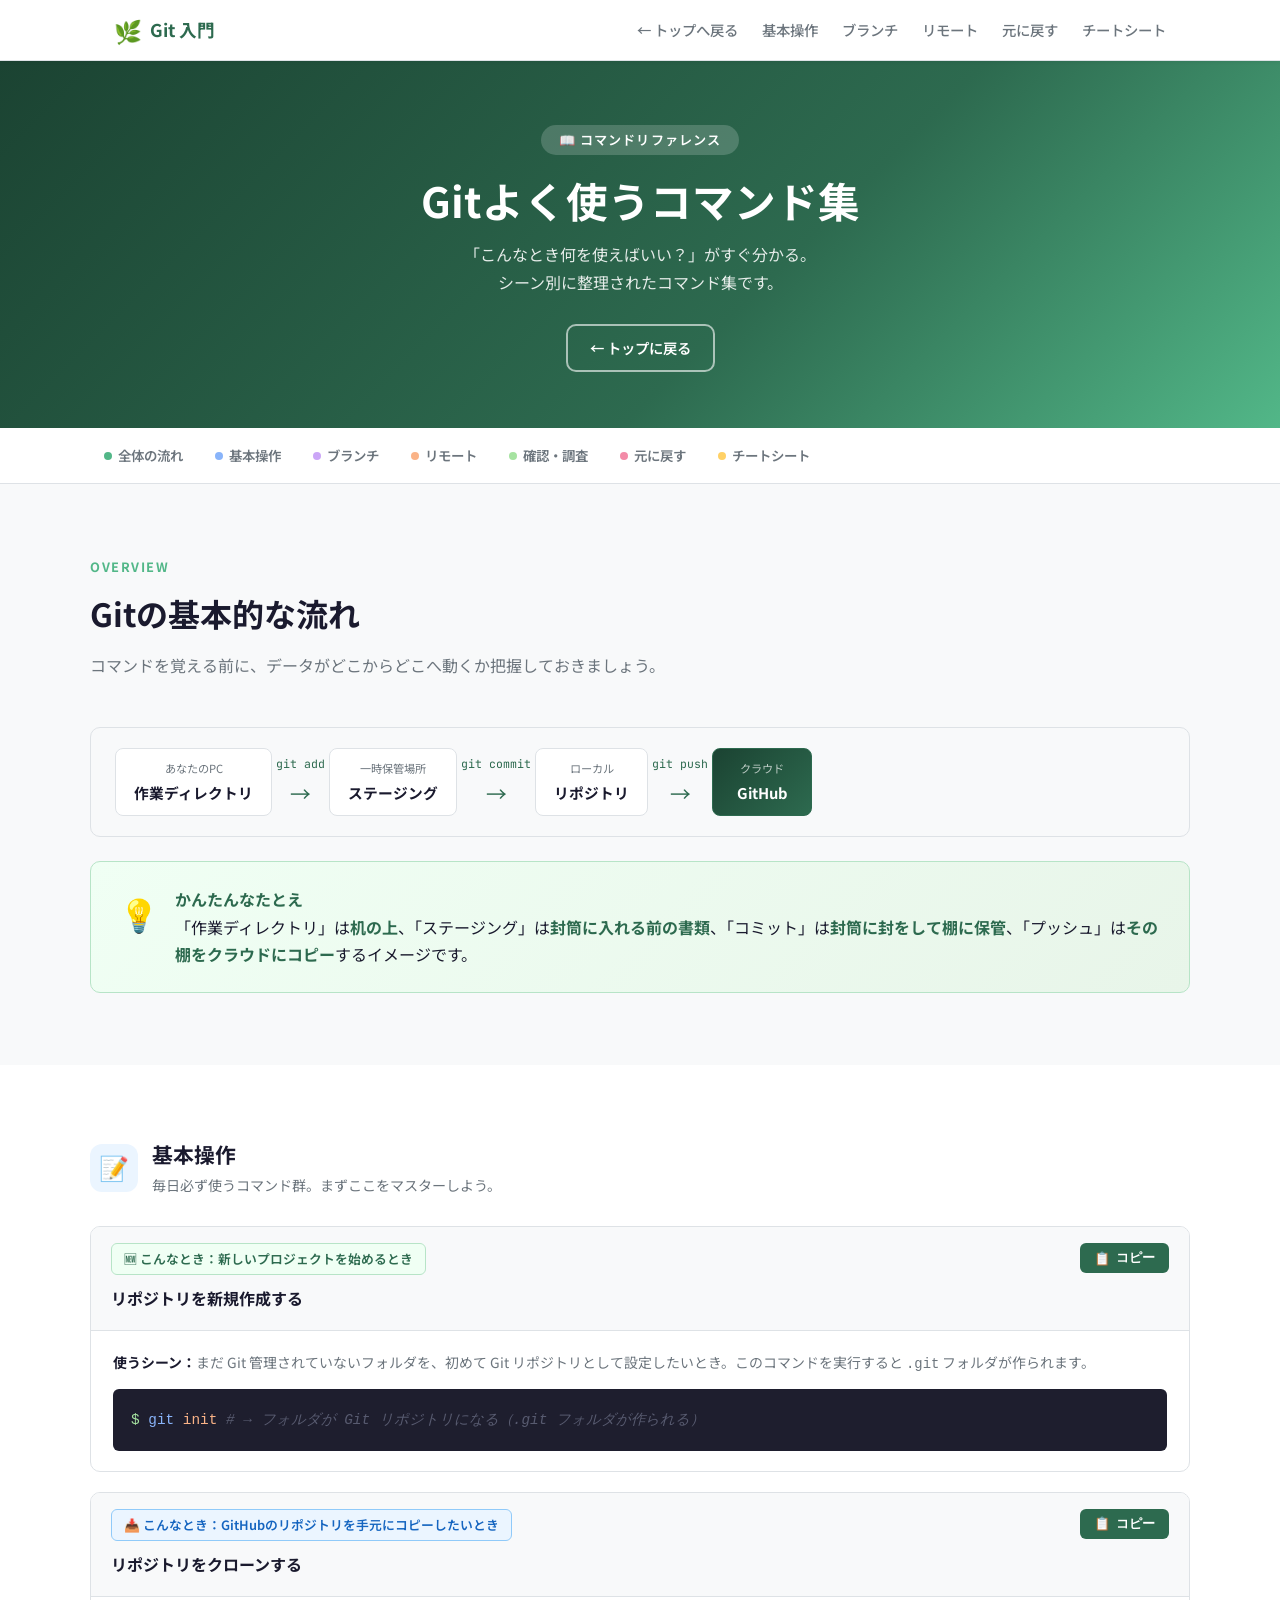
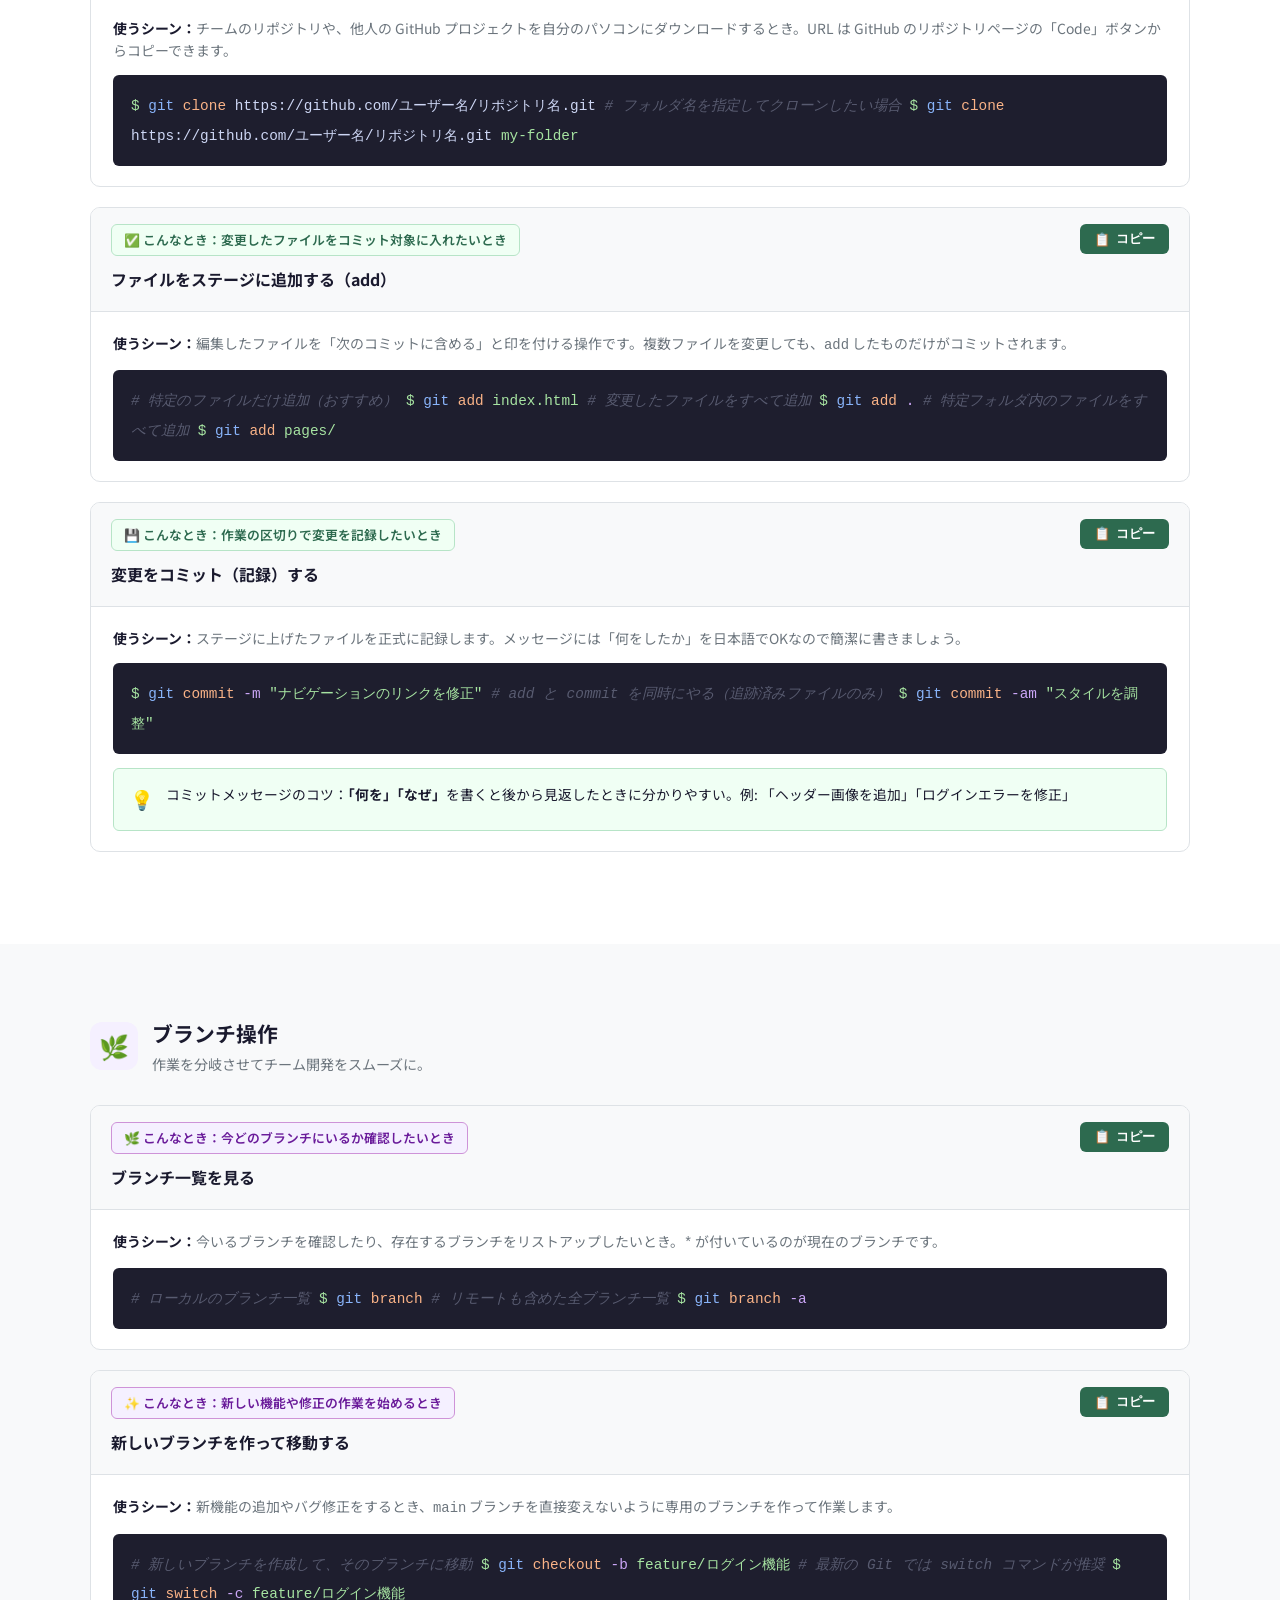
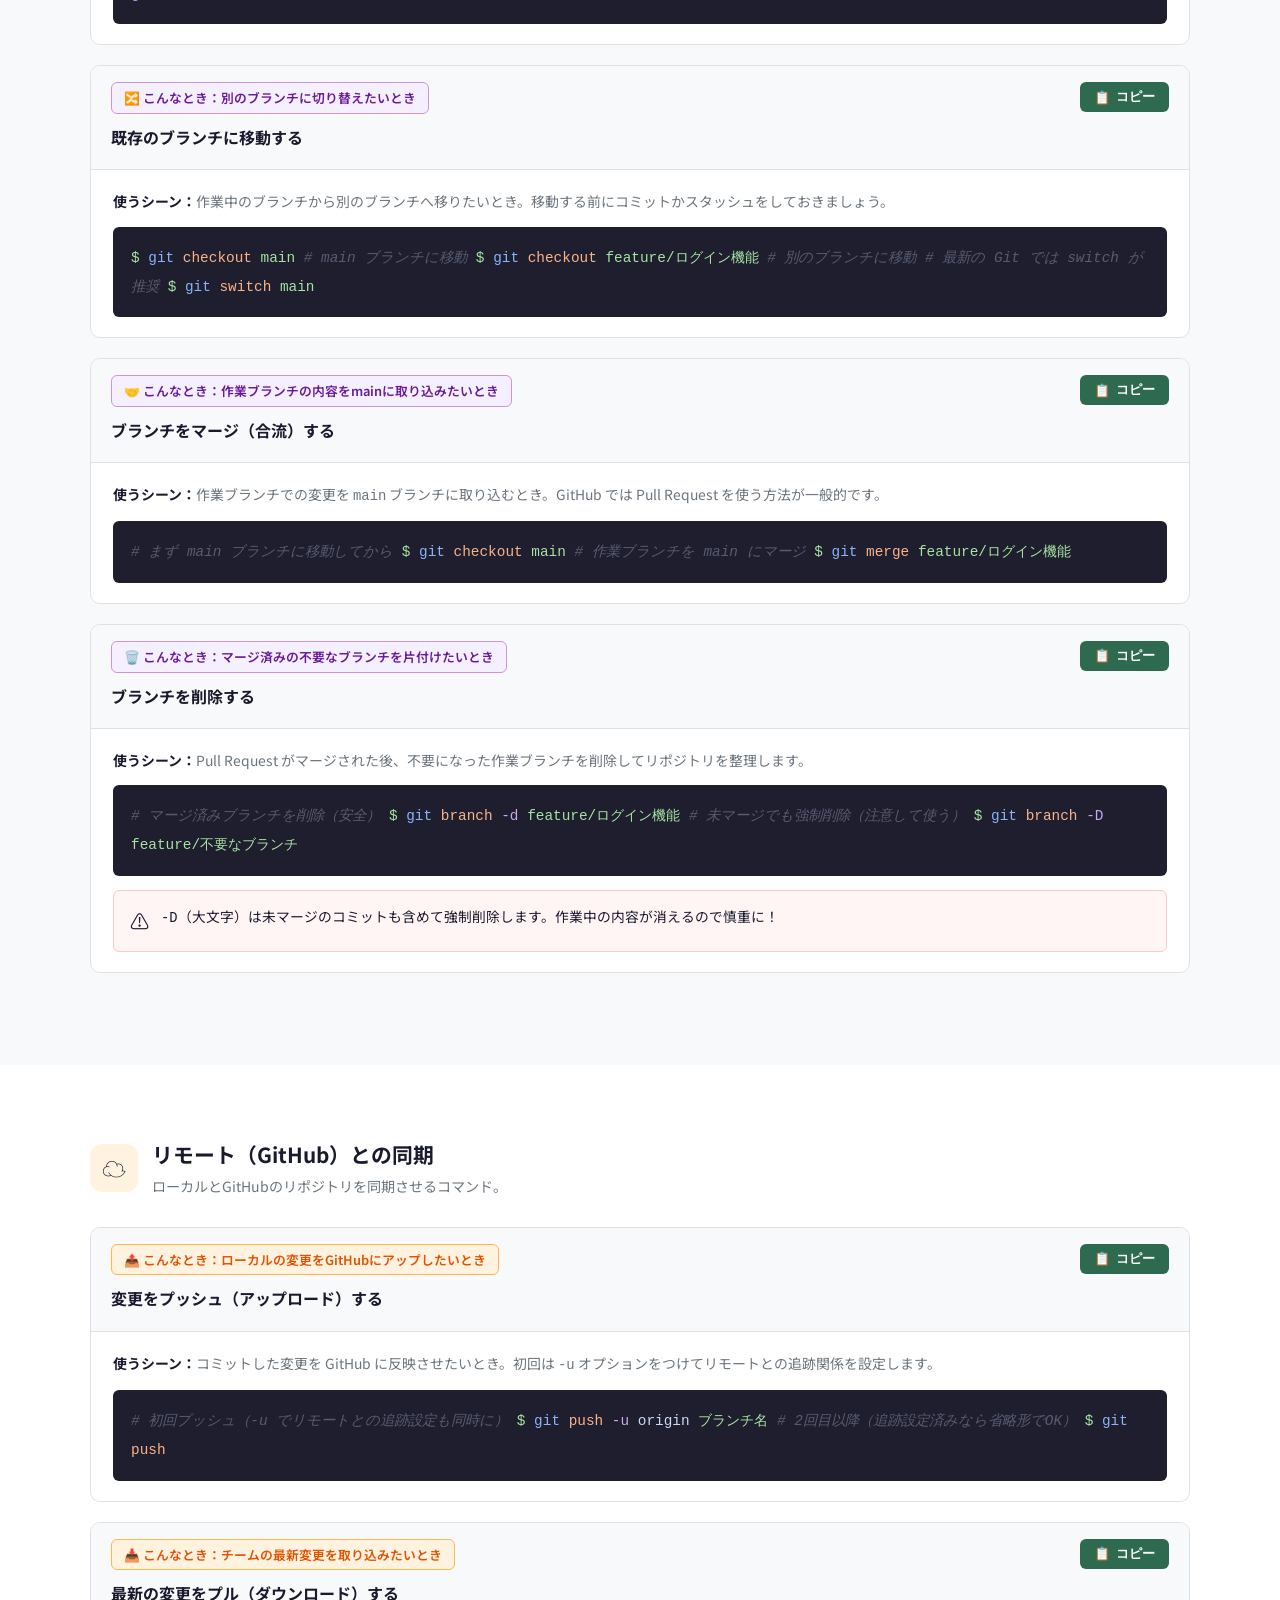
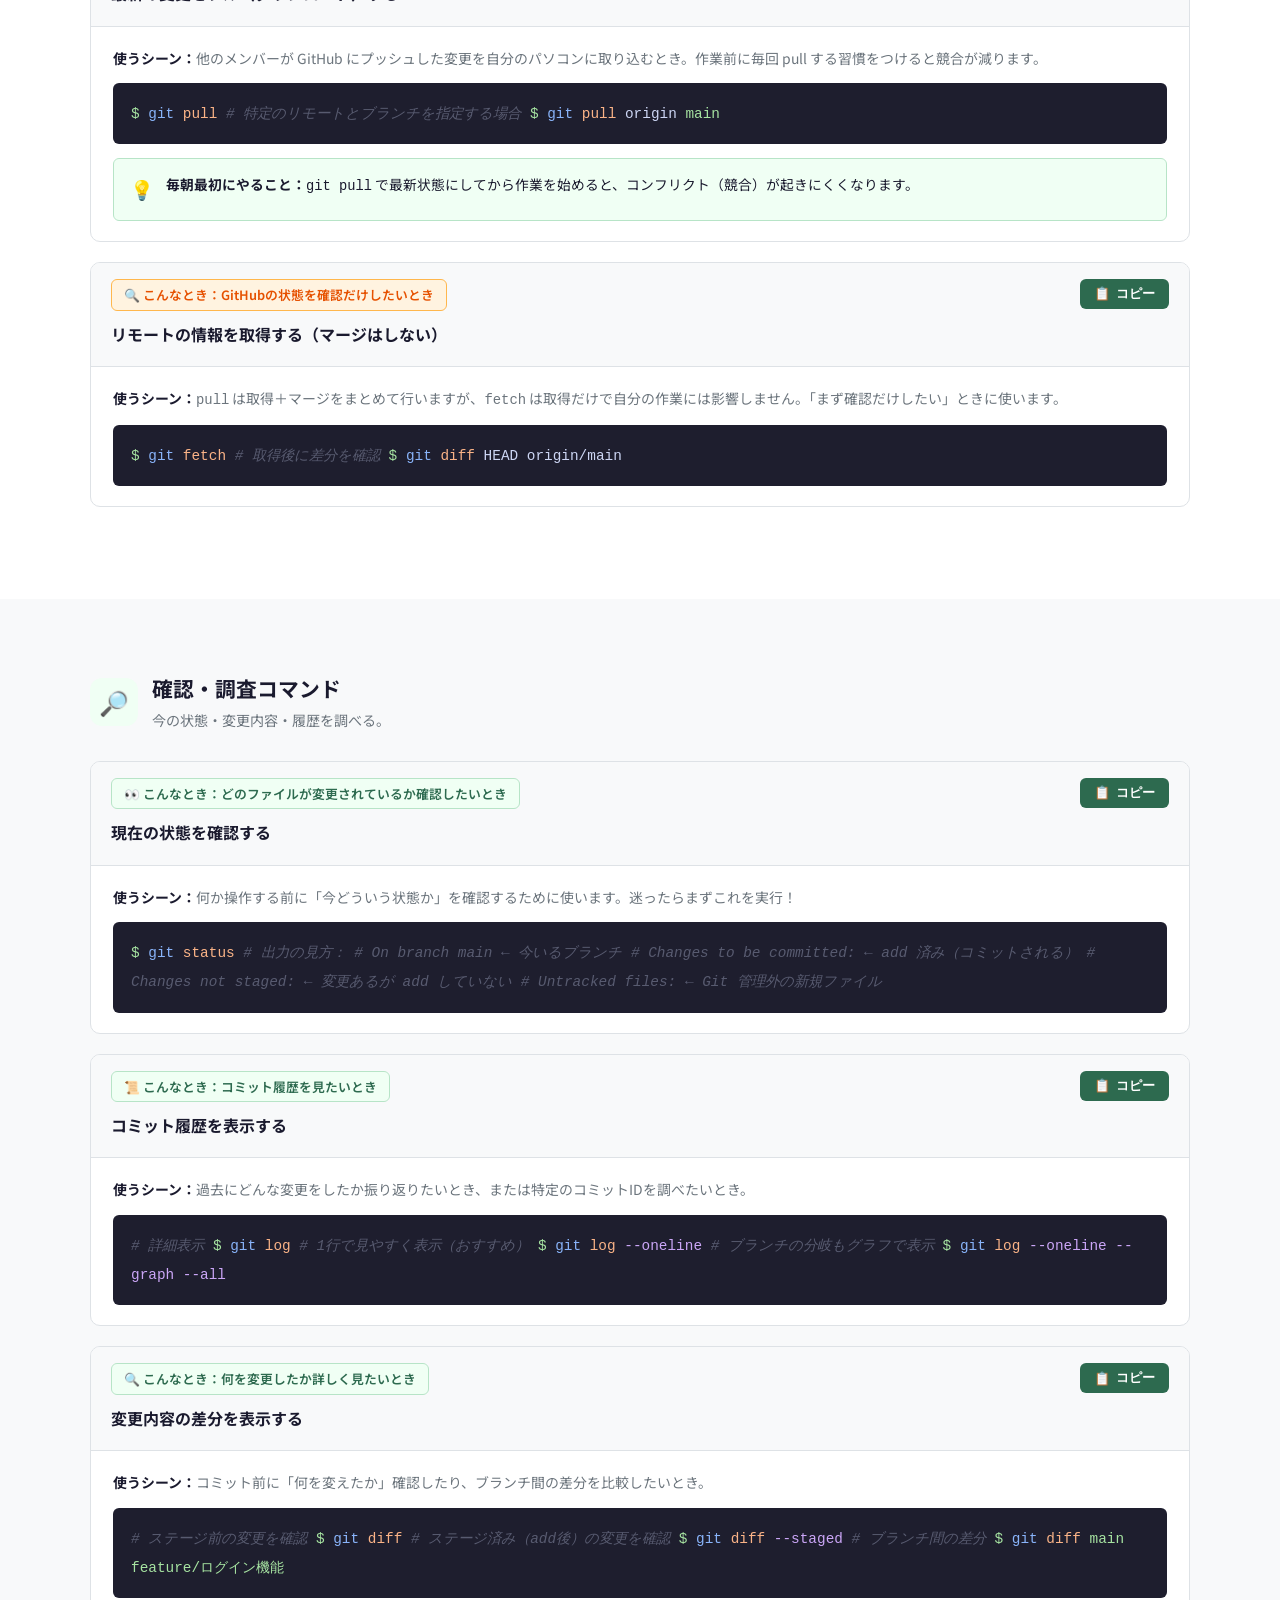
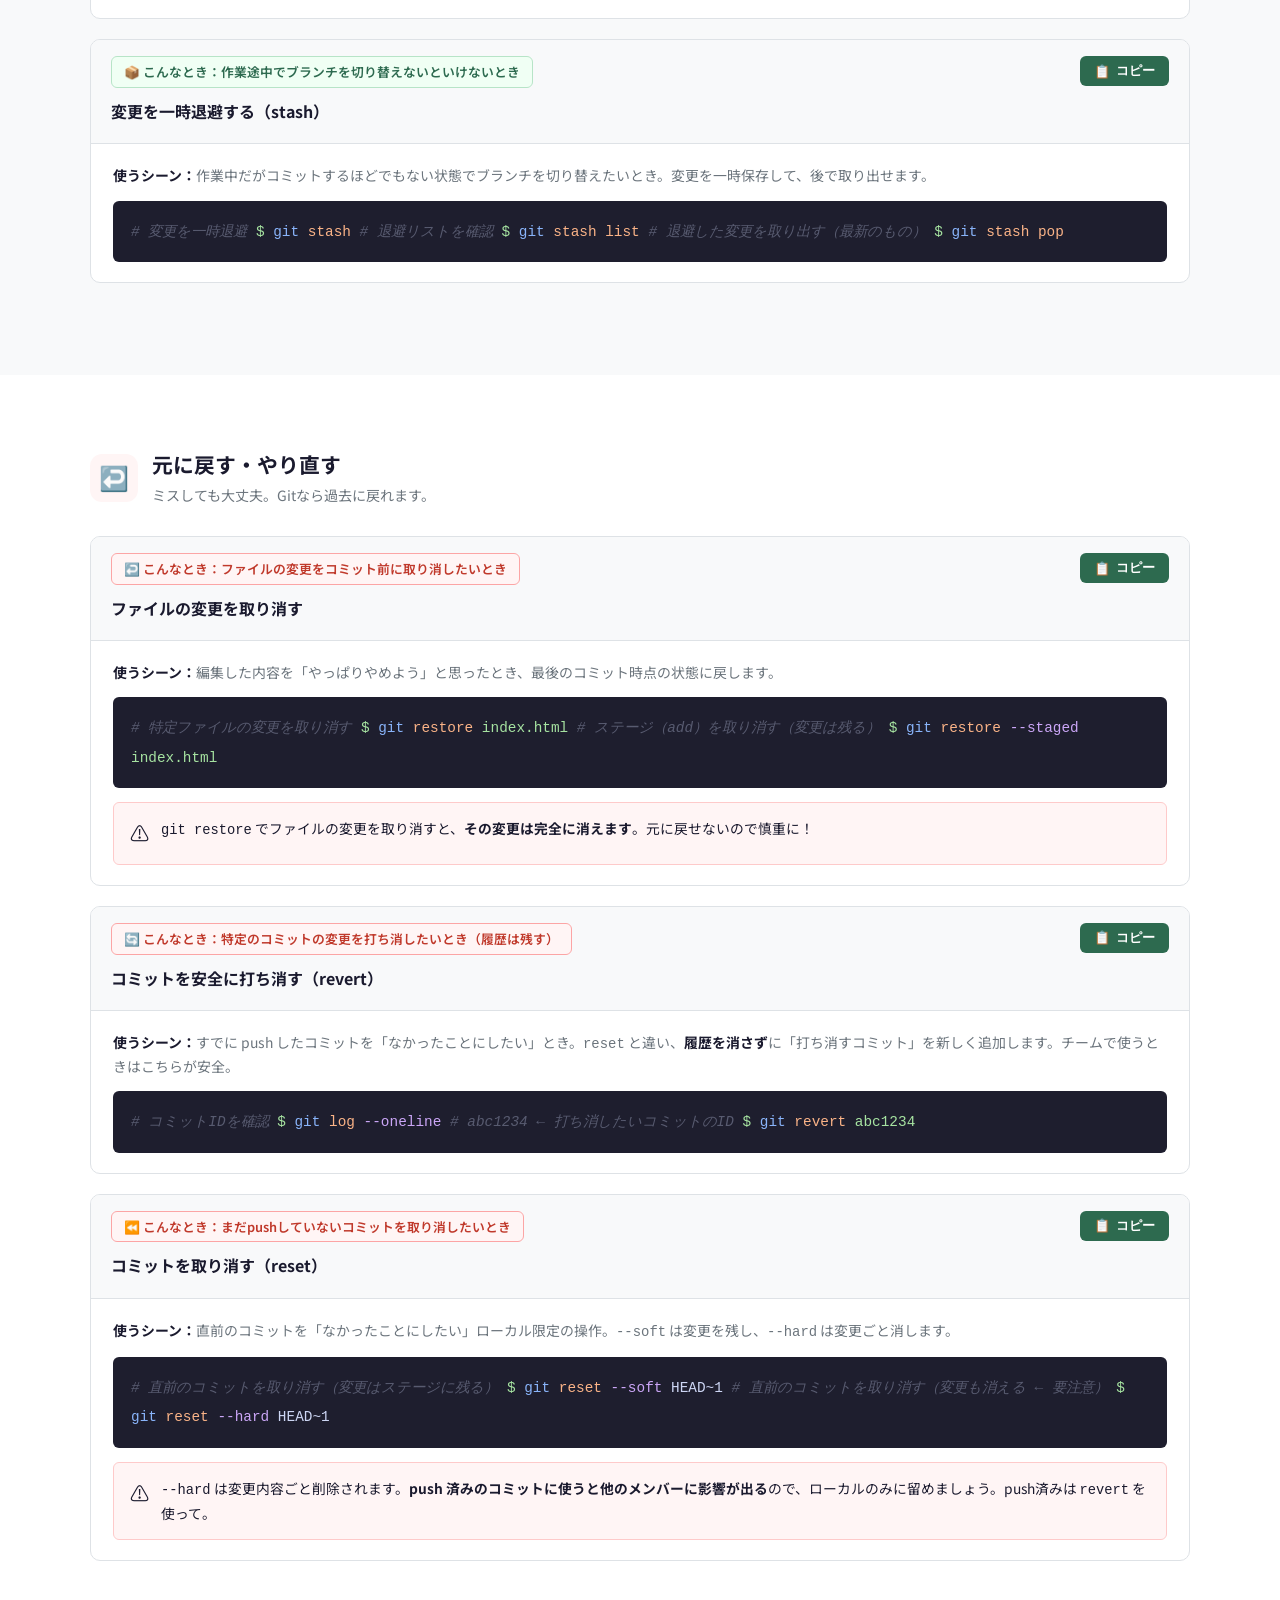
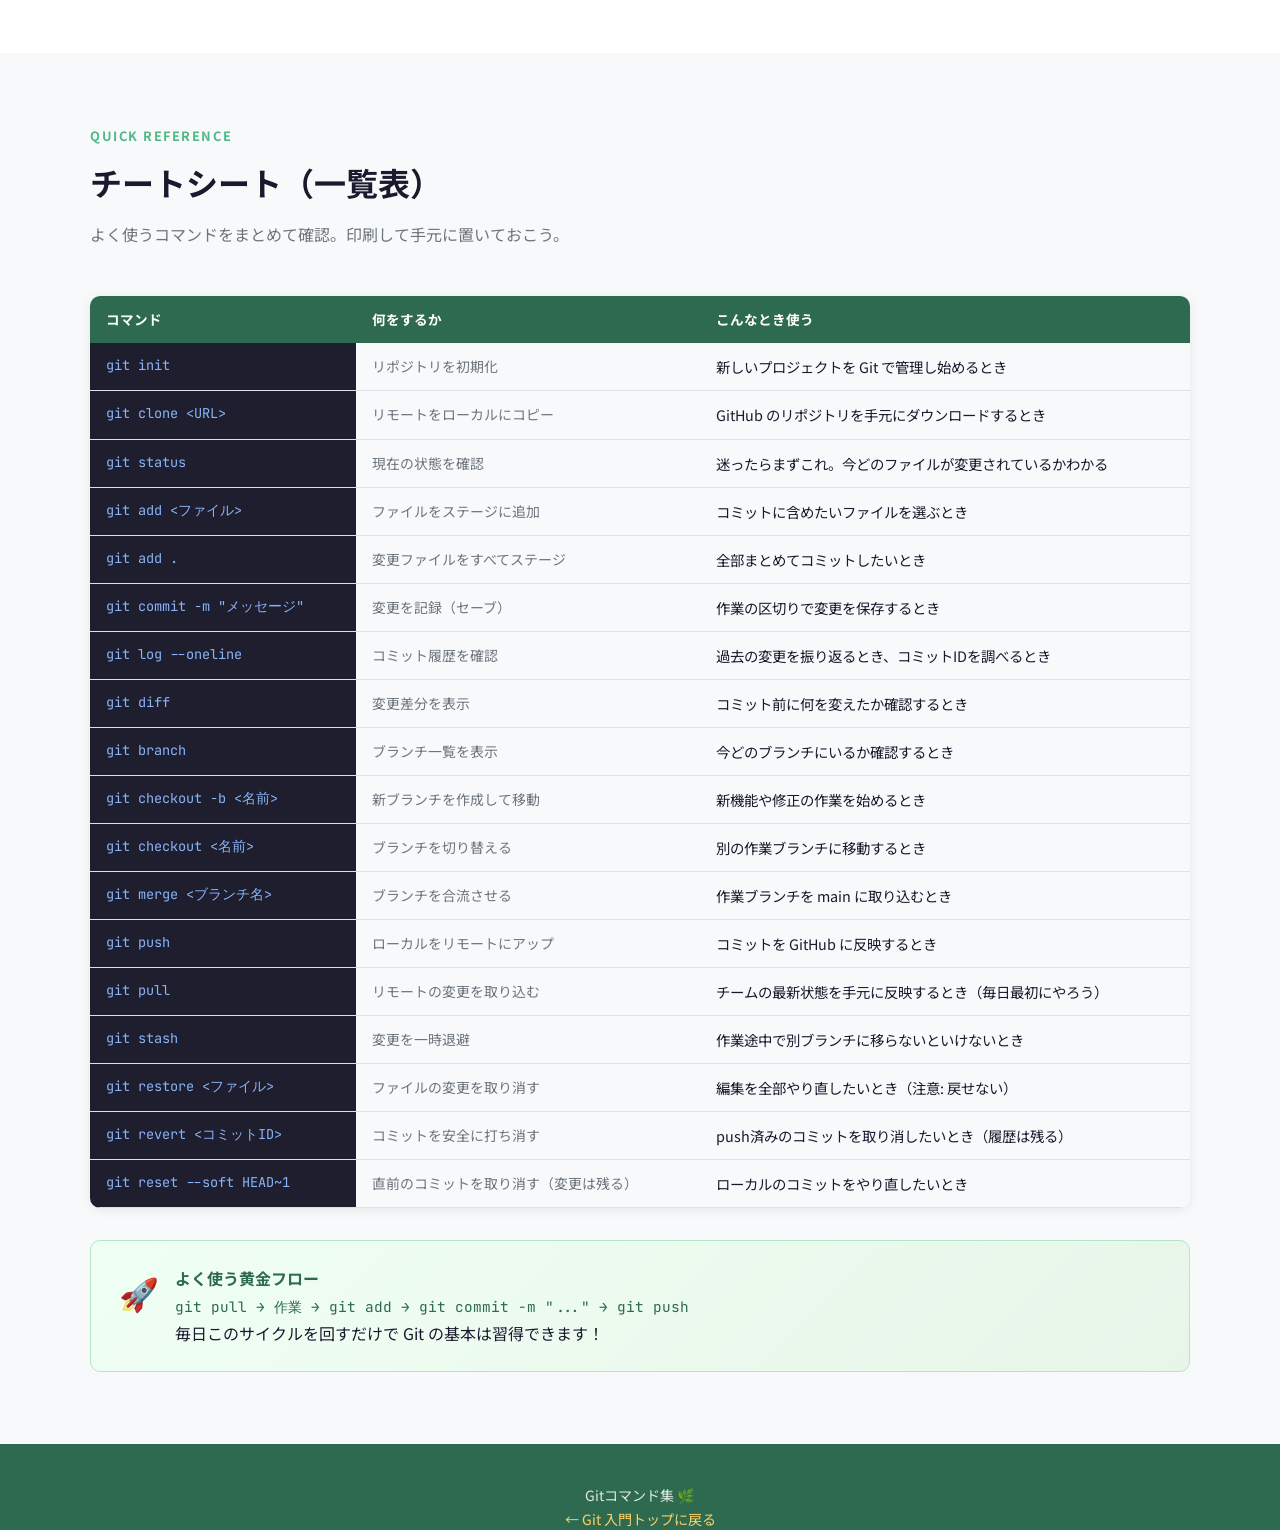
==== pages/git-commands.html @ bd3a8e84 "gitコマンド集を追加" ====
<!DOCTYPE html>
<html lang="ja">
<head>
  <meta charset="UTF-8" />
  <meta name="viewport" content="width=device-width, initial-scale=1.0" />
  <title>Gitコマンド集 — Git 入門</title>
  <link rel="preconnect" href="https://fonts.googleapis.com" />
  <link rel="preconnect" href="https://fonts.gstatic.com" crossorigin />
  <link href="https://fonts.googleapis.com/css2?family=Noto+Sans+JP:wght@400;500;700&family=JetBrains+Mono:wght@400;700&display=swap" rel="stylesheet" />
  <link rel="stylesheet" href="../css/style.css" />
  <style>
    /* ========================================
       コマンド集ページ固有スタイル
       ======================================== */

    /* ページヒーロー */
    .cmd-hero {
      background: linear-gradient(135deg, #1B4332 0%, #2D6A4F 60%, #52B788 100%);
      color: white;
      padding: 64px 24px 56px;
      text-align: center;
    }
    .cmd-hero-tag {
      display: inline-block;
      background: rgba(255,255,255,0.18);
      border-radius: 20px;
      padding: 4px 18px;
      font-size: 0.82rem;
      font-weight: 600;
      letter-spacing: 0.08em;
      margin-bottom: 18px;
    }
    .cmd-hero h1 {
      font-size: clamp(1.6rem, 4vw, 2.6rem);
      font-weight: 700;
      line-height: 1.3;
      margin-bottom: 14px;
    }
    .cmd-hero p {
      font-size: 1rem;
      opacity: 0.88;
      max-width: 520px;
      margin: 0 auto 28px;
    }

    /* 目次 */
    .toc-bar {
      background: #fff;
      border-bottom: 1px solid var(--color-border);
      padding: 0 24px;
      overflow-x: auto;
      white-space: nowrap;
      position: sticky;
      top: 60px;
      z-index: 90;
    }
    .toc-inner {
      max-width: 1100px;
      margin: 0 auto;
      display: flex;
      gap: 4px;
      padding: 10px 0;
    }
    .toc-item {
      display: inline-flex;
      align-items: center;
      gap: 6px;
      padding: 6px 14px;
      border-radius: 20px;
      font-size: 0.84rem;
      font-weight: 600;
      color: var(--color-text-muted);
      text-decoration: none;
      transition: background 0.15s, color 0.15s;
      flex-shrink: 0;
    }
    .toc-item:hover {
      background: var(--color-primary-pale);
      color: var(--color-primary);
      text-decoration: none;
    }
    .toc-dot {
      width: 8px; height: 8px;
      border-radius: 50%;
      display: inline-block;
    }

    /* カテゴリ見出し */
    .cat-header {
      display: flex;
      align-items: center;
      gap: 14px;
      margin-bottom: 28px;
    }
    .cat-icon-wrap {
      width: 48px; height: 48px;
      border-radius: 12px;
      display: flex; align-items: center; justify-content: center;
      font-size: 1.5rem;
      flex-shrink: 0;
    }
    .cat-title { font-size: 1.3rem; font-weight: 700; margin-bottom: 2px; }
    .cat-subtitle { font-size: 0.88rem; color: var(--color-text-muted); }

    /* シナリオバッジ */
    .scenario-badge {
      display: inline-flex;
      align-items: center;
      gap: 6px;
      background: #FFF3CD;
      border: 1px solid #FFD166;
      color: #7B5800;
      border-radius: 6px;
      padding: 4px 12px;
      font-size: 0.8rem;
      font-weight: 600;
      margin-bottom: 10px;
    }
    .scenario-badge.green {
      background: #F0FFF4;
      border-color: var(--color-primary-pale);
      color: var(--color-primary);
    }
    .scenario-badge.blue {
      background: #EBF5FF;
      border-color: #90CAF9;
      color: #1565C0;
    }
    .scenario-badge.red {
      background: #FFF5F5;
      border-color: #FCA5A5;
      color: #C0392B;
    }
    .scenario-badge.purple {
      background: #F5F0FF;
      border-color: #CE93D8;
      color: #6A1B9A;
    }

    /* コマンドカード */
    .cmd-card {
      background: var(--color-surface);
      border: 1px solid var(--color-border);
      border-radius: var(--radius);
      overflow: hidden;
      margin-bottom: 20px;
      transition: box-shadow 0.2s;
    }
    .cmd-card:hover { box-shadow: var(--shadow); }
    .cmd-card-header {
      padding: 16px 20px 14px;
      background: var(--color-bg);
      border-bottom: 1px solid var(--color-border);
      display: flex;
      align-items: flex-start;
      justify-content: space-between;
      gap: 12px;
    }
    .cmd-card-title { font-weight: 700; font-size: 1rem; margin-bottom: 4px; }
    .cmd-card-body { padding: 20px 22px; }
    .cmd-when {
      font-size: 0.87rem;
      color: var(--color-text-muted);
      margin-bottom: 14px;
      line-height: 1.6;
    }
    .cmd-when strong { color: var(--color-text); }

    /* コードブロック（インライン） */
    .code-block {
      background: var(--color-code-bg);
      color: var(--color-code-text);
      font-family: 'JetBrains Mono', monospace;
      font-size: 0.9rem;
      border-radius: var(--radius-sm);
      padding: 16px 18px;
      overflow-x: auto;
      line-height: 1.9;
      position: relative;
    }
    .code-block .prompt { color: #A6E3A1; user-select: none; }
    .code-block .cmd    { color: #89B4FA; }
    .code-block .arg    { color: #FAB387; }
    .code-block .flag   { color: #CBA6F7; }
    .code-block .comment{ color: #585B70; font-style: italic; }
    .code-block .str    { color: #A6E3A1; }

    .copy-code-btn {
      position: absolute;
      top: 10px; right: 10px;
      background: rgba(255,255,255,0.1);
      border: 1px solid rgba(255,255,255,0.15);
      color: #CDD6F4;
      border-radius: 6px;
      padding: 4px 10px;
      font-size: 0.75rem;
      cursor: pointer;
      transition: background 0.15s;
    }
    .copy-code-btn:hover { background: rgba(255,255,255,0.2); }
    .copy-code-btn.copied { background: #40C057; color: white; border-color: #40C057; }

    /* 注意ボックス */
    .warn-box {
      display: flex;
      gap: 12px;
      background: #FFF5F5;
      border: 1px solid #FECACA;
      border-radius: var(--radius-sm);
      padding: 14px 16px;
      margin-top: 14px;
      font-size: 0.86rem;
      line-height: 1.65;
    }
    .warn-box .warn-icon { font-size: 1.2rem; flex-shrink: 0; margin-top: 1px; }

    /* ポイントボックス */
    .point-box {
      display: flex;
      gap: 12px;
      background: #F0FFF4;
      border: 1px solid var(--color-primary-pale);
      border-radius: var(--radius-sm);
      padding: 14px 16px;
      margin-top: 14px;
      font-size: 0.86rem;
      line-height: 1.65;
    }
    .point-box .point-icon { font-size: 1.2rem; flex-shrink: 0; margin-top: 1px; }

    /* チートシート表 */
    .cheat-table {
      width: 100%;
      border-collapse: collapse;
      font-size: 0.9rem;
    }
    .cheat-table thead th {
      background: var(--color-primary);
      color: white;
      padding: 12px 16px;
      text-align: left;
      font-size: 0.85rem;
    }
    .cheat-table thead th:first-child { border-radius: 8px 0 0 0; }
    .cheat-table thead th:last-child { border-radius: 0 8px 0 0; }
    .cheat-table tbody tr { border-bottom: 1px solid var(--color-border); }
    .cheat-table tbody tr:nth-child(even) { background: var(--color-bg); }
    .cheat-table tbody tr:hover { background: #F0FFF4; }
    .cheat-table td { padding: 12px 16px; vertical-align: top; line-height: 1.6; }
    .cheat-table td:first-child {
      font-family: 'JetBrains Mono', monospace;
      font-size: 0.85rem;
      color: #89B4FA;
      background: #1E1E2E;
      white-space: nowrap;
    }
    .cheat-table td:nth-child(2) { color: var(--color-text-muted); font-size: 0.87rem; }

    /* セパレーター */
    .section-divider {
      border: none;
      border-top: 2px dashed var(--color-border);
      margin: 60px 0 0;
    }

    /* フロー図 */
    .flow-diagram {
      display: flex;
      align-items: center;
      gap: 0;
      flex-wrap: wrap;
      background: var(--color-bg);
      border: 1px solid var(--color-border);
      border-radius: var(--radius);
      padding: 20px 24px;
      margin-bottom: 24px;
      overflow-x: auto;
    }
    .flow-box {
      background: var(--color-surface);
      border: 1px solid var(--color-border);
      border-radius: 8px;
      padding: 10px 18px;
      text-align: center;
      min-width: 100px;
      flex-shrink: 0;
    }
    .flow-box .flow-label { font-size: 0.7rem; color: var(--color-text-muted); margin-bottom: 2px; }
    .flow-box .flow-name { font-weight: 700; font-size: 0.92rem; }
    .flow-arrow {
      color: var(--color-primary);
      font-size: 1.3rem;
      padding: 0 10px;
      flex-shrink: 0;
    }
    .flow-cmd {
      font-family: 'JetBrains Mono', monospace;
      font-size: 0.72rem;
      color: var(--color-primary);
      text-align: center;
      flex-shrink: 0;
      padding: 0 4px;
    }
    .flow-col { display: flex; flex-direction: column; align-items: center; gap: 2px; }
  </style>
</head>
<body>

<!-- ナビゲーション -->
<nav class="nav">
  <div class="nav-inner">
    <div class="nav-logo">
      <span class="logo-icon">🌿</span>
      Git 入門
    </div>
    <ul class="nav-links">
      <li><a href="../index.html">← トップへ戻る</a></li>
      <li><a href="#basics">基本操作</a></li>
      <li><a href="#branch">ブランチ</a></li>
      <li><a href="#remote">リモート</a></li>
      <li><a href="#undo">元に戻す</a></li>
      <li><a href="#cheatsheet">チートシート</a></li>
    </ul>
  </div>
</nav>

<!-- ヒーロー -->
<div class="cmd-hero">
  <div class="cmd-hero-tag">📖 コマンドリファレンス</div>
  <h1>Gitよく使うコマンド集</h1>
  <p>「こんなとき何を使えばいい？」がすぐ分かる。<br>シーン別に整理されたコマンド集です。</p>
  <a href="../index.html" class="btn btn-outline" style="font-size:0.9rem; padding: 10px 22px;">← トップに戻る</a>
</div>

<!-- 目次バー -->
<div class="toc-bar">
  <div class="toc-inner">
    <a href="#flow" class="toc-item"><span class="toc-dot" style="background:#52B788"></span>全体の流れ</a>
    <a href="#basics" class="toc-item"><span class="toc-dot" style="background:#89B4FA"></span>基本操作</a>
    <a href="#branch" class="toc-item"><span class="toc-dot" style="background:#CBA6F7"></span>ブランチ</a>
    <a href="#remote" class="toc-item"><span class="toc-dot" style="background:#FAB387"></span>リモート</a>
    <a href="#check" class="toc-item"><span class="toc-dot" style="background:#A6E3A1"></span>確認・調査</a>
    <a href="#undo" class="toc-item"><span class="toc-dot" style="background:#F38BA8"></span>元に戻す</a>
    <a href="#cheatsheet" class="toc-item"><span class="toc-dot" style="background:#FFD166"></span>チートシート</a>
  </div>
</div>


<!-- ===== 全体の流れ ===== -->
<section class="section" id="flow">
  <div class="container">
    <p class="section-label">Overview</p>
    <h2 class="section-title">Gitの基本的な流れ</h2>
    <p class="section-desc">コマンドを覚える前に、データがどこからどこへ動くか把握しておきましょう。</p>

    <div class="flow-diagram">
      <div class="flow-box">
        <div class="flow-label">あなたのPC</div>
        <div class="flow-name">作業ディレクトリ</div>
      </div>
      <div class="flow-col">
        <div class="flow-cmd">git add</div>
        <div class="flow-arrow">→</div>
      </div>
      <div class="flow-box">
        <div class="flow-label">一時保管場所</div>
        <div class="flow-name">ステージング</div>
      </div>
      <div class="flow-col">
        <div class="flow-cmd">git commit</div>
        <div class="flow-arrow">→</div>
      </div>
      <div class="flow-box">
        <div class="flow-label">ローカル</div>
        <div class="flow-name">リポジトリ</div>
      </div>
      <div class="flow-col">
        <div class="flow-cmd">git push</div>
        <div class="flow-arrow">→</div>
      </div>
      <div class="flow-box" style="background: linear-gradient(135deg,#1B4332,#2D6A4F); color:white; border-color:#2D6A4F">
        <div class="flow-label" style="color:rgba(255,255,255,0.7)">クラウド</div>
        <div class="flow-name">GitHub</div>
      </div>
    </div>

    <div class="analogy-box" style="margin-top:0">
      <div class="analogy-icon">💡</div>
      <div>
        <strong>かんたんなたとえ</strong><br>
        「作業ディレクトリ」は<strong>机の上</strong>、「ステージング」は<strong>封筒に入れる前の書類</strong>、「コミット」は<strong>封筒に封をして棚に保管</strong>、「プッシュ」は<strong>その棚をクラウドにコピー</strong>するイメージです。
      </div>
    </div>
  </div>
</section>


<!-- ===== 基本操作 ===== -->
<section class="section section-alt" id="basics">
  <div class="container">
    <div class="cat-header">
      <div class="cat-icon-wrap" style="background:#EBF5FF">📝</div>
      <div>
        <div class="cat-title">基本操作</div>
        <div class="cat-subtitle">毎日必ず使うコマンド群。まずここをマスターしよう。</div>
      </div>
    </div>

    <!-- git init -->
    <div class="cmd-card">
      <div class="cmd-card-header">
        <div>
          <div class="scenario-badge green">🆕 こんなとき：新しいプロジェクトを始めるとき</div>
          <div class="cmd-card-title">リポジトリを新規作成する</div>
        </div>
        <button class="copy-btn" onclick="copyCode(this,'code-init')"><span>📋</span> コピー</button>
      </div>
      <div class="cmd-card-body">
        <div class="cmd-when"><strong>使うシーン：</strong>まだ Git 管理されていないフォルダを、初めて Git リポジトリとして設定したいとき。このコマンドを実行すると <code>.git</code> フォルダが作られます。</div>
        <div class="code-block" style="position:relative">
          <code id="code-init"><span class="prompt">$ </span><span class="cmd">git</span> <span class="arg">init</span>
<span class="comment"># → フォルダが Git リポジトリになる（.git フォルダが作られる）</span></code>
        </div>
      </div>
    </div>

    <!-- git clone -->
    <div class="cmd-card">
      <div class="cmd-card-header">
        <div>
          <div class="scenario-badge blue">📥 こんなとき：GitHubのリポジトリを手元にコピーしたいとき</div>
          <div class="cmd-card-title">リポジトリをクローンする</div>
        </div>
        <button class="copy-btn" onclick="copyCode(this,'code-clone')"><span>📋</span> コピー</button>
      </div>
      <div class="cmd-card-body">
        <div class="cmd-when"><strong>使うシーン：</strong>チームのリポジトリや、他人の GitHub プロジェクトを自分のパソコンにダウンロードするとき。URL は GitHub のリポジトリページの「Code」ボタンからコピーできます。</div>
        <div class="code-block" style="position:relative">
          <code id="code-clone"><span class="prompt">$ </span><span class="cmd">git</span> <span class="arg">clone</span> https://github.com/ユーザー名/リポジトリ名.git

<span class="comment"># フォルダ名を指定してクローンしたい場合</span>
<span class="prompt">$ </span><span class="cmd">git</span> <span class="arg">clone</span> https://github.com/ユーザー名/リポジトリ名.git <span class="str">my-folder</span></code>
        </div>
      </div>
    </div>

    <!-- git add -->
    <div class="cmd-card">
      <div class="cmd-card-header">
        <div>
          <div class="scenario-badge green">✅ こんなとき：変更したファイルをコミット対象に入れたいとき</div>
          <div class="cmd-card-title">ファイルをステージに追加する（add）</div>
        </div>
        <button class="copy-btn" onclick="copyCode(this,'code-add')"><span>📋</span> コピー</button>
      </div>
      <div class="cmd-card-body">
        <div class="cmd-when"><strong>使うシーン：</strong>編集したファイルを「次のコミットに含める」と印を付ける操作です。複数ファイルを変更しても、<code>add</code> したものだけがコミットされます。</div>
        <div class="code-block" style="position:relative">
          <code id="code-add"><span class="comment"># 特定のファイルだけ追加（おすすめ）</span>
<span class="prompt">$ </span><span class="cmd">git</span> <span class="arg">add</span> <span class="str">index.html</span>

<span class="comment"># 変更したファイルをすべて追加</span>
<span class="prompt">$ </span><span class="cmd">git</span> <span class="arg">add</span> <span class="flag">.</span>

<span class="comment"># 特定フォルダ内のファイルをすべて追加</span>
<span class="prompt">$ </span><span class="cmd">git</span> <span class="arg">add</span> <span class="str">pages/</span></code>
        </div>
      </div>
    </div>

    <!-- git commit -->
    <div class="cmd-card">
      <div class="cmd-card-header">
        <div>
          <div class="scenario-badge green">💾 こんなとき：作業の区切りで変更を記録したいとき</div>
          <div class="cmd-card-title">変更をコミット（記録）する</div>
        </div>
        <button class="copy-btn" onclick="copyCode(this,'code-commit')"><span>📋</span> コピー</button>
      </div>
      <div class="cmd-card-body">
        <div class="cmd-when"><strong>使うシーン：</strong>ステージに上げたファイルを正式に記録します。メッセージには「何をしたか」を日本語でOKなので簡潔に書きましょう。</div>
        <div class="code-block" style="position:relative">
          <code id="code-commit"><span class="prompt">$ </span><span class="cmd">git</span> <span class="arg">commit</span> <span class="flag">-m</span> <span class="str">"ナビゲーションのリンクを修正"</span>

<span class="comment"># add と commit を同時にやる（追跡済みファイルのみ）</span>
<span class="prompt">$ </span><span class="cmd">git</span> <span class="arg">commit</span> <span class="flag">-am</span> <span class="str">"スタイルを調整"</span></code>
        </div>
        <div class="point-box">
          <div class="point-icon">💡</div>
          <div>コミットメッセージのコツ：<strong>「何を」「なぜ」</strong>を書くと後から見返したときに分かりやすい。例: 「ヘッダー画像を追加」「ログインエラーを修正」</div>
        </div>
      </div>
    </div>

  </div>
</section>


<!-- ===== ブランチ ===== -->
<section class="section" id="branch">
  <div class="container">
    <div class="cat-header">
      <div class="cat-icon-wrap" style="background:#F5F0FF">🌿</div>
      <div>
        <div class="cat-title">ブランチ操作</div>
        <div class="cat-subtitle">作業を分岐させてチーム開発をスムーズに。</div>
      </div>
    </div>

    <!-- git branch -->
    <div class="cmd-card">
      <div class="cmd-card-header">
        <div>
          <div class="scenario-badge purple">🌿 こんなとき：今どのブランチにいるか確認したいとき</div>
          <div class="cmd-card-title">ブランチ一覧を見る</div>
        </div>
        <button class="copy-btn" onclick="copyCode(this,'code-branch-list')"><span>📋</span> コピー</button>
      </div>
      <div class="cmd-card-body">
        <div class="cmd-when"><strong>使うシーン：</strong>今いるブランチを確認したり、存在するブランチをリストアップしたいとき。<code>*</code> が付いているのが現在のブランチです。</div>
        <div class="code-block" style="position:relative">
          <code id="code-branch-list"><span class="comment"># ローカルのブランチ一覧</span>
<span class="prompt">$ </span><span class="cmd">git</span> <span class="arg">branch</span>

<span class="comment"># リモートも含めた全ブランチ一覧</span>
<span class="prompt">$ </span><span class="cmd">git</span> <span class="arg">branch</span> <span class="flag">-a</span></code>
        </div>
      </div>
    </div>

    <!-- git checkout -b -->
    <div class="cmd-card">
      <div class="cmd-card-header">
        <div>
          <div class="scenario-badge purple">✨ こんなとき：新しい機能や修正の作業を始めるとき</div>
          <div class="cmd-card-title">新しいブランチを作って移動する</div>
        </div>
        <button class="copy-btn" onclick="copyCode(this,'code-branch-new')"><span>📋</span> コピー</button>
      </div>
      <div class="cmd-card-body">
        <div class="cmd-when"><strong>使うシーン：</strong>新機能の追加やバグ修正をするとき、<code>main</code> ブランチを直接変えないように専用のブランチを作って作業します。</div>
        <div class="code-block" style="position:relative">
          <code id="code-branch-new"><span class="comment"># 新しいブランチを作成して、そのブランチに移動</span>
<span class="prompt">$ </span><span class="cmd">git</span> <span class="arg">checkout</span> <span class="flag">-b</span> <span class="str">feature/ログイン機能</span>

<span class="comment"># 最新の Git では switch コマンドが推奨</span>
<span class="prompt">$ </span><span class="cmd">git</span> <span class="arg">switch</span> <span class="flag">-c</span> <span class="str">feature/ログイン機能</span></code>
        </div>
      </div>
    </div>

    <!-- git checkout / switch -->
    <div class="cmd-card">
      <div class="cmd-card-header">
        <div>
          <div class="scenario-badge purple">🔀 こんなとき：別のブランチに切り替えたいとき</div>
          <div class="cmd-card-title">既存のブランチに移動する</div>
        </div>
        <button class="copy-btn" onclick="copyCode(this,'code-checkout')"><span>📋</span> コピー</button>
      </div>
      <div class="cmd-card-body">
        <div class="cmd-when"><strong>使うシーン：</strong>作業中のブランチから別のブランチへ移りたいとき。移動する前にコミットかスタッシュをしておきましょう。</div>
        <div class="code-block" style="position:relative">
          <code id="code-checkout"><span class="prompt">$ </span><span class="cmd">git</span> <span class="arg">checkout</span> <span class="str">main</span>        <span class="comment"># main ブランチに移動</span>
<span class="prompt">$ </span><span class="cmd">git</span> <span class="arg">checkout</span> <span class="str">feature/ログイン機能</span>  <span class="comment"># 別のブランチに移動</span>

<span class="comment"># 最新の Git では switch が推奨</span>
<span class="prompt">$ </span><span class="cmd">git</span> <span class="arg">switch</span> <span class="str">main</span></code>
        </div>
      </div>
    </div>

    <!-- git merge -->
    <div class="cmd-card">
      <div class="cmd-card-header">
        <div>
          <div class="scenario-badge purple">🤝 こんなとき：作業ブランチの内容をmainに取り込みたいとき</div>
          <div class="cmd-card-title">ブランチをマージ（合流）する</div>
        </div>
        <button class="copy-btn" onclick="copyCode(this,'code-merge')"><span>📋</span> コピー</button>
      </div>
      <div class="cmd-card-body">
        <div class="cmd-when"><strong>使うシーン：</strong>作業ブランチでの変更を <code>main</code> ブランチに取り込むとき。GitHub では Pull Request を使う方法が一般的です。</div>
        <div class="code-block" style="position:relative">
          <code id="code-merge"><span class="comment"># まず main ブランチに移動してから</span>
<span class="prompt">$ </span><span class="cmd">git</span> <span class="arg">checkout</span> <span class="str">main</span>

<span class="comment"># 作業ブランチを main にマージ</span>
<span class="prompt">$ </span><span class="cmd">git</span> <span class="arg">merge</span> <span class="str">feature/ログイン機能</span></code>
        </div>
      </div>
    </div>

    <!-- git branch -d -->
    <div class="cmd-card">
      <div class="cmd-card-header">
        <div>
          <div class="scenario-badge purple">🗑️ こんなとき：マージ済みの不要なブランチを片付けたいとき</div>
          <div class="cmd-card-title">ブランチを削除する</div>
        </div>
        <button class="copy-btn" onclick="copyCode(this,'code-branch-del')"><span>📋</span> コピー</button>
      </div>
      <div class="cmd-card-body">
        <div class="cmd-when"><strong>使うシーン：</strong>Pull Request がマージされた後、不要になった作業ブランチを削除してリポジトリを整理します。</div>
        <div class="code-block" style="position:relative">
          <code id="code-branch-del"><span class="comment"># マージ済みブランチを削除（安全）</span>
<span class="prompt">$ </span><span class="cmd">git</span> <span class="arg">branch</span> <span class="flag">-d</span> <span class="str">feature/ログイン機能</span>

<span class="comment"># 未マージでも強制削除（注意して使う）</span>
<span class="prompt">$ </span><span class="cmd">git</span> <span class="arg">branch</span> <span class="flag">-D</span> <span class="str">feature/不要なブランチ</span></code>
        </div>
        <div class="warn-box">
          <div class="warn-icon">⚠️</div>
          <div><code>-D</code>（大文字）は未マージのコミットも含めて強制削除します。作業中の内容が消えるので慎重に！</div>
        </div>
      </div>
    </div>

  </div>
</section>


<!-- ===== リモート ===== -->
<section class="section section-alt" id="remote">
  <div class="container">
    <div class="cat-header">
      <div class="cat-icon-wrap" style="background:#FFF3E0">☁️</div>
      <div>
        <div class="cat-title">リモート（GitHub）との同期</div>
        <div class="cat-subtitle">ローカルとGitHubのリポジトリを同期させるコマンド。</div>
      </div>
    </div>

    <!-- git push -->
    <div class="cmd-card">
      <div class="cmd-card-header">
        <div>
          <div class="scenario-badge" style="background:#FFF3E0;border-color:#FFB74D;color:#E65100">📤 こんなとき：ローカルの変更をGitHubにアップしたいとき</div>
          <div class="cmd-card-title">変更をプッシュ（アップロード）する</div>
        </div>
        <button class="copy-btn" onclick="copyCode(this,'code-push')"><span>📋</span> コピー</button>
      </div>
      <div class="cmd-card-body">
        <div class="cmd-when"><strong>使うシーン：</strong>コミットした変更を GitHub に反映させたいとき。初回は <code>-u</code> オプションをつけてリモートとの追跡関係を設定します。</div>
        <div class="code-block" style="position:relative">
          <code id="code-push"><span class="comment"># 初回プッシュ（-u でリモートとの追跡設定も同時に）</span>
<span class="prompt">$ </span><span class="cmd">git</span> <span class="arg">push</span> <span class="flag">-u</span> origin <span class="str">ブランチ名</span>

<span class="comment"># 2回目以降（追跡設定済みなら省略形でOK）</span>
<span class="prompt">$ </span><span class="cmd">git</span> <span class="arg">push</span></code>
        </div>
      </div>
    </div>

    <!-- git pull -->
    <div class="cmd-card">
      <div class="cmd-card-header">
        <div>
          <div class="scenario-badge" style="background:#FFF3E0;border-color:#FFB74D;color:#E65100">📥 こんなとき：チームの最新変更を取り込みたいとき</div>
          <div class="cmd-card-title">最新の変更をプル（ダウンロード）する</div>
        </div>
        <button class="copy-btn" onclick="copyCode(this,'code-pull')"><span>📋</span> コピー</button>
      </div>
      <div class="cmd-card-body">
        <div class="cmd-when"><strong>使うシーン：</strong>他のメンバーが GitHub にプッシュした変更を自分のパソコンに取り込むとき。作業前に毎回 pull する習慣をつけると競合が減ります。</div>
        <div class="code-block" style="position:relative">
          <code id="code-pull"><span class="prompt">$ </span><span class="cmd">git</span> <span class="arg">pull</span>

<span class="comment"># 特定のリモートとブランチを指定する場合</span>
<span class="prompt">$ </span><span class="cmd">git</span> <span class="arg">pull</span> origin <span class="str">main</span></code>
        </div>
        <div class="point-box">
          <div class="point-icon">💡</div>
          <div><strong>毎朝最初にやること：</strong><code>git pull</code> で最新状態にしてから作業を始めると、コンフリクト（競合）が起きにくくなります。</div>
        </div>
      </div>
    </div>

    <!-- git fetch -->
    <div class="cmd-card">
      <div class="cmd-card-header">
        <div>
          <div class="scenario-badge" style="background:#FFF3E0;border-color:#FFB74D;color:#E65100">🔍 こんなとき：GitHubの状態を確認だけしたいとき</div>
          <div class="cmd-card-title">リモートの情報を取得する（マージはしない）</div>
        </div>
        <button class="copy-btn" onclick="copyCode(this,'code-fetch')"><span>📋</span> コピー</button>
      </div>
      <div class="cmd-card-body">
        <div class="cmd-when"><strong>使うシーン：</strong><code>pull</code> は取得＋マージをまとめて行いますが、<code>fetch</code> は取得だけで自分の作業には影響しません。「まず確認だけしたい」ときに使います。</div>
        <div class="code-block" style="position:relative">
          <code id="code-fetch"><span class="prompt">$ </span><span class="cmd">git</span> <span class="arg">fetch</span>

<span class="comment"># 取得後に差分を確認</span>
<span class="prompt">$ </span><span class="cmd">git</span> <span class="arg">diff</span> HEAD origin/main</code>
        </div>
      </div>
    </div>

  </div>
</section>


<!-- ===== 確認・調査 ===== -->
<section class="section" id="check">
  <div class="container">
    <div class="cat-header">
      <div class="cat-icon-wrap" style="background:#F0FFF4">🔎</div>
      <div>
        <div class="cat-title">確認・調査コマンド</div>
        <div class="cat-subtitle">今の状態・変更内容・履歴を調べる。</div>
      </div>
    </div>

    <!-- git status -->
    <div class="cmd-card">
      <div class="cmd-card-header">
        <div>
          <div class="scenario-badge green">👀 こんなとき：どのファイルが変更されているか確認したいとき</div>
          <div class="cmd-card-title">現在の状態を確認する</div>
        </div>
        <button class="copy-btn" onclick="copyCode(this,'code-status')"><span>📋</span> コピー</button>
      </div>
      <div class="cmd-card-body">
        <div class="cmd-when"><strong>使うシーン：</strong>何か操作する前に「今どういう状態か」を確認するために使います。迷ったらまずこれを実行！</div>
        <div class="code-block" style="position:relative">
          <code id="code-status"><span class="prompt">$ </span><span class="cmd">git</span> <span class="arg">status</span>

<span class="comment"># 出力の見方：
# On branch main         ← 今いるブランチ
# Changes to be committed:   ← add 済み（コミットされる）
# Changes not staged:    ← 変更あるが add していない
# Untracked files:       ← Git 管理外の新規ファイル</span></code>
        </div>
      </div>
    </div>

    <!-- git log -->
    <div class="cmd-card">
      <div class="cmd-card-header">
        <div>
          <div class="scenario-badge green">📜 こんなとき：コミット履歴を見たいとき</div>
          <div class="cmd-card-title">コミット履歴を表示する</div>
        </div>
        <button class="copy-btn" onclick="copyCode(this,'code-log')"><span>📋</span> コピー</button>
      </div>
      <div class="cmd-card-body">
        <div class="cmd-when"><strong>使うシーン：</strong>過去にどんな変更をしたか振り返りたいとき、または特定のコミットIDを調べたいとき。</div>
        <div class="code-block" style="position:relative">
          <code id="code-log"><span class="comment"># 詳細表示</span>
<span class="prompt">$ </span><span class="cmd">git</span> <span class="arg">log</span>

<span class="comment"># 1行で見やすく表示（おすすめ）</span>
<span class="prompt">$ </span><span class="cmd">git</span> <span class="arg">log</span> <span class="flag">--oneline</span>

<span class="comment"># ブランチの分岐もグラフで表示</span>
<span class="prompt">$ </span><span class="cmd">git</span> <span class="arg">log</span> <span class="flag">--oneline --graph --all</span></code>
        </div>
      </div>
    </div>

    <!-- git diff -->
    <div class="cmd-card">
      <div class="cmd-card-header">
        <div>
          <div class="scenario-badge green">🔍 こんなとき：何を変更したか詳しく見たいとき</div>
          <div class="cmd-card-title">変更内容の差分を表示する</div>
        </div>
        <button class="copy-btn" onclick="copyCode(this,'code-diff')"><span>📋</span> コピー</button>
      </div>
      <div class="cmd-card-body">
        <div class="cmd-when"><strong>使うシーン：</strong>コミット前に「何を変えたか」確認したり、ブランチ間の差分を比較したいとき。</div>
        <div class="code-block" style="position:relative">
          <code id="code-diff"><span class="comment"># ステージ前の変更を確認</span>
<span class="prompt">$ </span><span class="cmd">git</span> <span class="arg">diff</span>

<span class="comment"># ステージ済み（add後）の変更を確認</span>
<span class="prompt">$ </span><span class="cmd">git</span> <span class="arg">diff</span> <span class="flag">--staged</span>

<span class="comment"># ブランチ間の差分</span>
<span class="prompt">$ </span><span class="cmd">git</span> <span class="arg">diff</span> <span class="str">main</span> <span class="str">feature/ログイン機能</span></code>
        </div>
      </div>
    </div>

    <!-- git stash -->
    <div class="cmd-card">
      <div class="cmd-card-header">
        <div>
          <div class="scenario-badge green">📦 こんなとき：作業途中でブランチを切り替えないといけないとき</div>
          <div class="cmd-card-title">変更を一時退避する（stash）</div>
        </div>
        <button class="copy-btn" onclick="copyCode(this,'code-stash')"><span>📋</span> コピー</button>
      </div>
      <div class="cmd-card-body">
        <div class="cmd-when"><strong>使うシーン：</strong>作業中だがコミットするほどでもない状態でブランチを切り替えたいとき。変更を一時保存して、後で取り出せます。</div>
        <div class="code-block" style="position:relative">
          <code id="code-stash"><span class="comment"># 変更を一時退避</span>
<span class="prompt">$ </span><span class="cmd">git</span> <span class="arg">stash</span>

<span class="comment"># 退避リストを確認</span>
<span class="prompt">$ </span><span class="cmd">git</span> <span class="arg">stash</span> <span class="arg">list</span>

<span class="comment"># 退避した変更を取り出す（最新のもの）</span>
<span class="prompt">$ </span><span class="cmd">git</span> <span class="arg">stash</span> <span class="arg">pop</span></code>
        </div>
      </div>
    </div>

  </div>
</section>


<!-- ===== 元に戻す ===== -->
<section class="section section-alt" id="undo">
  <div class="container">
    <div class="cat-header">
      <div class="cat-icon-wrap" style="background:#FFF5F5">↩️</div>
      <div>
        <div class="cat-title">元に戻す・やり直す</div>
        <div class="cat-subtitle">ミスしても大丈夫。Gitなら過去に戻れます。</div>
      </div>
    </div>

    <!-- git restore -->
    <div class="cmd-card">
      <div class="cmd-card-header">
        <div>
          <div class="scenario-badge red">↩️ こんなとき：ファイルの変更をコミット前に取り消したいとき</div>
          <div class="cmd-card-title">ファイルの変更を取り消す</div>
        </div>
        <button class="copy-btn" onclick="copyCode(this,'code-restore')"><span>📋</span> コピー</button>
      </div>
      <div class="cmd-card-body">
        <div class="cmd-when"><strong>使うシーン：</strong>編集した内容を「やっぱりやめよう」と思ったとき、最後のコミット時点の状態に戻します。</div>
        <div class="code-block" style="position:relative">
          <code id="code-restore"><span class="comment"># 特定ファイルの変更を取り消す</span>
<span class="prompt">$ </span><span class="cmd">git</span> <span class="arg">restore</span> <span class="str">index.html</span>

<span class="comment"># ステージ（add）を取り消す（変更は残る）</span>
<span class="prompt">$ </span><span class="cmd">git</span> <span class="arg">restore</span> <span class="flag">--staged</span> <span class="str">index.html</span></code>
        </div>
        <div class="warn-box">
          <div class="warn-icon">⚠️</div>
          <div><code>git restore</code> でファイルの変更を取り消すと、<strong>その変更は完全に消えます</strong>。元に戻せないので慎重に！</div>
        </div>
      </div>
    </div>

    <!-- git revert -->
    <div class="cmd-card">
      <div class="cmd-card-header">
        <div>
          <div class="scenario-badge red">🔄 こんなとき：特定のコミットの変更を打ち消したいとき（履歴は残す）</div>
          <div class="cmd-card-title">コミットを安全に打ち消す（revert）</div>
        </div>
        <button class="copy-btn" onclick="copyCode(this,'code-revert')"><span>📋</span> コピー</button>
      </div>
      <div class="cmd-card-body">
        <div class="cmd-when"><strong>使うシーン：</strong>すでに push したコミットを「なかったことにしたい」とき。<code>reset</code> と違い、<strong>履歴を消さず</strong>に「打ち消すコミット」を新しく追加します。チームで使うときはこちらが安全。</div>
        <div class="code-block" style="position:relative">
          <code id="code-revert"><span class="comment"># コミットIDを確認</span>
<span class="prompt">$ </span><span class="cmd">git</span> <span class="arg">log</span> <span class="flag">--oneline</span>
<span class="comment"># abc1234 ← 打ち消したいコミットのID</span>

<span class="prompt">$ </span><span class="cmd">git</span> <span class="arg">revert</span> <span class="str">abc1234</span></code>
        </div>
      </div>
    </div>

    <!-- git reset -->
    <div class="cmd-card">
      <div class="cmd-card-header">
        <div>
          <div class="scenario-badge red">⏪ こんなとき：まだpushしていないコミットを取り消したいとき</div>
          <div class="cmd-card-title">コミットを取り消す（reset）</div>
        </div>
        <button class="copy-btn" onclick="copyCode(this,'code-reset')"><span>📋</span> コピー</button>
      </div>
      <div class="cmd-card-body">
        <div class="cmd-when"><strong>使うシーン：</strong>直前のコミットを「なかったことにしたい」ローカル限定の操作。<code>--soft</code> は変更を残し、<code>--hard</code> は変更ごと消します。</div>
        <div class="code-block" style="position:relative">
          <code id="code-reset"><span class="comment"># 直前のコミットを取り消す（変更はステージに残る）</span>
<span class="prompt">$ </span><span class="cmd">git</span> <span class="arg">reset</span> <span class="flag">--soft</span> HEAD~1

<span class="comment"># 直前のコミットを取り消す（変更も消える ← 要注意）</span>
<span class="prompt">$ </span><span class="cmd">git</span> <span class="arg">reset</span> <span class="flag">--hard</span> HEAD~1</code>
        </div>
        <div class="warn-box">
          <div class="warn-icon">⚠️</div>
          <div><code>--hard</code> は変更内容ごと削除されます。<strong>push 済みのコミットに使うと他のメンバーに影響が出る</strong>ので、ローカルのみに留めましょう。push済みは <code>revert</code> を使って。</div>
        </div>
      </div>
    </div>

  </div>
</section>


<!-- ===== チートシート ===== -->
<section class="section" id="cheatsheet">
  <div class="container">
    <p class="section-label">Quick Reference</p>
    <h2 class="section-title">チートシート（一覧表）</h2>
    <p class="section-desc">よく使うコマンドをまとめて確認。印刷して手元に置いておこう。</p>

    <div style="overflow-x: auto; border-radius: var(--radius); box-shadow: var(--shadow);">
      <table class="cheat-table">
        <thead>
          <tr>
            <th>コマンド</th>
            <th>何をするか</th>
            <th>こんなとき使う</th>
          </tr>
        </thead>
        <tbody>
          <tr>
            <td>git init</td>
            <td>リポジトリを初期化</td>
            <td>新しいプロジェクトを Git で管理し始めるとき</td>
          </tr>
          <tr>
            <td>git clone &lt;URL&gt;</td>
            <td>リモートをローカルにコピー</td>
            <td>GitHub のリポジトリを手元にダウンロードするとき</td>
          </tr>
          <tr>
            <td>git status</td>
            <td>現在の状態を確認</td>
            <td>迷ったらまずこれ。今どのファイルが変更されているかわかる</td>
          </tr>
          <tr>
            <td>git add &lt;ファイル&gt;</td>
            <td>ファイルをステージに追加</td>
            <td>コミットに含めたいファイルを選ぶとき</td>
          </tr>
          <tr>
            <td>git add .</td>
            <td>変更ファイルをすべてステージ</td>
            <td>全部まとめてコミットしたいとき</td>
          </tr>
          <tr>
            <td>git commit -m "メッセージ"</td>
            <td>変更を記録（セーブ）</td>
            <td>作業の区切りで変更を保存するとき</td>
          </tr>
          <tr>
            <td>git log --oneline</td>
            <td>コミット履歴を確認</td>
            <td>過去の変更を振り返るとき、コミットIDを調べるとき</td>
          </tr>
          <tr>
            <td>git diff</td>
            <td>変更差分を表示</td>
            <td>コミット前に何を変えたか確認するとき</td>
          </tr>
          <tr>
            <td>git branch</td>
            <td>ブランチ一覧を表示</td>
            <td>今どのブランチにいるか確認するとき</td>
          </tr>
          <tr>
            <td>git checkout -b &lt;名前&gt;</td>
            <td>新ブランチを作成して移動</td>
            <td>新機能や修正の作業を始めるとき</td>
          </tr>
          <tr>
            <td>git checkout &lt;名前&gt;</td>
            <td>ブランチを切り替える</td>
            <td>別の作業ブランチに移動するとき</td>
          </tr>
          <tr>
            <td>git merge &lt;ブランチ名&gt;</td>
            <td>ブランチを合流させる</td>
            <td>作業ブランチを main に取り込むとき</td>
          </tr>
          <tr>
            <td>git push</td>
            <td>ローカルをリモートにアップ</td>
            <td>コミットを GitHub に反映するとき</td>
          </tr>
          <tr>
            <td>git pull</td>
            <td>リモートの変更を取り込む</td>
            <td>チームの最新状態を手元に反映するとき（毎日最初にやろう）</td>
          </tr>
          <tr>
            <td>git stash</td>
            <td>変更を一時退避</td>
            <td>作業途中で別ブランチに移らないといけないとき</td>
          </tr>
          <tr>
            <td>git restore &lt;ファイル&gt;</td>
            <td>ファイルの変更を取り消す</td>
            <td>編集を全部やり直したいとき（注意: 戻せない）</td>
          </tr>
          <tr>
            <td>git revert &lt;コミットID&gt;</td>
            <td>コミットを安全に打ち消す</td>
            <td>push済みのコミットを取り消したいとき（履歴は残る）</td>
          </tr>
          <tr>
            <td>git reset --soft HEAD~1</td>
            <td>直前のコミットを取り消す（変更は残る）</td>
            <td>ローカルのコミットをやり直したいとき</td>
          </tr>
        </tbody>
      </table>
    </div>

    <div class="analogy-box" style="margin-top: 32px">
      <div class="analogy-icon">🚀</div>
      <div>
        <strong>よく使う黄金フロー</strong><br>
        <code style="font-family:'JetBrains Mono',monospace; font-size:0.9rem; color: var(--color-primary)">
          git pull → 作業 → git add → git commit -m "..." → git push
        </code><br>
        毎日このサイクルを回すだけで Git の基本は習得できます！
      </div>
    </div>

  </div>
</section>


<!-- フッター -->
<footer class="footer">
  <p>Gitコマンド集 🌿<br>
  <a href="../index.html">← Git 入門トップに戻る</a></p>
</footer>

<script>
  function copyCode(btn, id) {
    const el = document.getElementById(id);
    if (!el) return;
    const text = el.innerText.replace(/^\$ /gm, '');
    navigator.clipboard.writeText(text).then(() => {
      btn.classList.add('copied');
      btn.innerHTML = '<span>✅</span> コピー済！';
      setTimeout(() => {
        btn.classList.remove('copied');
        btn.innerHTML = '<span>📋</span> コピー';
      }, 2000);
    });
  }
</script>
</body>
</html>
---- css/style.css ----
/* ========================================
   Git Manual Site — style.css
   ======================================== */

:root {
  --color-primary: #2D6A4F;
  --color-primary-light: #52B788;
  --color-primary-pale: #B7E4C7;
  --color-accent: #FFD166;
  --color-bg: #F8F9FA;
  --color-surface: #FFFFFF;
  --color-text: #1A1A2E;
  --color-text-muted: #6C757D;
  --color-border: #DEE2E6;
  --color-code-bg: #1E1E2E;
  --color-code-text: #CDD6F4;
  --radius: 10px;
  --radius-sm: 6px;
  --shadow: 0 2px 12px rgba(0,0,0,0.08);
  --shadow-md: 0 4px 24px rgba(0,0,0,0.12);
  --transition: 0.2s ease;
}

/* Reset */
*, *::before, *::after { box-sizing: border-box; margin: 0; padding: 0; }
html { scroll-behavior: smooth; }
body {
  font-family: 'Noto Sans JP', sans-serif;
  background: var(--color-bg);
  color: var(--color-text);
  line-height: 1.7;
  font-size: 16px;
}
img { max-width: 100%; }
a { color: var(--color-primary); text-decoration: none; }
a:hover { text-decoration: underline; }

/* ========================================
   Navigation
   ======================================== */
.nav {
  position: sticky;
  top: 0;
  z-index: 100;
  background: var(--color-surface);
  border-bottom: 1px solid var(--color-border);
  box-shadow: 0 1px 4px rgba(0,0,0,0.06);
}
.nav-inner {
  max-width: 1100px;
  margin: 0 auto;
  padding: 0 24px;
  height: 60px;
  display: flex;
  align-items: center;
  justify-content: space-between;
}
.nav-logo {
  font-weight: 700;
  font-size: 1.1rem;
  color: var(--color-primary);
  display: flex;
  align-items: center;
  gap: 8px;
}
.nav-logo .logo-icon { font-size: 1.4rem; }
.nav-links {
  display: flex;
  gap: 24px;
  list-style: none;
}
.nav-links a {
  font-size: 0.9rem;
  font-weight: 500;
  color: var(--color-text-muted);
  transition: color var(--transition);
  padding: 4px 0;
  border-bottom: 2px solid transparent;
}
.nav-links a:hover,
.nav-links a.active {
  color: var(--color-primary);
  border-color: var(--color-primary);
  text-decoration: none;
}

/* ========================================
   Hero
   ======================================== */
.hero {
  background: linear-gradient(135deg, var(--color-primary) 0%, var(--color-primary-light) 100%);
  color: white;
  padding: 80px 24px;
  text-align: center;
}
.hero-tag {
  display: inline-block;
  background: rgba(255,255,255,0.2);
  color: white;
  border-radius: 20px;
  padding: 4px 16px;
  font-size: 0.85rem;
  font-weight: 500;
  margin-bottom: 20px;
  letter-spacing: 0.05em;
}
.hero h1 {
  font-size: clamp(1.8rem, 5vw, 3rem);
  font-weight: 700;
  margin-bottom: 16px;
  line-height: 1.3;
}
.hero p {
  font-size: 1.1rem;
  opacity: 0.9;
  max-width: 560px;
  margin: 0 auto 32px;
}
.hero-btns {
  display: flex;
  gap: 12px;
  justify-content: center;
  flex-wrap: wrap;
}
.btn {
  display: inline-flex;
  align-items: center;
  gap: 8px;
  padding: 12px 28px;
  border-radius: var(--radius);
  font-weight: 600;
  font-size: 1rem;
  cursor: pointer;
  border: none;
  transition: transform var(--transition), box-shadow var(--transition);
}
.btn:hover { transform: translateY(-2px); box-shadow: var(--shadow-md); text-decoration: none; }
.btn-primary {
  background: white;
  color: var(--color-primary);
}
.btn-outline {
  background: transparent;
  color: white;
  border: 2px solid rgba(255,255,255,0.6);
}
.btn-outline:hover { background: rgba(255,255,255,0.1); }

/* ========================================
   Sections
   ======================================== */
.section {
  padding: 72px 24px;
}
.section-alt { background: var(--color-surface); }
.container {
  max-width: 1100px;
  margin: 0 auto;
}
.section-label {
  font-size: 0.8rem;
  font-weight: 700;
  text-transform: uppercase;
  letter-spacing: 0.12em;
  color: var(--color-primary-light);
  margin-bottom: 8px;
}
.section-title {
  font-size: clamp(1.4rem, 3vw, 2rem);
  font-weight: 700;
  margin-bottom: 12px;
}
.section-desc {
  color: var(--color-text-muted);
  max-width: 600px;
  margin-bottom: 48px;
}

/* ========================================
   What is Git — concept boxes
   ======================================== */
.concept-grid {
  display: grid;
  grid-template-columns: repeat(auto-fit, minmax(240px, 1fr));
  gap: 24px;
  margin-bottom: 40px;
}
.concept-card {
  background: var(--color-bg);
  border: 1px solid var(--color-border);
  border-radius: var(--radius);
  padding: 28px 24px;
  position: relative;
  overflow: hidden;
}
.concept-card::before {
  content: '';
  position: absolute;
  top: 0; left: 0; right: 0;
  height: 4px;
  background: linear-gradient(90deg, var(--color-primary), var(--color-primary-light));
}
.concept-icon { font-size: 2rem; margin-bottom: 12px; }
.concept-card h3 { font-size: 1rem; font-weight: 700; margin-bottom: 8px; }
.concept-card p { font-size: 0.9rem; color: var(--color-text-muted); }

.analogy-box {
  background: linear-gradient(135deg, #F0FFF4, #E8F5E9);
  border: 1px solid var(--color-primary-pale);
  border-radius: var(--radius);
  padding: 24px 28px;
  display: flex;
  gap: 16px;
  align-items: flex-start;
}
.analogy-box .analogy-icon { font-size: 2rem; flex-shrink: 0; }
.analogy-box strong { color: var(--color-primary); }

/* ========================================
   Glossary
   ======================================== */
.glossary-grid {
  display: grid;
  grid-template-columns: repeat(auto-fit, minmax(300px, 1fr));
  gap: 20px;
}
.glossary-card {
  background: var(--color-surface);
  border: 1px solid var(--color-border);
  border-radius: var(--radius);
  padding: 24px;
  display: flex;
  gap: 16px;
  align-items: flex-start;
  transition: box-shadow var(--transition), transform var(--transition);
}
.glossary-card:hover {
  box-shadow: var(--shadow);
  transform: translateY(-2px);
}
.glossary-badge {
  background: var(--color-primary);
  color: white;
  border-radius: var(--radius-sm);
  padding: 6px 12px;
  font-family: 'JetBrains Mono', monospace;
  font-size: 0.8rem;
  font-weight: 700;
  white-space: nowrap;
  flex-shrink: 0;
}
.glossary-card h3 { font-size: 0.95rem; font-weight: 700; margin-bottom: 6px; }
.glossary-card p { font-size: 0.88rem; color: var(--color-text-muted); }

/* ========================================
   Commands
   ======================================== */
.commands-list {
  display: flex;
  flex-direction: column;
  gap: 20px;
}
.command-block {
  background: var(--color-surface);
  border: 1px solid var(--color-border);
  border-radius: var(--radius);
  overflow: hidden;
}
.command-header {
  display: flex;
  align-items: center;
  justify-content: space-between;
  padding: 14px 20px;
  background: var(--color-bg);
  border-bottom: 1px solid var(--color-border);
}
.command-title { font-weight: 600; font-size: 0.95rem; }
.command-desc { font-size: 0.85rem; color: var(--color-text-muted); }
.copy-btn {
  display: flex;
  align-items: center;
  gap: 6px;
  background: var(--color-primary);
  color: white;
  border: none;
  border-radius: var(--radius-sm);
  padding: 6px 14px;
  font-size: 0.82rem;
  font-weight: 600;
  cursor: pointer;
  transition: background var(--transition), transform var(--transition);
  white-space: nowrap;
}
.copy-btn:hover { background: var(--color-primary-light); transform: scale(1.03); }
.copy-btn.copied { background: #40C057; }
.command-code {
  background: var(--color-code-bg);
  color: var(--color-code-text);
  font-family: 'JetBrains Mono', monospace;
  font-size: 0.95rem;
  padding: 20px 24px;
  overflow-x: auto;
  line-height: 1.8;
}
.command-code .prompt { color: #A6E3A1; user-select: none; }
.command-code .cmd { color: #89B4FA; }
.command-code .arg { color: #FAB387; }
.command-code .comment { color: #585B70; font-style: italic; }

/* ========================================
   Setup Section (インストール＆初期設定)
   ======================================== */
.setup-steps {
  display: flex;
  flex-direction: column;
  gap: 20px;
}
.setup-block {
  background: var(--color-surface);
  border: 1px solid var(--color-border);
  border-radius: var(--radius);
  overflow: hidden;
}
.setup-block-header {
  display: flex;
  align-items: center;
  gap: 16px;
  padding: 18px 24px;
  background: var(--color-bg);
  border-bottom: 1px solid var(--color-border);
}
.setup-num {
  width: 40px;
  height: 40px;
  border-radius: 50%;
  background: var(--color-primary);
  color: white;
  font-weight: 700;
  font-size: 1rem;
  display: flex;
  align-items: center;
  justify-content: center;
  flex-shrink: 0;
}
.setup-block-title { font-weight: 700; font-size: 1rem; margin-bottom: 2px; }
.setup-block-desc { font-size: 0.85rem; color: var(--color-text-muted); }
.setup-body {
  padding: 24px;
}
.setup-list {
  padding-left: 20px;
  margin-bottom: 16px;
  display: flex;
  flex-direction: column;
  gap: 10px;
}
.setup-list li { font-size: 0.93rem; line-height: 1.7; }
.setup-list a { color: var(--color-primary); font-weight: 500; }
.setup-note {
  font-size: 0.9rem;
  color: var(--color-text-muted);
  margin-bottom: 12px;
}
.tip-box {
  display: flex;
  gap: 14px;
  background: #F0FFF4;
  border: 1px solid var(--color-primary-pale);
  border-radius: var(--radius-sm);
  padding: 16px 18px;
  margin-top: 16px;
  font-size: 0.88rem;
  line-height: 1.7;
}
.tip-icon { font-size: 1.3rem; flex-shrink: 0; }
kbd {
  background: #E9ECEF;
  border: 1px solid #CED4DA;
  border-radius: 4px;
  padding: 1px 6px;
  font-family: 'JetBrains Mono', monospace;
  font-size: 0.82rem;
}

/* ========================================
   Steps (参加方法)
   ======================================== */
.steps {
  display: flex;
  flex-direction: column;
  gap: 0;
  position: relative;
}
.steps::before {
  content: '';
  position: absolute;
  left: 28px;
  top: 28px;
  bottom: 28px;
  width: 2px;
  background: linear-gradient(180deg, var(--color-primary), var(--color-primary-pale));
}
.step {
  display: flex;
  gap: 24px;
  padding: 24px 0;
  position: relative;
}
.step-num {
  width: 56px;
  height: 56px;
  border-radius: 50%;
  background: var(--color-primary);
  color: white;
  font-weight: 700;
  font-size: 1.1rem;
  display: flex;
  align-items: center;
  justify-content: center;
  flex-shrink: 0;
  position: relative;
  z-index: 1;
  box-shadow: 0 0 0 4px white, 0 0 0 6px var(--color-primary-pale);
}
.step-body { flex: 1; padding-top: 12px; }
.step-body h3 { font-size: 1rem; font-weight: 700; margin-bottom: 8px; }
.step-body p { font-size: 0.9rem; color: var(--color-text-muted); margin-bottom: 10px; }
.step-code {
  background: var(--color-code-bg);
  color: var(--color-code-text);
  font-family: 'JetBrains Mono', monospace;
  font-size: 0.88rem;
  padding: 14px 18px;
  border-radius: var(--radius-sm);
  overflow-x: auto;
  display: flex;
  align-items: flex-start;
  justify-content: space-between;
  gap: 12px;
}
.step-code code { flex: 1; line-height: 1.7; }
.step-code .prompt { color: #A6E3A1; user-select: none; }
.step-code .cmd { color: #89B4FA; }
.step-code .arg { color: #FAB387; }

/* ========================================
   Members grid
   ======================================== */
.members-grid {
  display: grid;
  grid-template-columns: repeat(auto-fill, minmax(220px, 1fr));
  gap: 20px;
}
.member-card {
  background: var(--color-surface);
  border: 1px solid var(--color-border);
  border-radius: var(--radius);
  padding: 28px 20px;
  text-align: center;
  transition: box-shadow var(--transition), transform var(--transition);
  cursor: pointer;
}
.member-card:hover {
  box-shadow: var(--shadow-md);
  transform: translateY(-4px);
  text-decoration: none;
}
.member-avatar {
  width: 72px;
  height: 72px;
  border-radius: 50%;
  background: linear-gradient(135deg, var(--color-primary-pale), var(--color-primary-light));
  display: flex;
  align-items: center;
  justify-content: center;
  font-size: 2rem;
  margin: 0 auto 16px;
}
.member-name { font-weight: 700; font-size: 1rem; margin-bottom: 4px; }
.member-meta { font-size: 0.83rem; color: var(--color-text-muted); margin-bottom: 12px; }
.member-tag {
  display: inline-block;
  background: var(--color-primary-pale);
  color: var(--color-primary);
  border-radius: 20px;
  padding: 3px 12px;
  font-size: 0.78rem;
  font-weight: 600;
}

/* Add member card */
.member-card-add {
  border: 2px dashed var(--color-border);
  background: transparent;
  display: flex;
  flex-direction: column;
  align-items: center;
  justify-content: center;
  gap: 10px;
  color: var(--color-text-muted);
  min-height: 180px;
}
.member-card-add:hover {
  border-color: var(--color-primary-light);
  color: var(--color-primary);
  box-shadow: none;
}
.member-card-add .add-icon { font-size: 2rem; }
.member-card-add p { font-size: 0.88rem; font-weight: 500; }

/* ========================================
   Footer
   ======================================== */
.footer {
  background: var(--color-primary);
  color: rgba(255,255,255,0.85);
  text-align: center;
  padding: 40px 24px;
  font-size: 0.88rem;
}
.footer strong { color: white; }
.footer a { color: var(--color-accent); }

/* ========================================
   Profile Page (template / example)
   ======================================== */
.profile-hero {
  background: linear-gradient(135deg, var(--color-primary) 0%, var(--color-primary-light) 100%);
  padding: 60px 24px 80px;
  text-align: center;
  color: white;
}
.profile-avatar-wrap {
  width: 110px;
  height: 110px;
  border-radius: 50%;
  background: rgba(255,255,255,0.25);
  display: flex;
  align-items: center;
  justify-content: center;
  font-size: 3.5rem;
  margin: 0 auto 20px;
  border: 4px solid rgba(255,255,255,0.4);
}
.profile-name {
  font-size: 2rem;
  font-weight: 700;
  margin-bottom: 6px;
}
.profile-sub {
  opacity: 0.85;
  font-size: 1rem;
  margin-bottom: 18px;
}
.profile-tags { display: flex; gap: 8px; justify-content: center; flex-wrap: wrap; }
.profile-tag {
  background: rgba(255,255,255,0.2);
  border-radius: 20px;
  padding: 4px 16px;
  font-size: 0.82rem;
  font-weight: 500;
}

.profile-body {
  max-width: 720px;
  margin: -36px auto 0;
  padding: 0 24px 72px;
}
.profile-card {
  background: white;
  border-radius: var(--radius);
  box-shadow: var(--shadow-md);
  padding: 36px 32px;
  margin-bottom: 24px;
}
.profile-card h2 {
  font-size: 1rem;
  font-weight: 700;
  color: var(--color-primary);
  border-bottom: 2px solid var(--color-primary-pale);
  padding-bottom: 8px;
  margin-bottom: 20px;
  display: flex;
  align-items: center;
  gap: 8px;
}
.profile-card p { font-size: 0.95rem; line-height: 1.8; color: var(--color-text); }
.hobby-list {
  display: flex;
  flex-wrap: wrap;
  gap: 10px;
  list-style: none;
}
.hobby-list li {
  background: var(--color-bg);
  border: 1px solid var(--color-border);
  border-radius: var(--radius-sm);
  padding: 6px 16px;
  font-size: 0.88rem;
  display: flex;
  align-items: center;
  gap: 6px;
}
.back-btn {
  display: inline-flex;
  align-items: center;
  gap: 8px;
  color: var(--color-primary);
  font-weight: 600;
  font-size: 0.9rem;
  margin-bottom: 24px;
}
.back-btn:hover { text-decoration: none; opacity: 0.8; }

/* Edit hint for template */
.edit-hint {
  background: #FFF9C4;
  border: 1px solid #FFD166;
  border-radius: var(--radius-sm);
  padding: 12px 16px;
  font-size: 0.85rem;
  color: #6D4C00;
  margin-bottom: 20px;
  display: flex;
  align-items: flex-start;
  gap: 10px;
}
.edit-hint span { font-size: 1.1rem; }

/* ========================================
   Responsive
   ======================================== */
@media (max-width: 640px) {
  .nav-links { display: none; }
  .hero { padding: 56px 20px; }
  .section { padding: 48px 20px; }
  .steps::before { left: 24px; }
  .step-num { width: 48px; height: 48px; font-size: 1rem; }
  .profile-card { padding: 24px 20px; }
  .profile-body { padding: 0 16px 48px; }
  .command-header { flex-direction: column; align-items: flex-start; gap: 10px; }
}
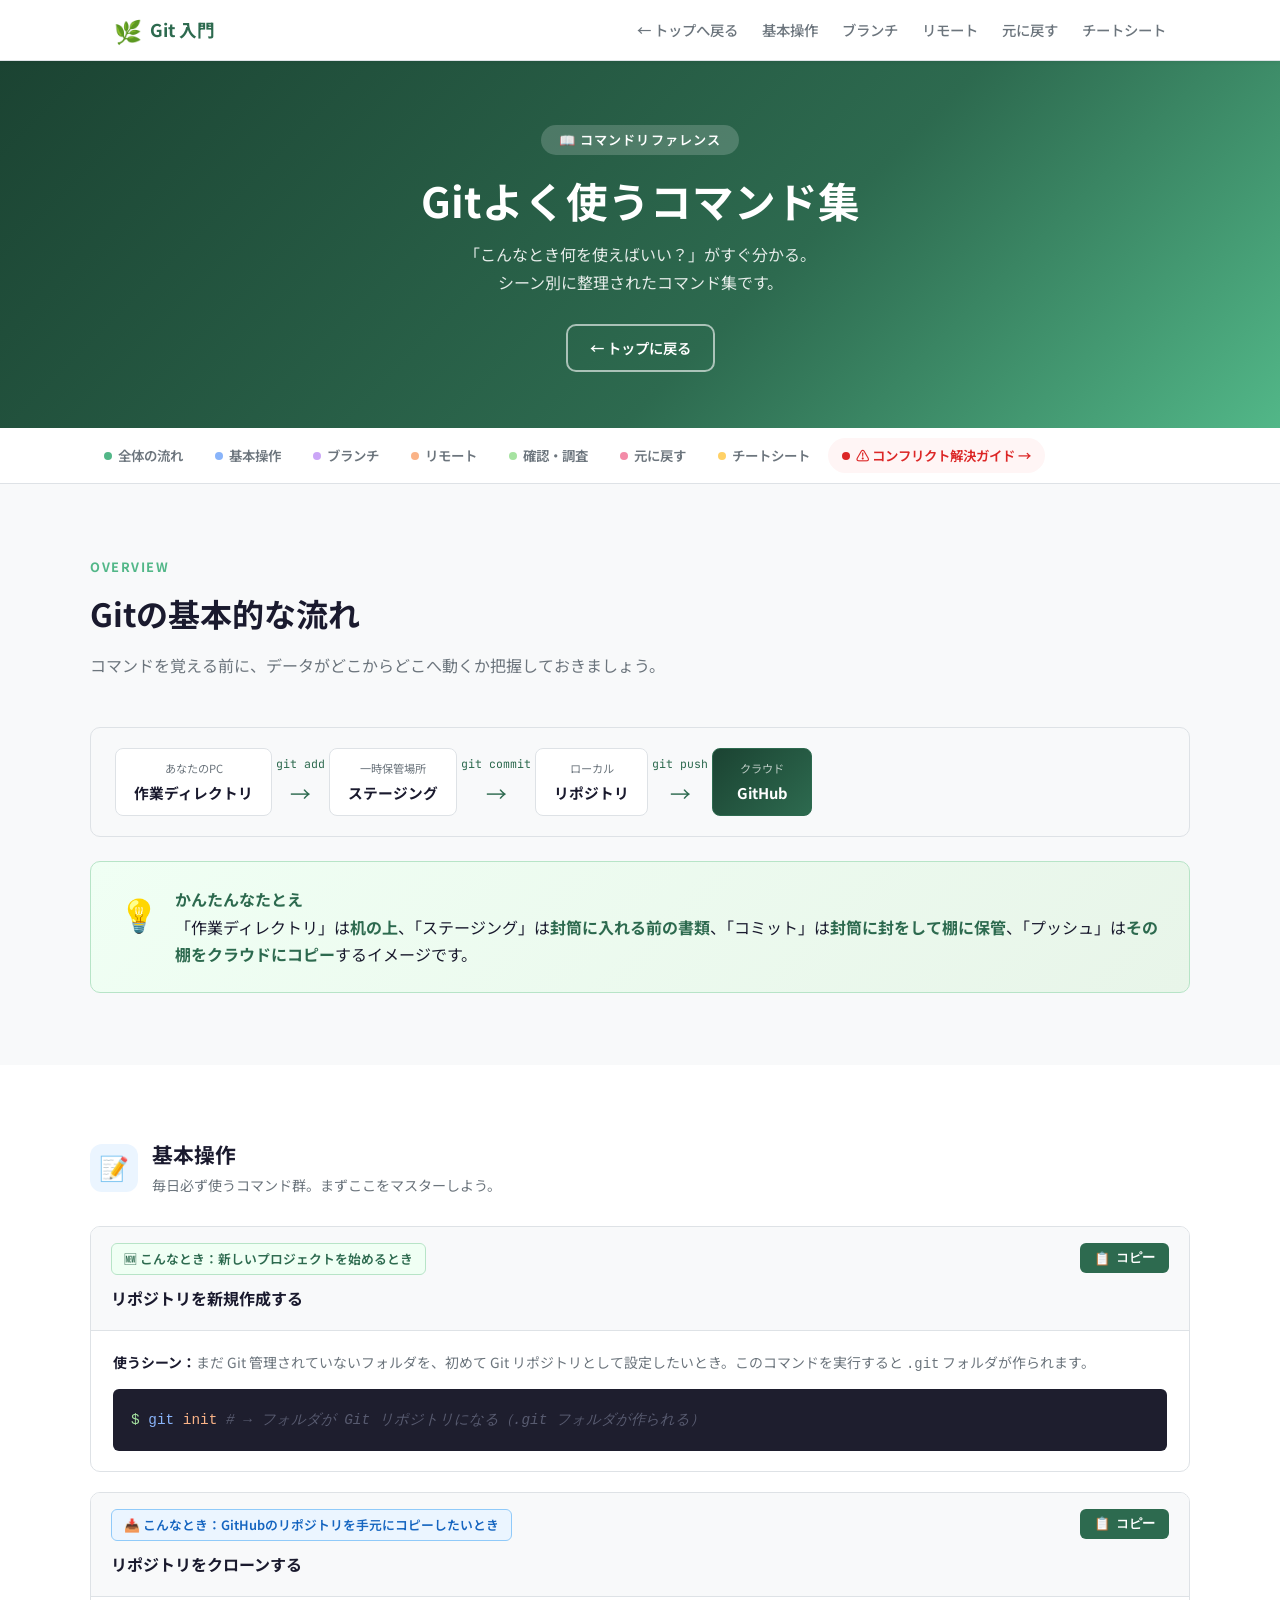
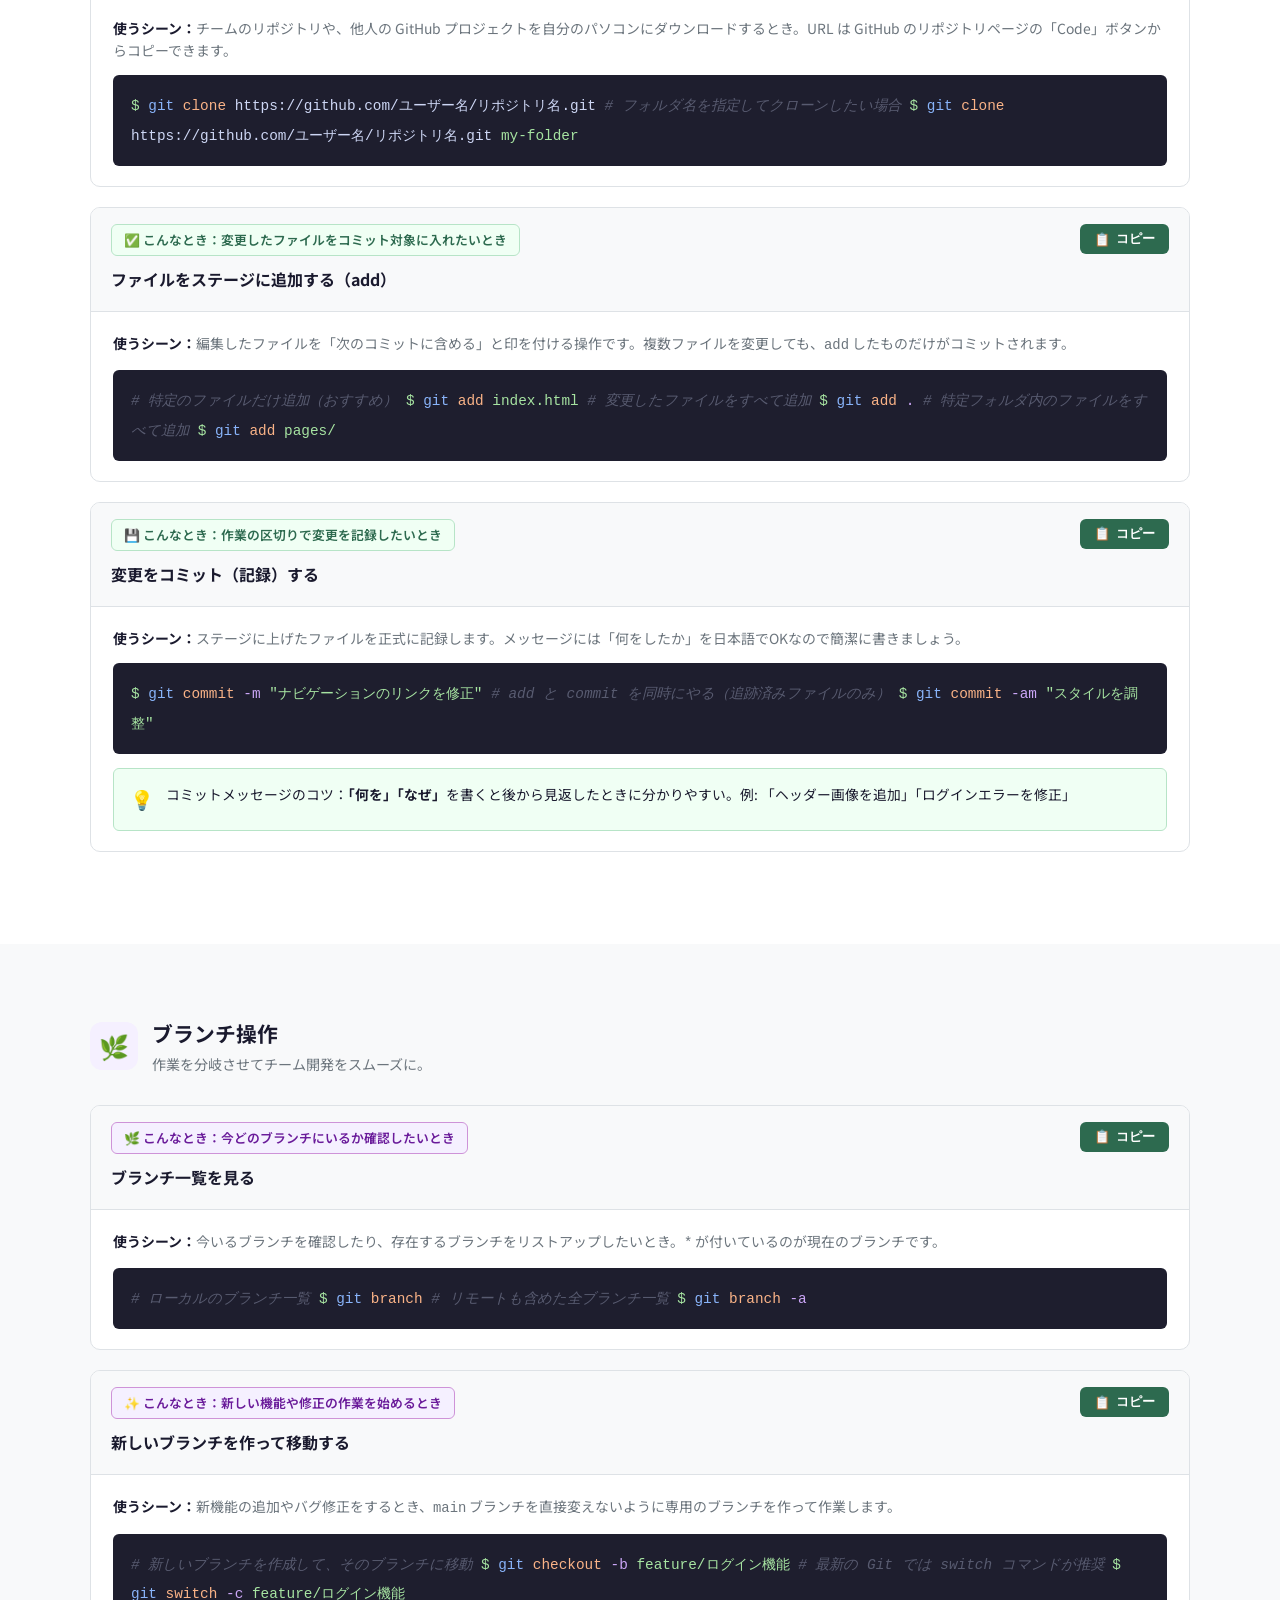
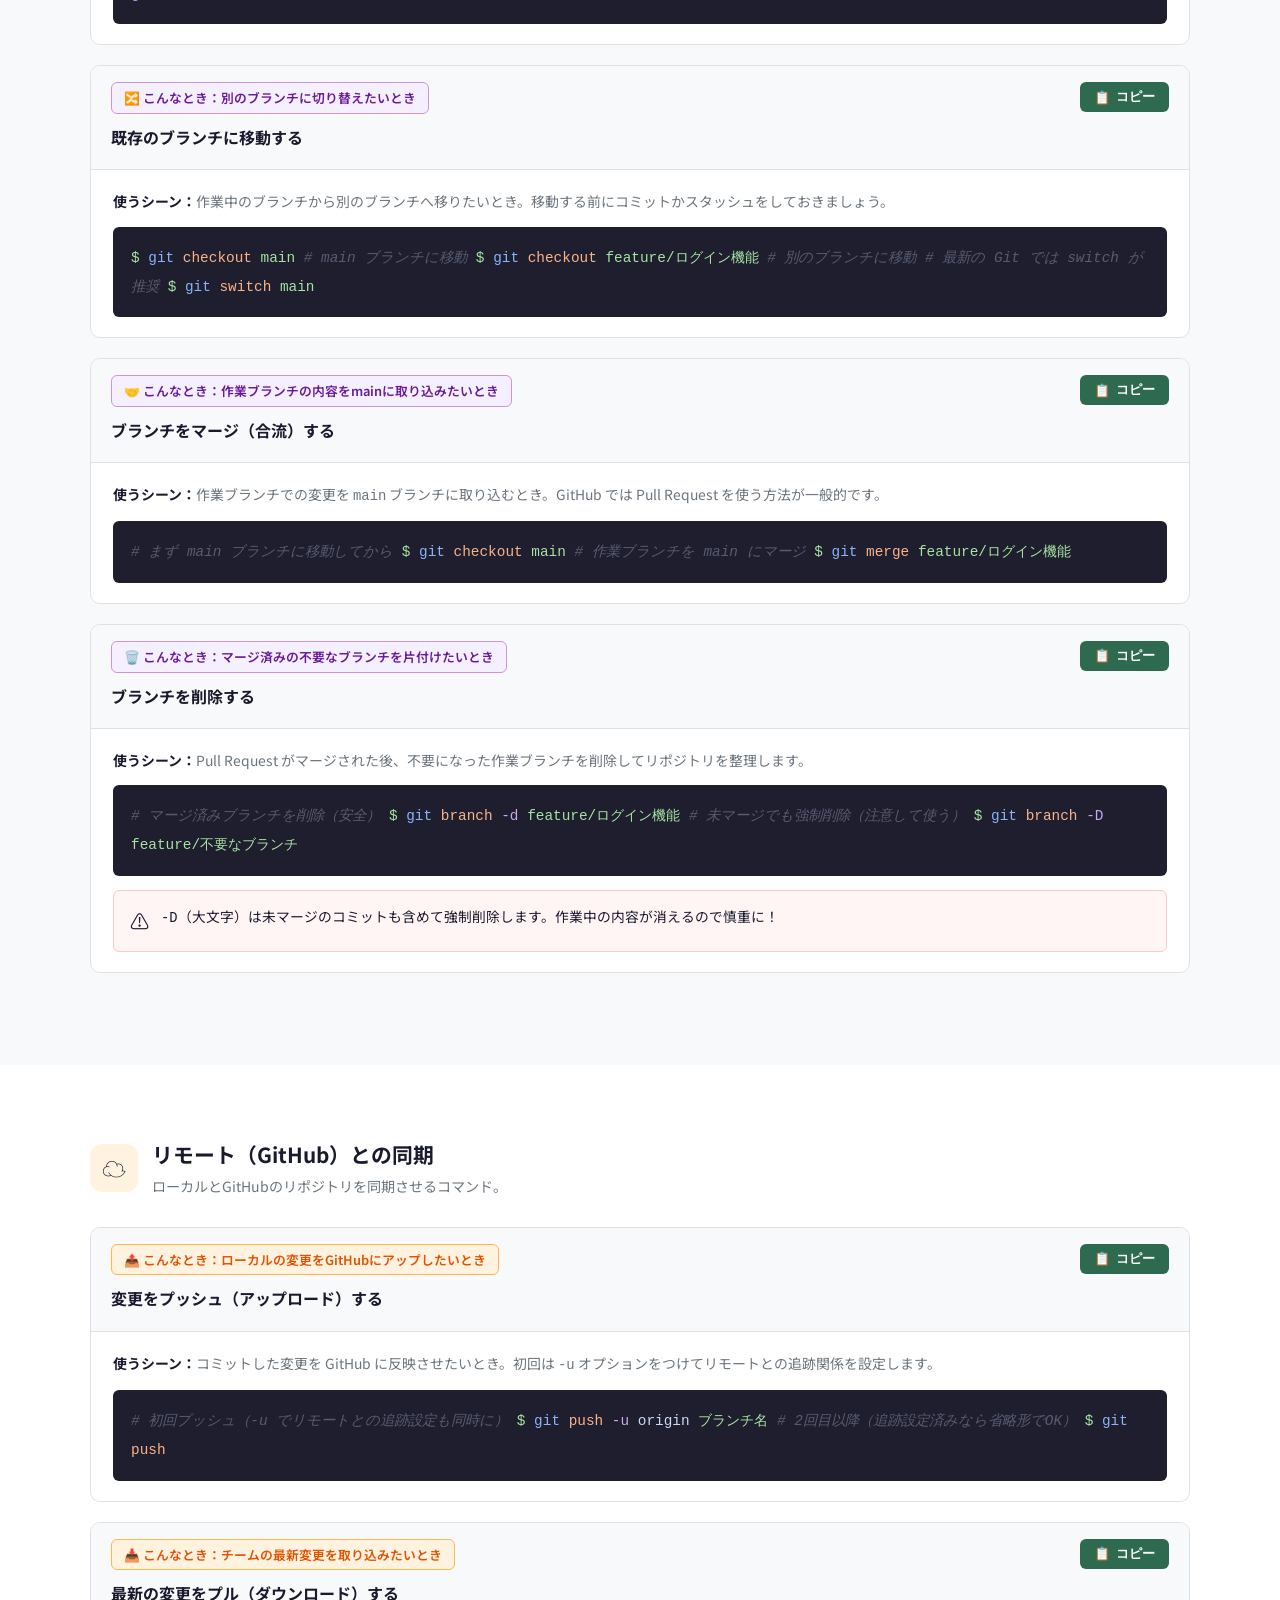
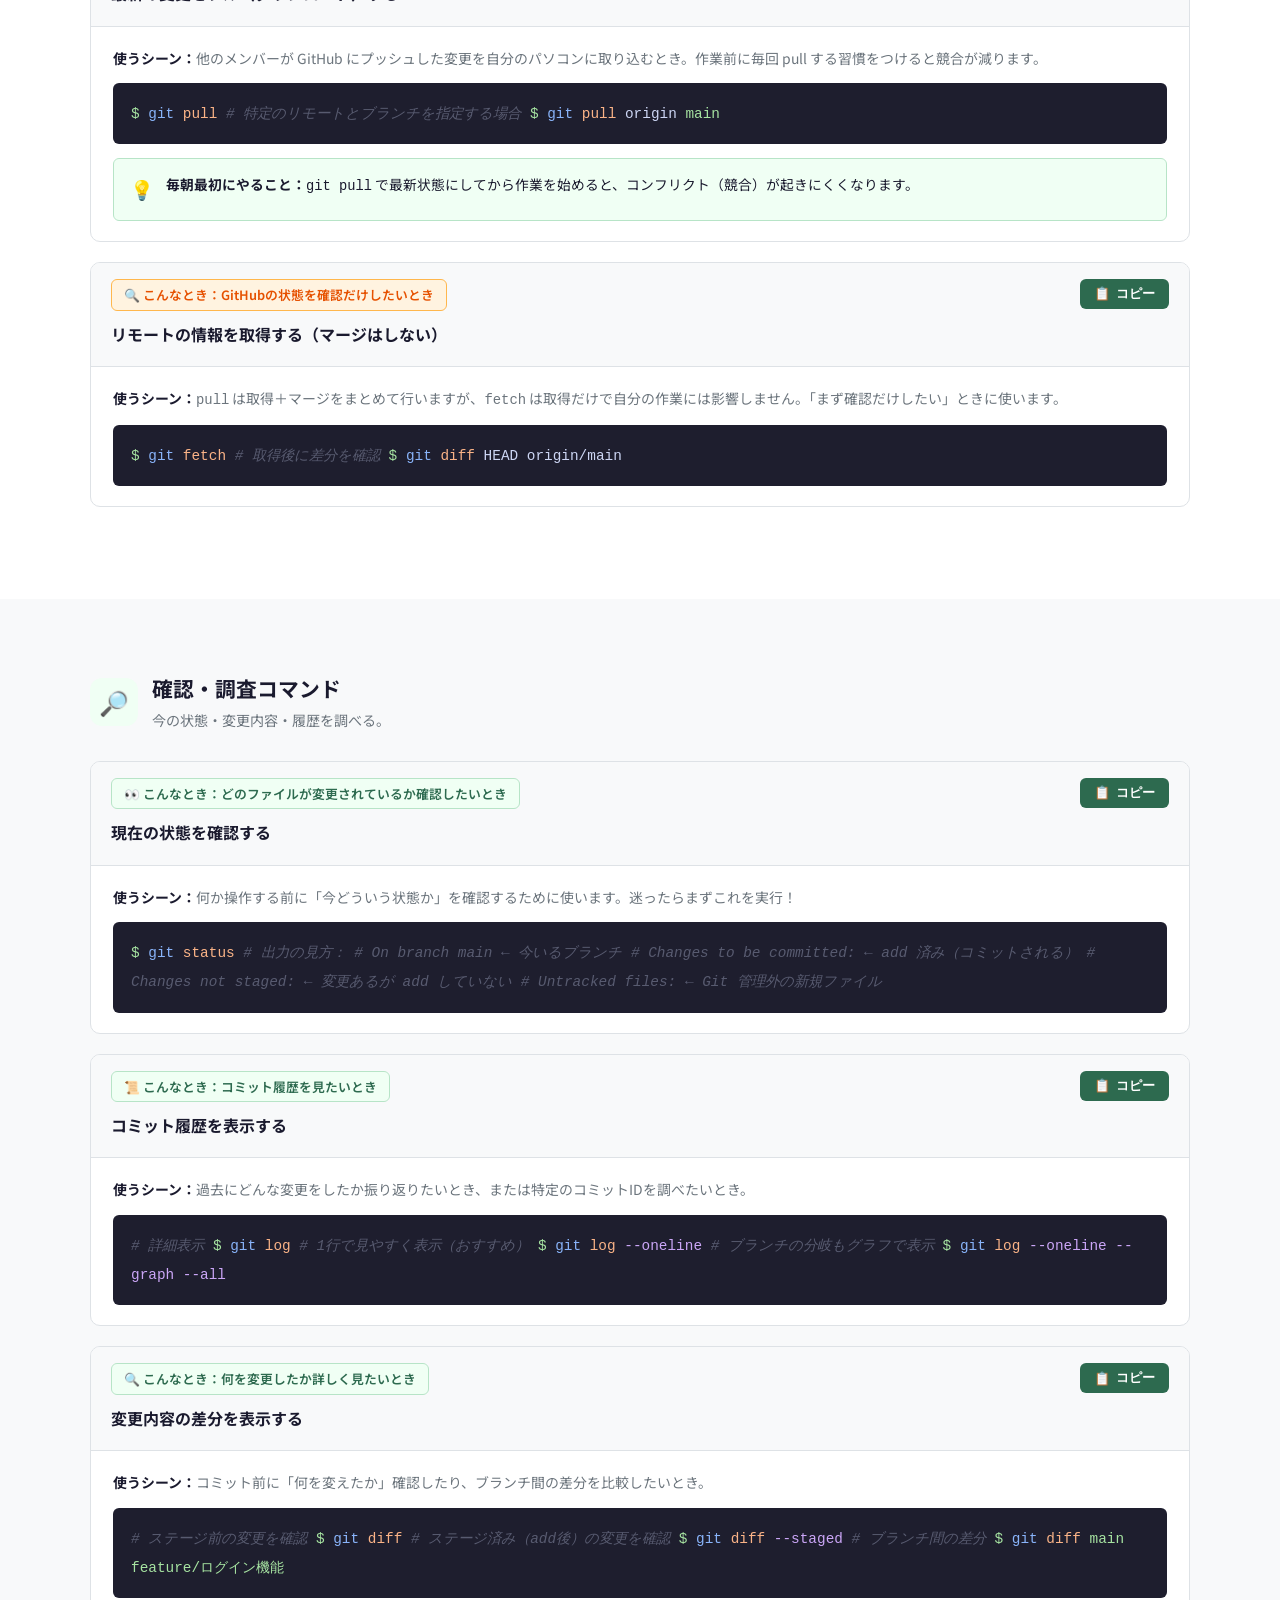
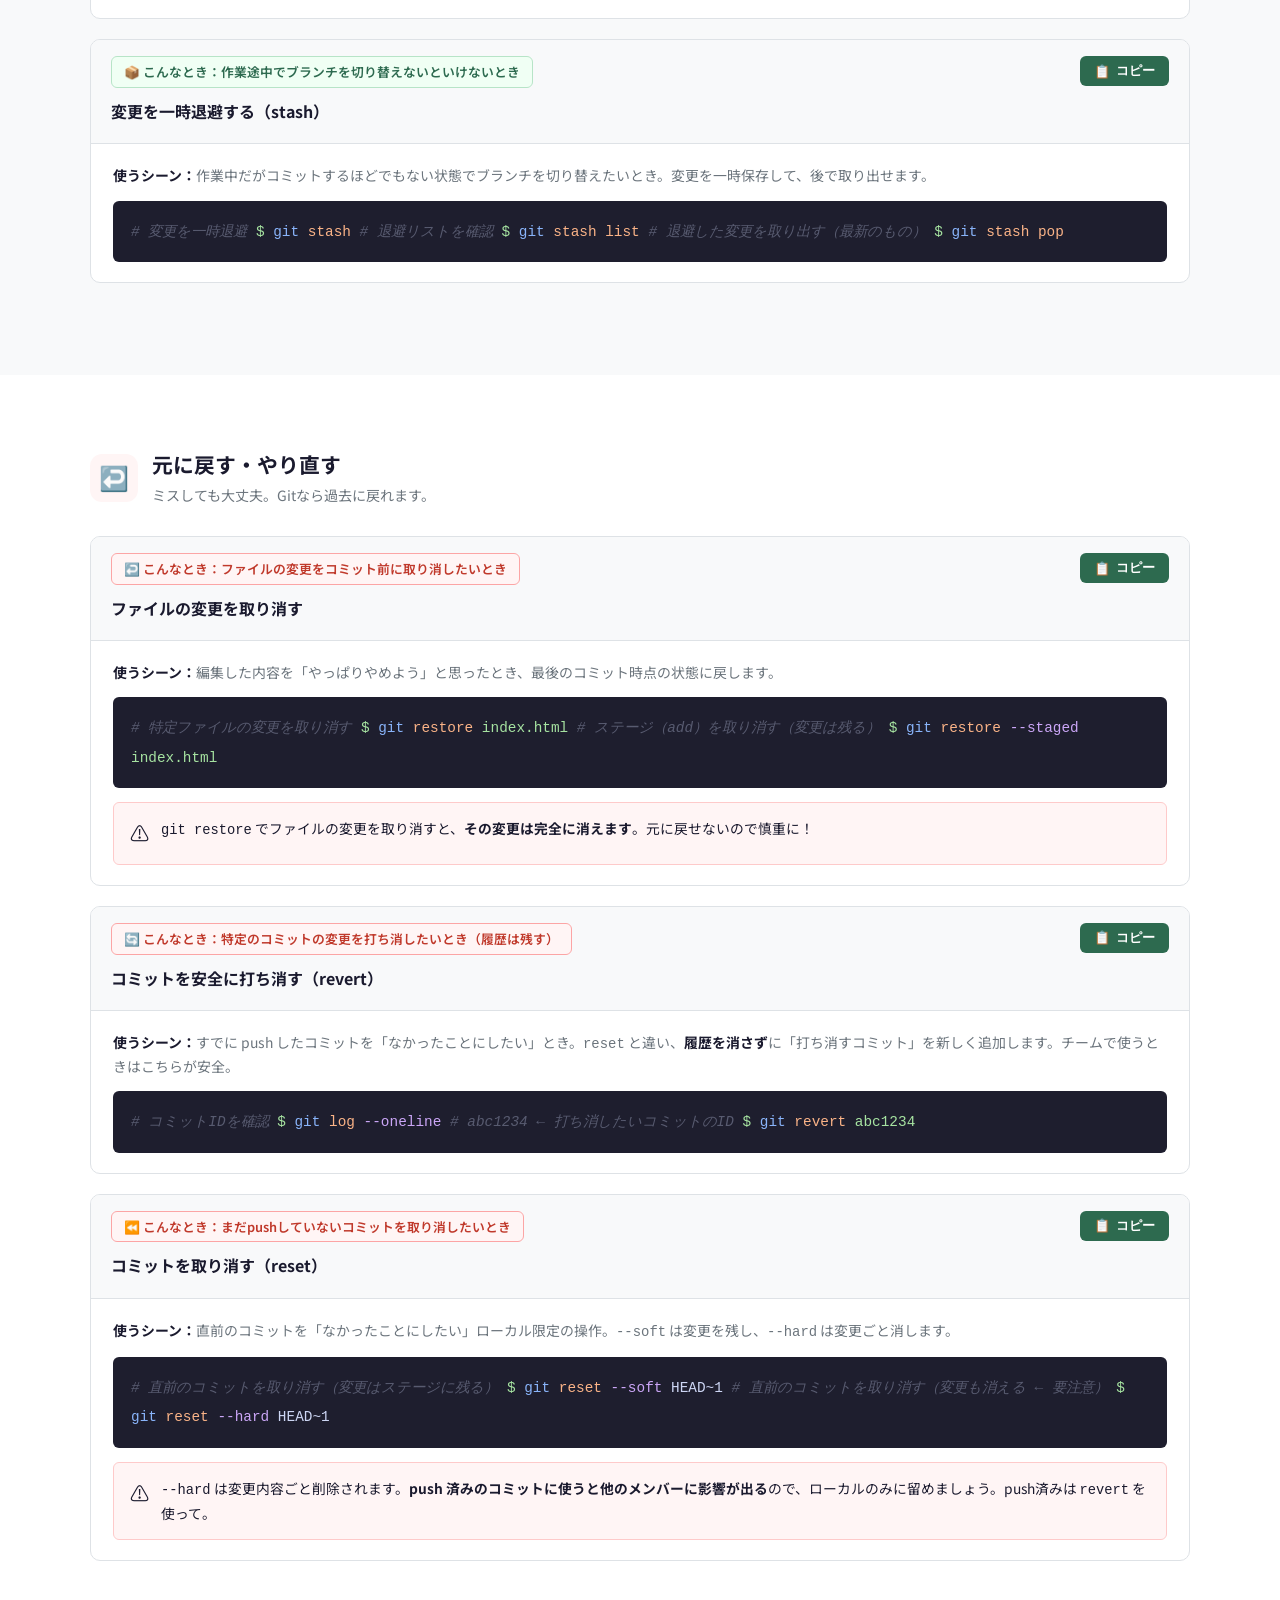
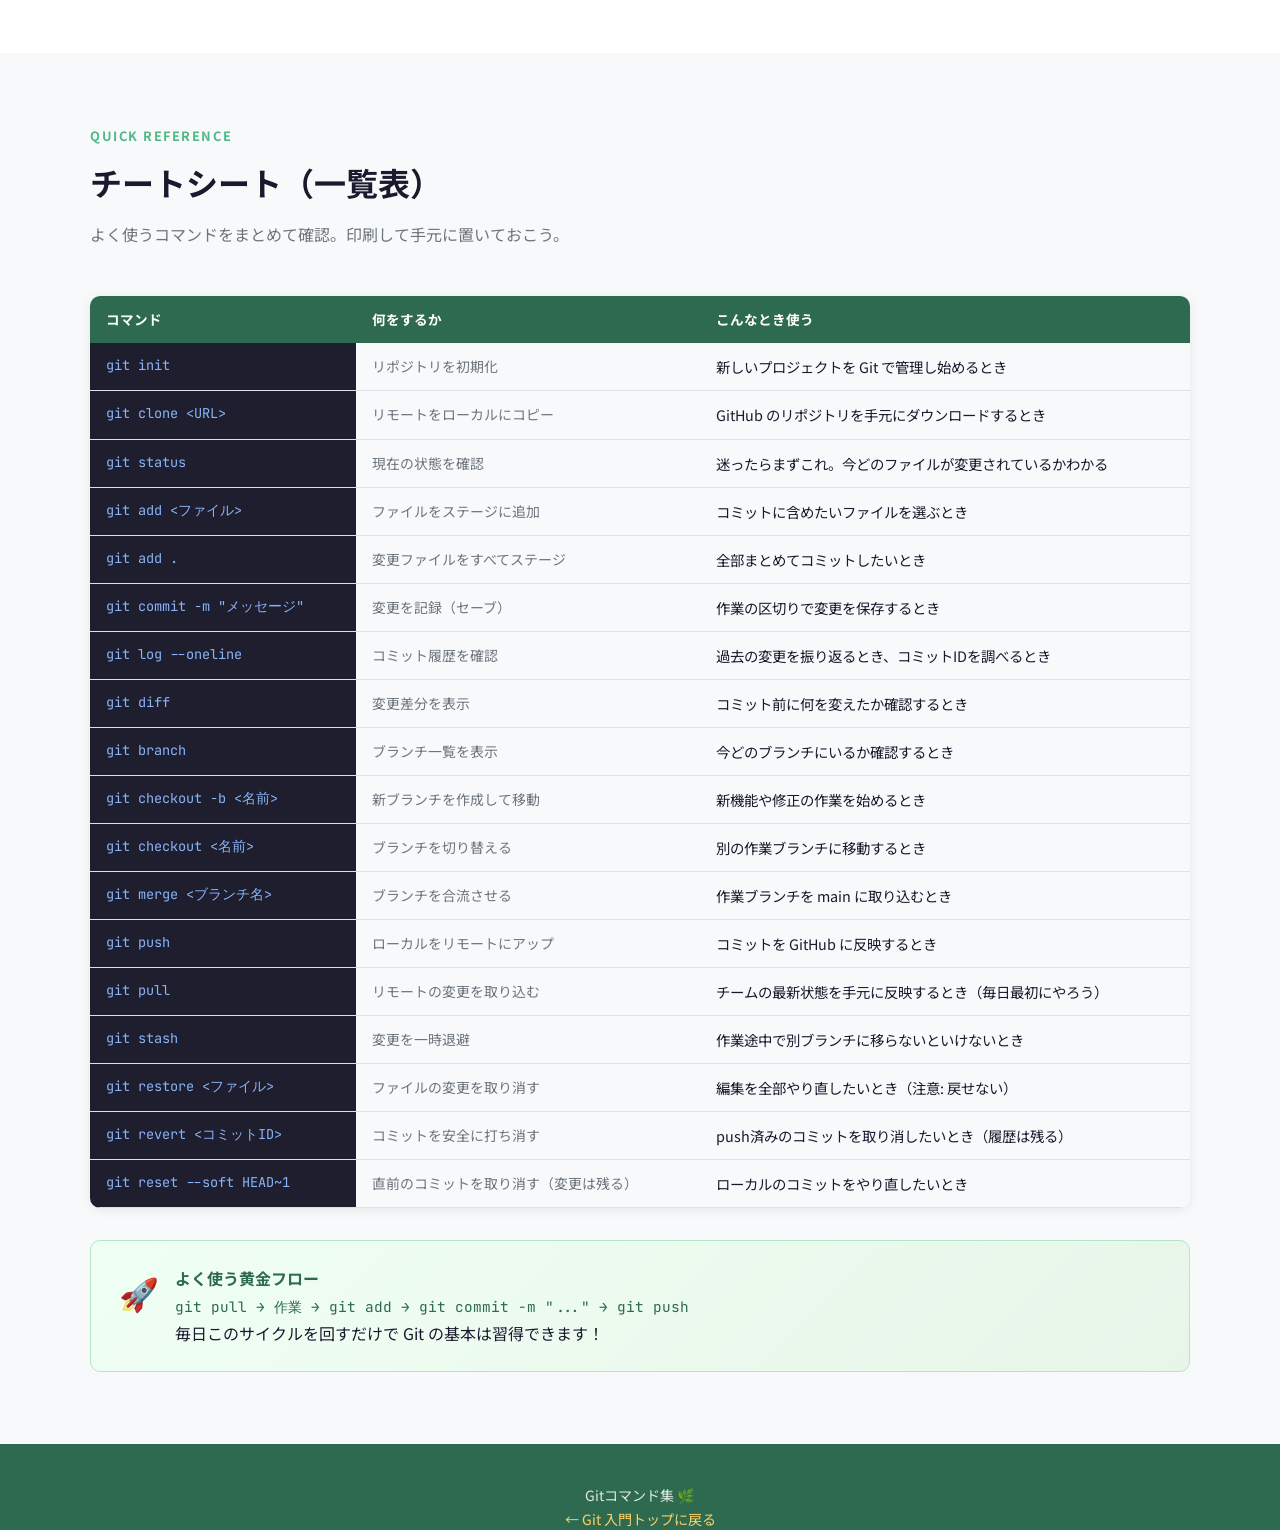
==== commit 8889f3ae: "ログイン機能を追加" ====
--- a/pages/git-commands.html
+++ b/pages/git-commands.html
@@ -342,6 +342,7 @@
     <a href="#check" class="toc-item"><span class="toc-dot" style="background:#A6E3A1"></span>確認・調査</a>
     <a href="#undo" class="toc-item"><span class="toc-dot" style="background:#F38BA8"></span>元に戻す</a>
     <a href="#cheatsheet" class="toc-item"><span class="toc-dot" style="background:#FFD166"></span>チートシート</a>
+    <a href="git-conflict.html" class="toc-item" style="color:#DC2626; background:#FFF5F5; border-radius:20px;"><span class="toc-dot" style="background:#DC2626"></span>⚠️ コンフリクト解決ガイド →</a>
   </div>
 </div>
 
--- a/css/style.css
+++ b/css/style.css
@@ -628,6 +628,94 @@
 .edit-hint span { font-size: 1.1rem; }
 
 /* ========================================
+   Login Modal
+   ======================================== */
+.login-overlay {
+  position: fixed;
+  inset: 0;
+  background: rgba(0, 0, 0, 0.55);
+  z-index: 1000;
+  display: flex;
+  align-items: center;
+  justify-content: center;
+  padding: 20px;
+  backdrop-filter: blur(4px);
+}
+.login-modal {
+  background: var(--color-surface);
+  border-radius: 16px;
+  padding: 40px 36px;
+  width: 100%;
+  max-width: 400px;
+  box-shadow: 0 8px 40px rgba(0,0,0,0.2);
+}
+.login-modal-header {
+  text-align: center;
+  margin-bottom: 28px;
+}
+.login-icon { font-size: 2.4rem; display: block; margin-bottom: 12px; }
+.login-modal-header h2 {
+  font-size: 1.3rem;
+  font-weight: 700;
+  margin-bottom: 8px;
+  color: var(--color-text);
+}
+.login-modal-header p {
+  font-size: 0.88rem;
+  color: var(--color-text-muted);
+}
+.login-form { display: flex; flex-direction: column; gap: 16px; }
+.login-field { display: flex; flex-direction: column; gap: 6px; }
+.login-field label {
+  font-size: 0.88rem;
+  font-weight: 600;
+  color: var(--color-text);
+}
+.login-field input {
+  padding: 10px 14px;
+  border: 1.5px solid var(--color-border);
+  border-radius: var(--radius-sm);
+  font-size: 1rem;
+  font-family: inherit;
+  color: var(--color-text);
+  background: var(--color-bg);
+  transition: border-color var(--transition);
+  outline: none;
+}
+.login-field input:focus { border-color: var(--color-primary); }
+.login-error {
+  color: #e03131;
+  font-size: 0.85rem;
+  font-weight: 500;
+  text-align: center;
+}
+.login-submit-btn {
+  width: 100%;
+  justify-content: center;
+  background: var(--color-primary);
+  color: white;
+  padding: 12px;
+  font-size: 1rem;
+  border-radius: var(--radius-sm);
+  cursor: pointer;
+  border: none;
+}
+.login-submit-btn:hover { background: var(--color-primary-light); }
+.login-cancel-btn {
+  width: 100%;
+  background: none;
+  border: 1.5px solid var(--color-border);
+  border-radius: var(--radius-sm);
+  padding: 10px;
+  font-size: 0.9rem;
+  color: var(--color-text-muted);
+  cursor: pointer;
+  font-family: inherit;
+  transition: background var(--transition);
+}
+.login-cancel-btn:hover { background: var(--color-bg); }
+
+/* ========================================
    Responsive
    ======================================== */
 @media (max-width: 640px) {
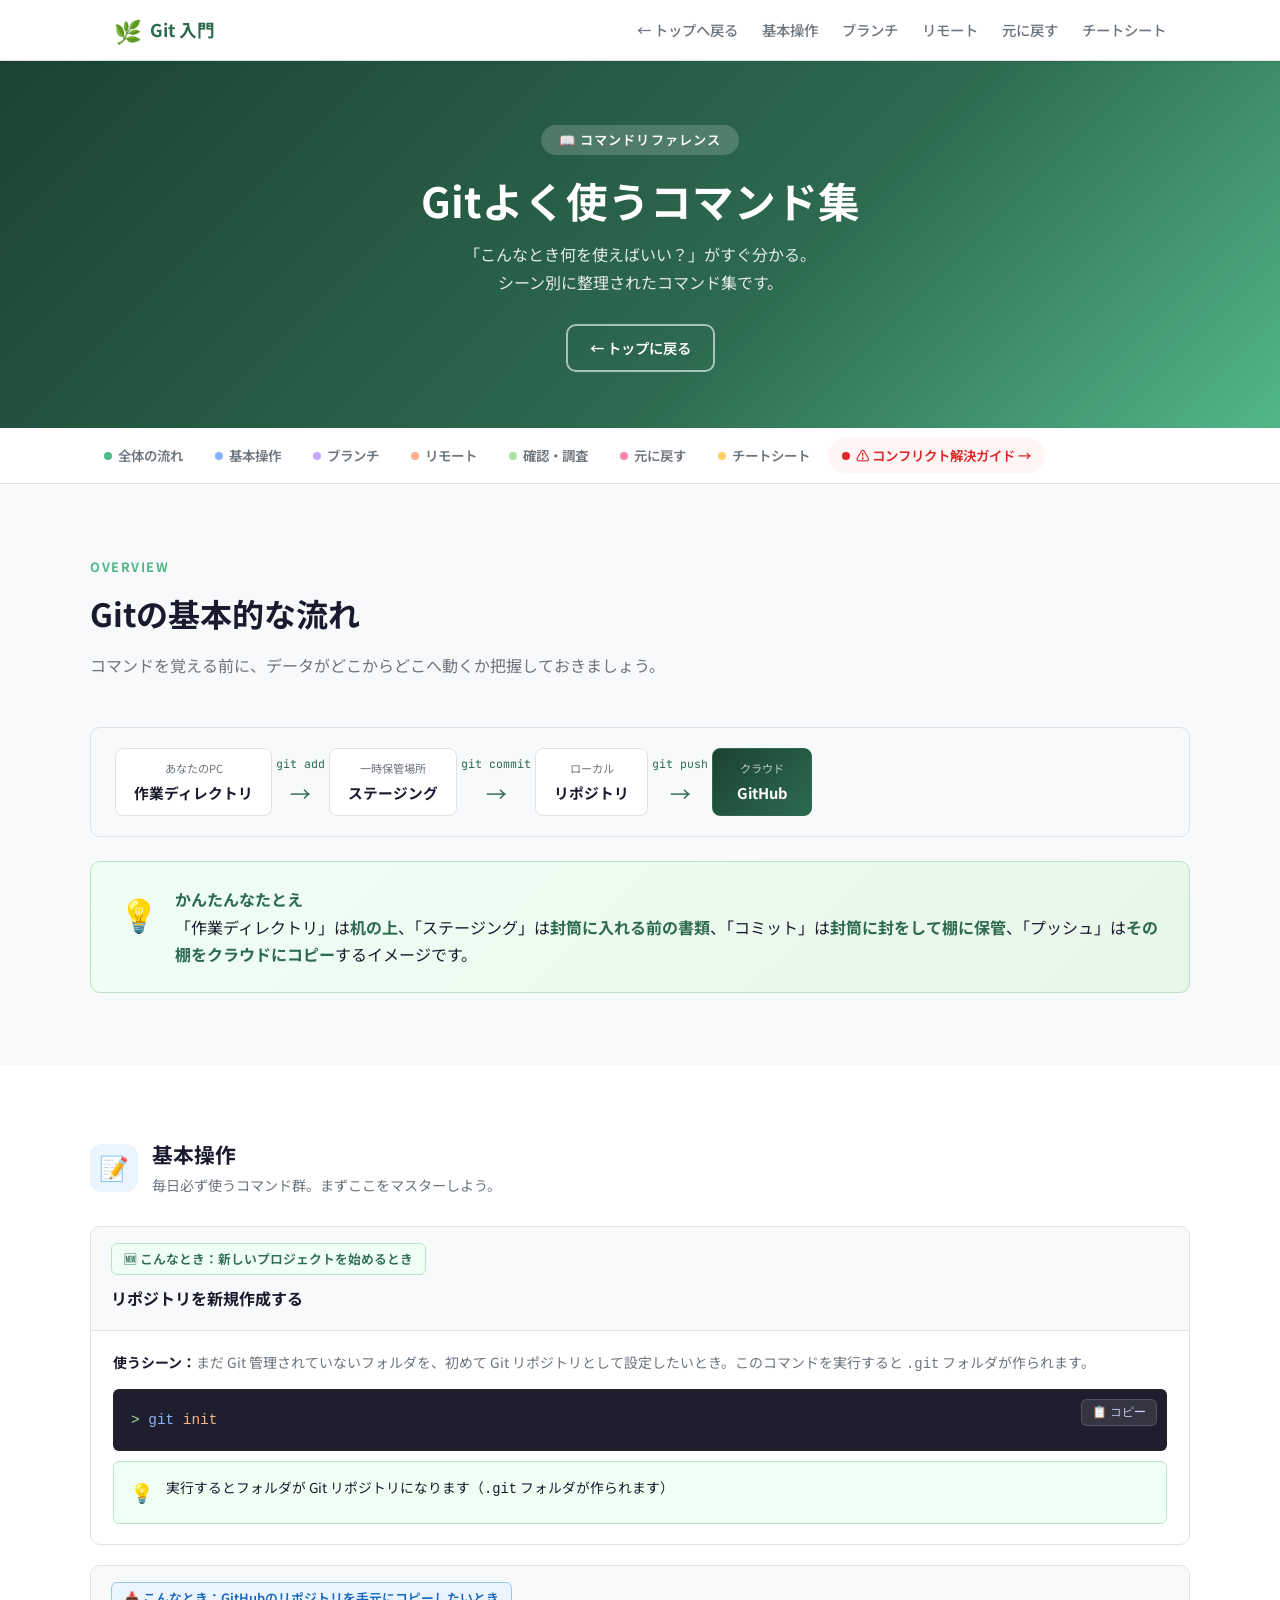
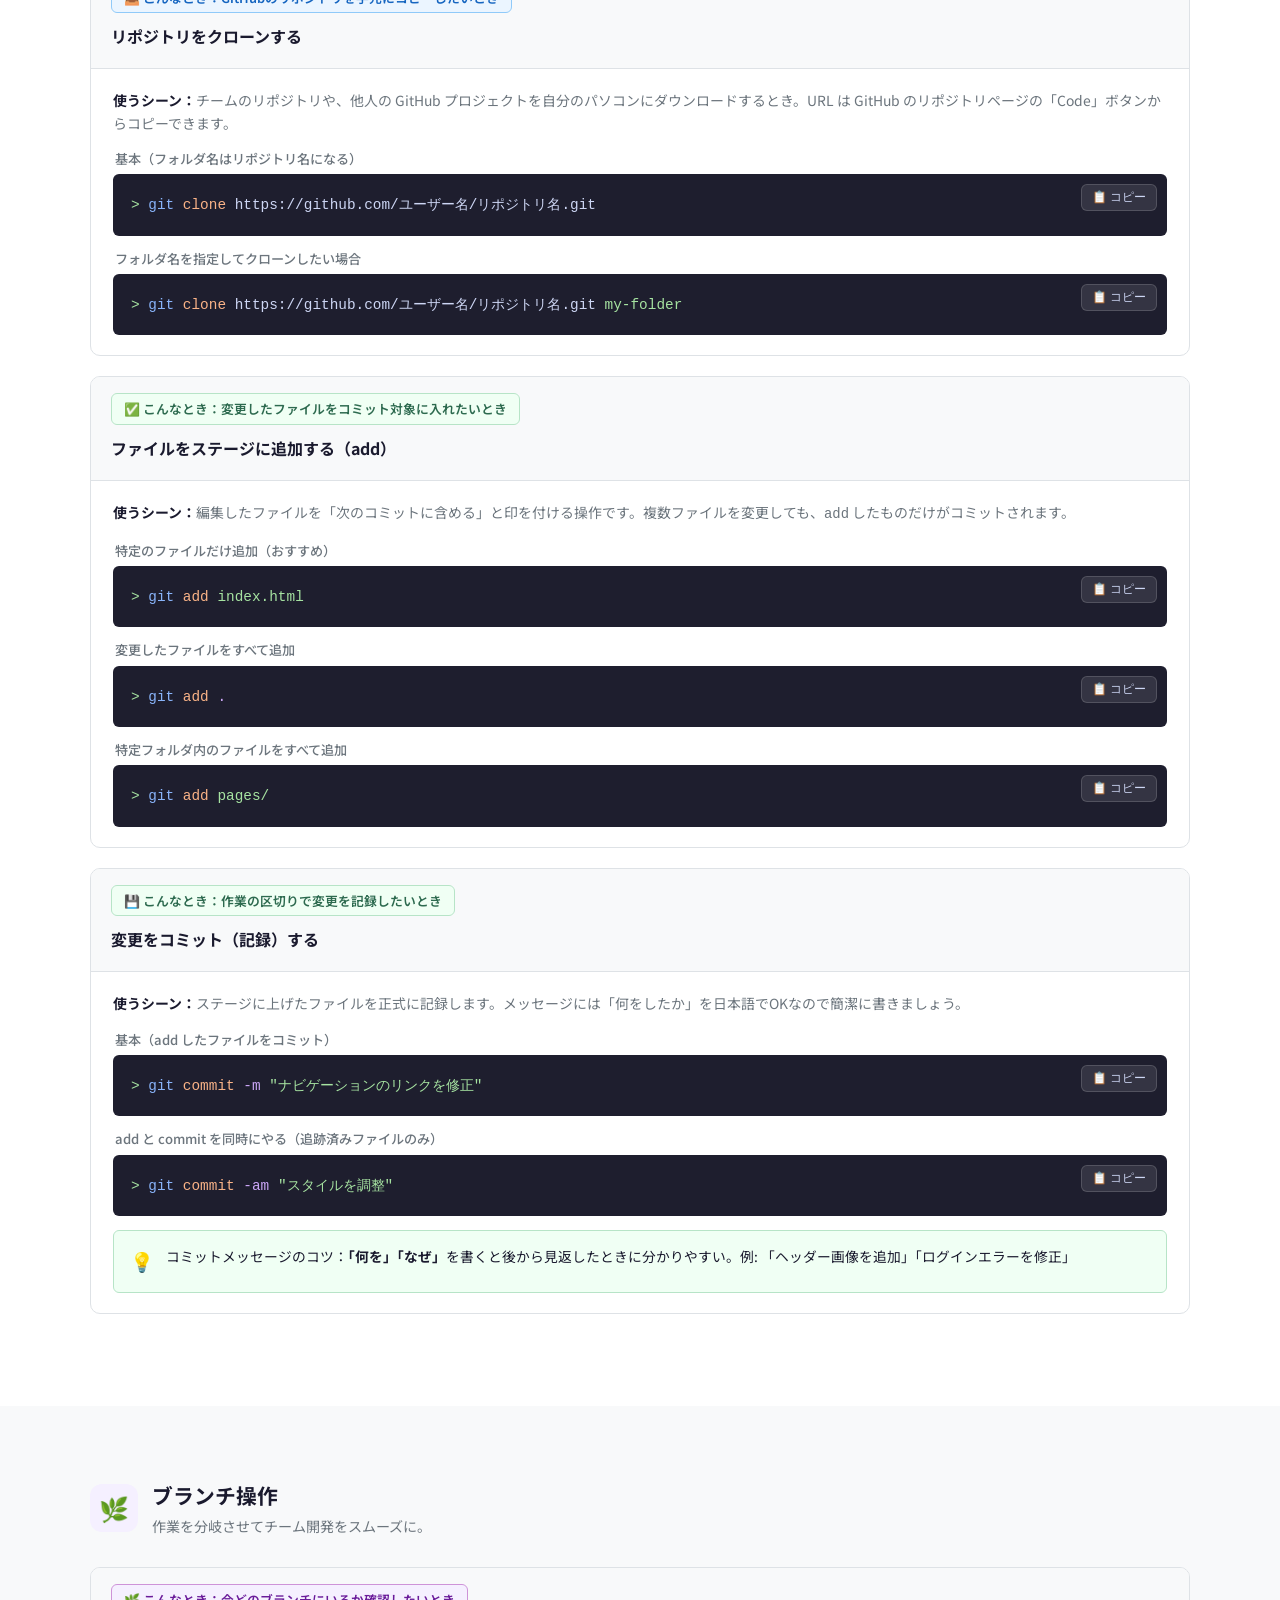
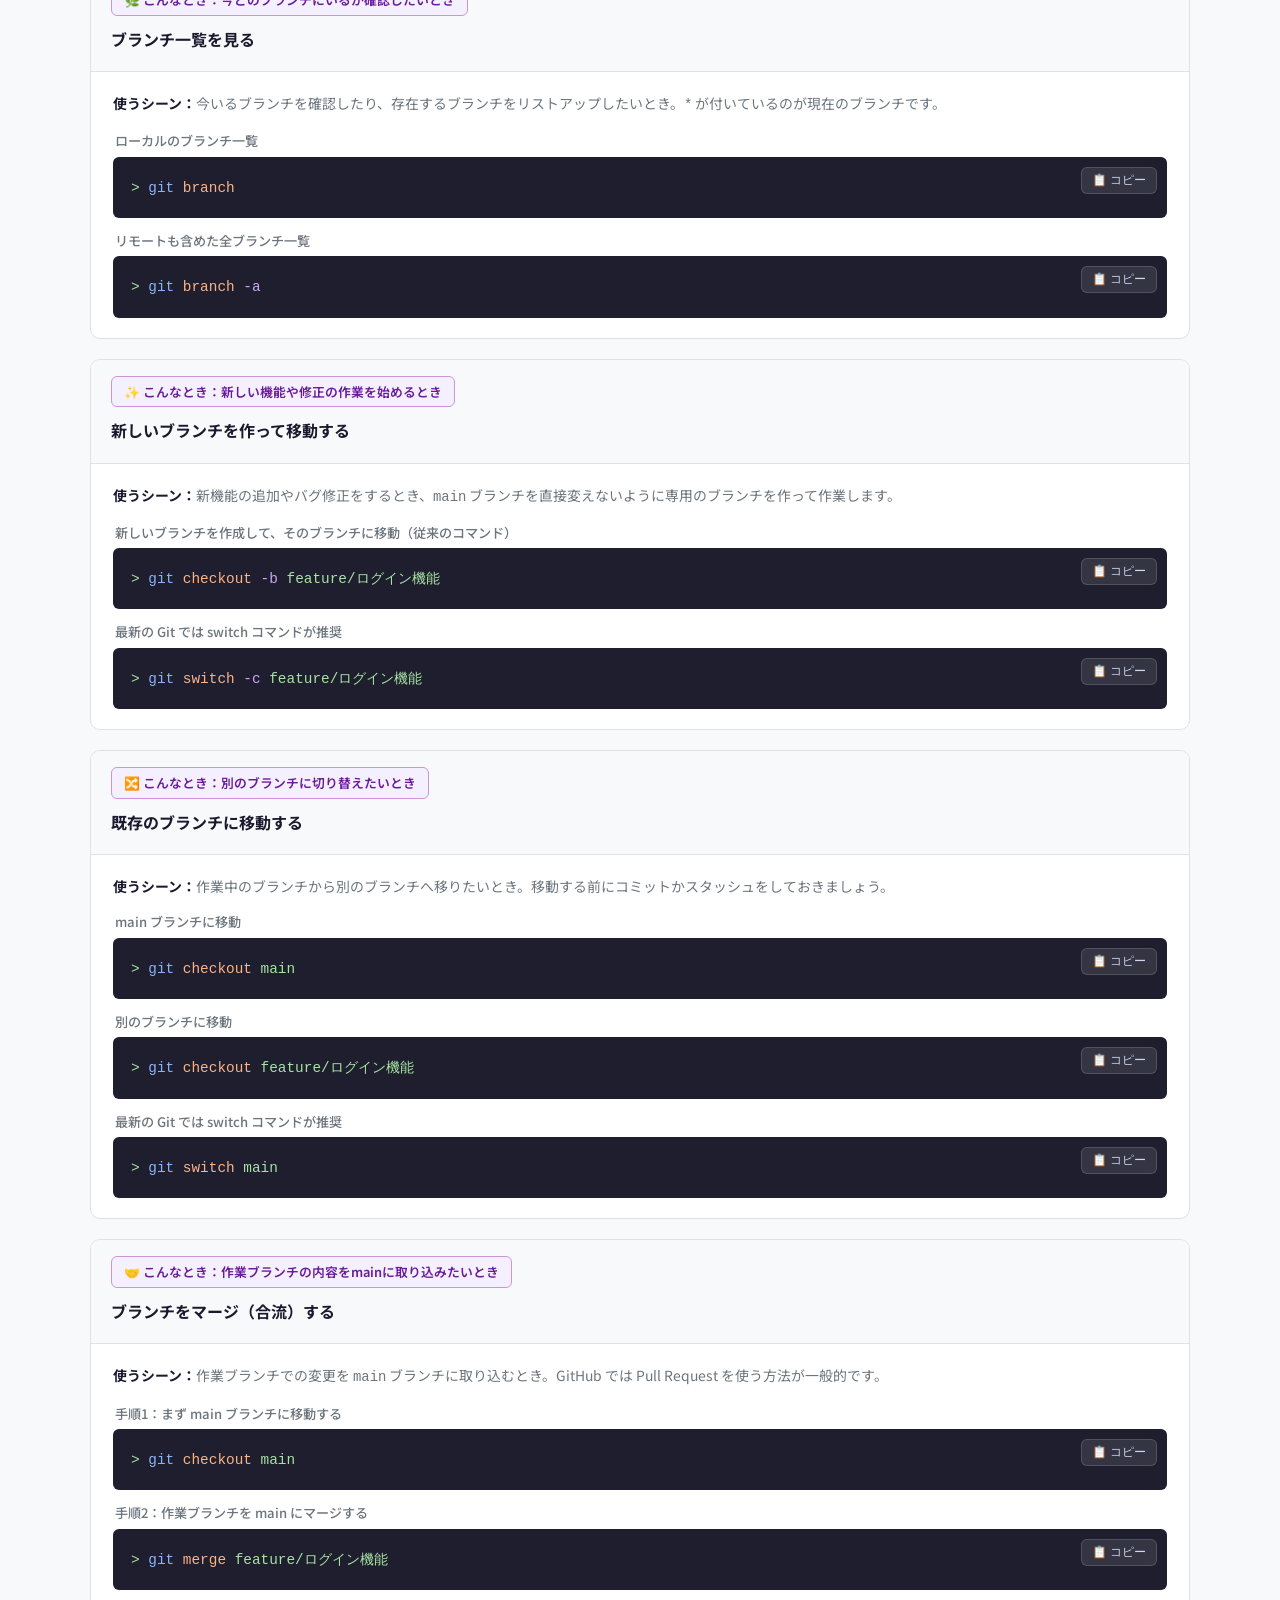
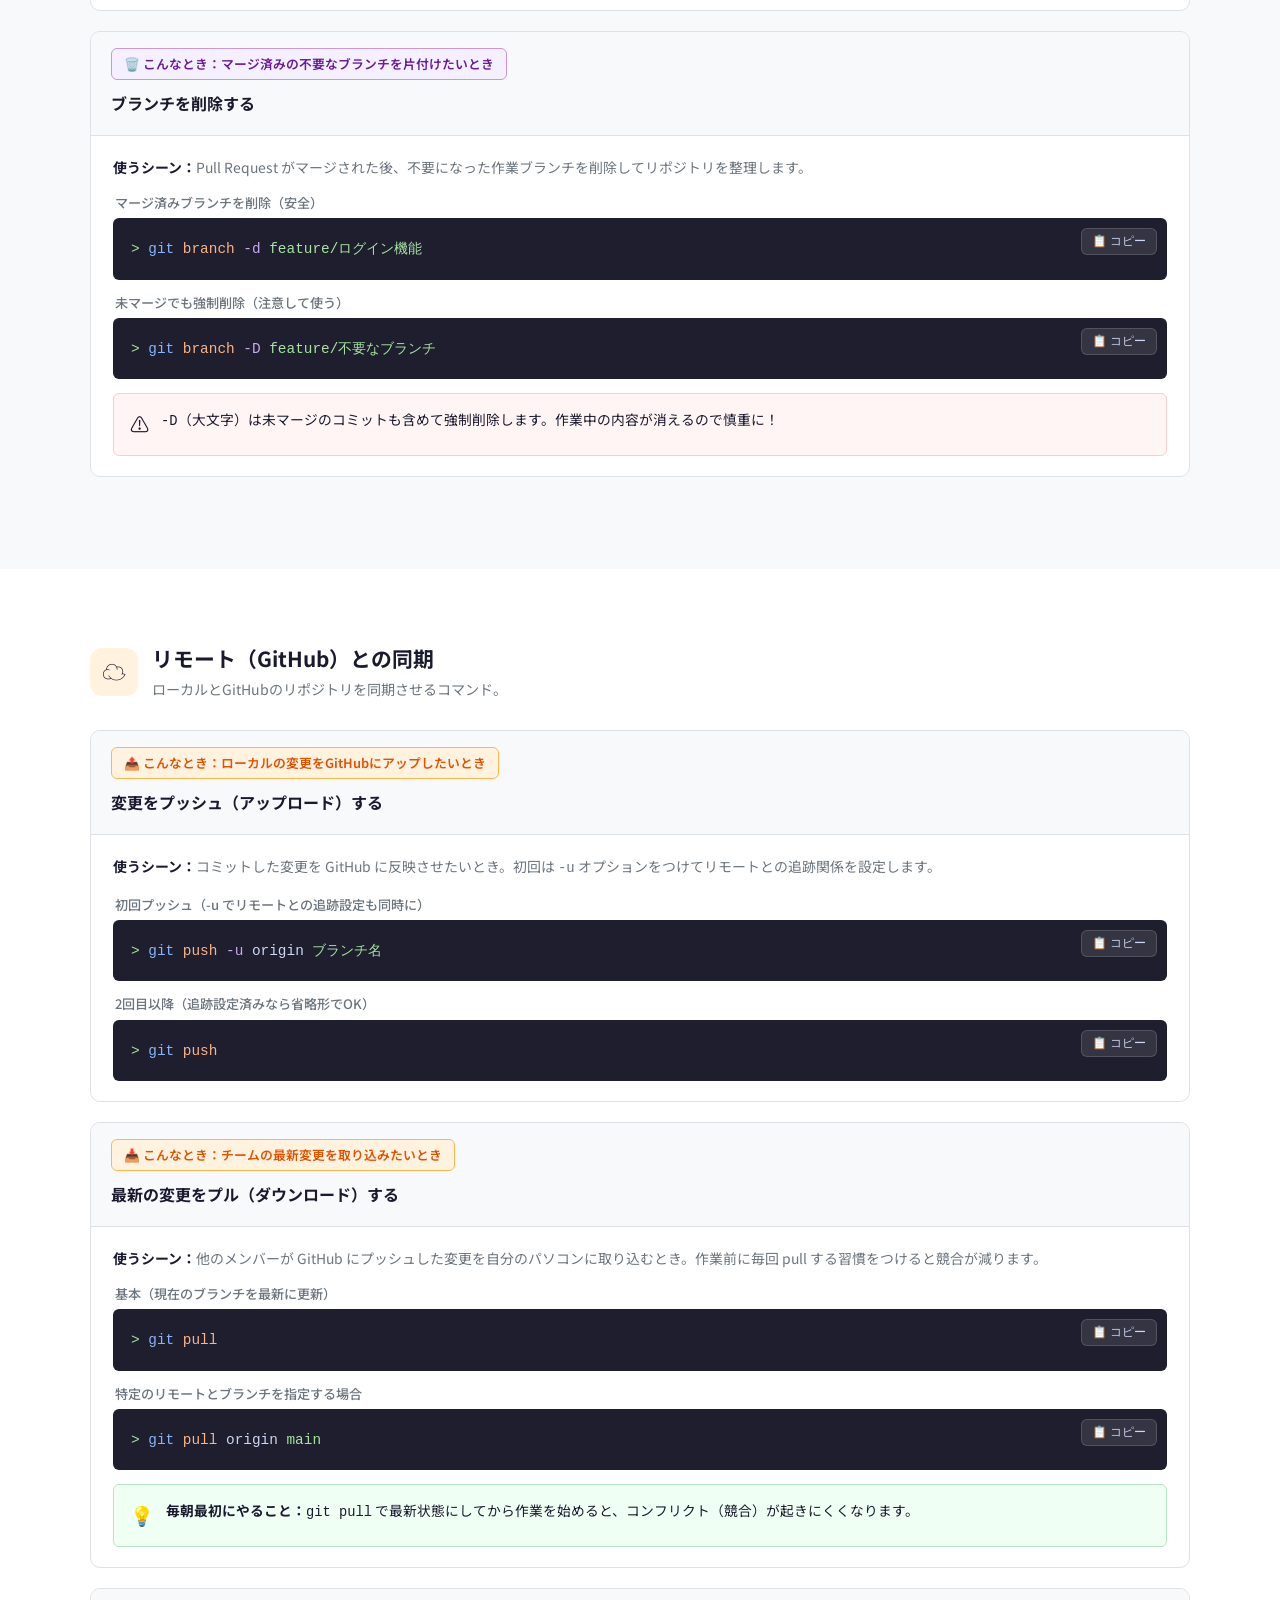
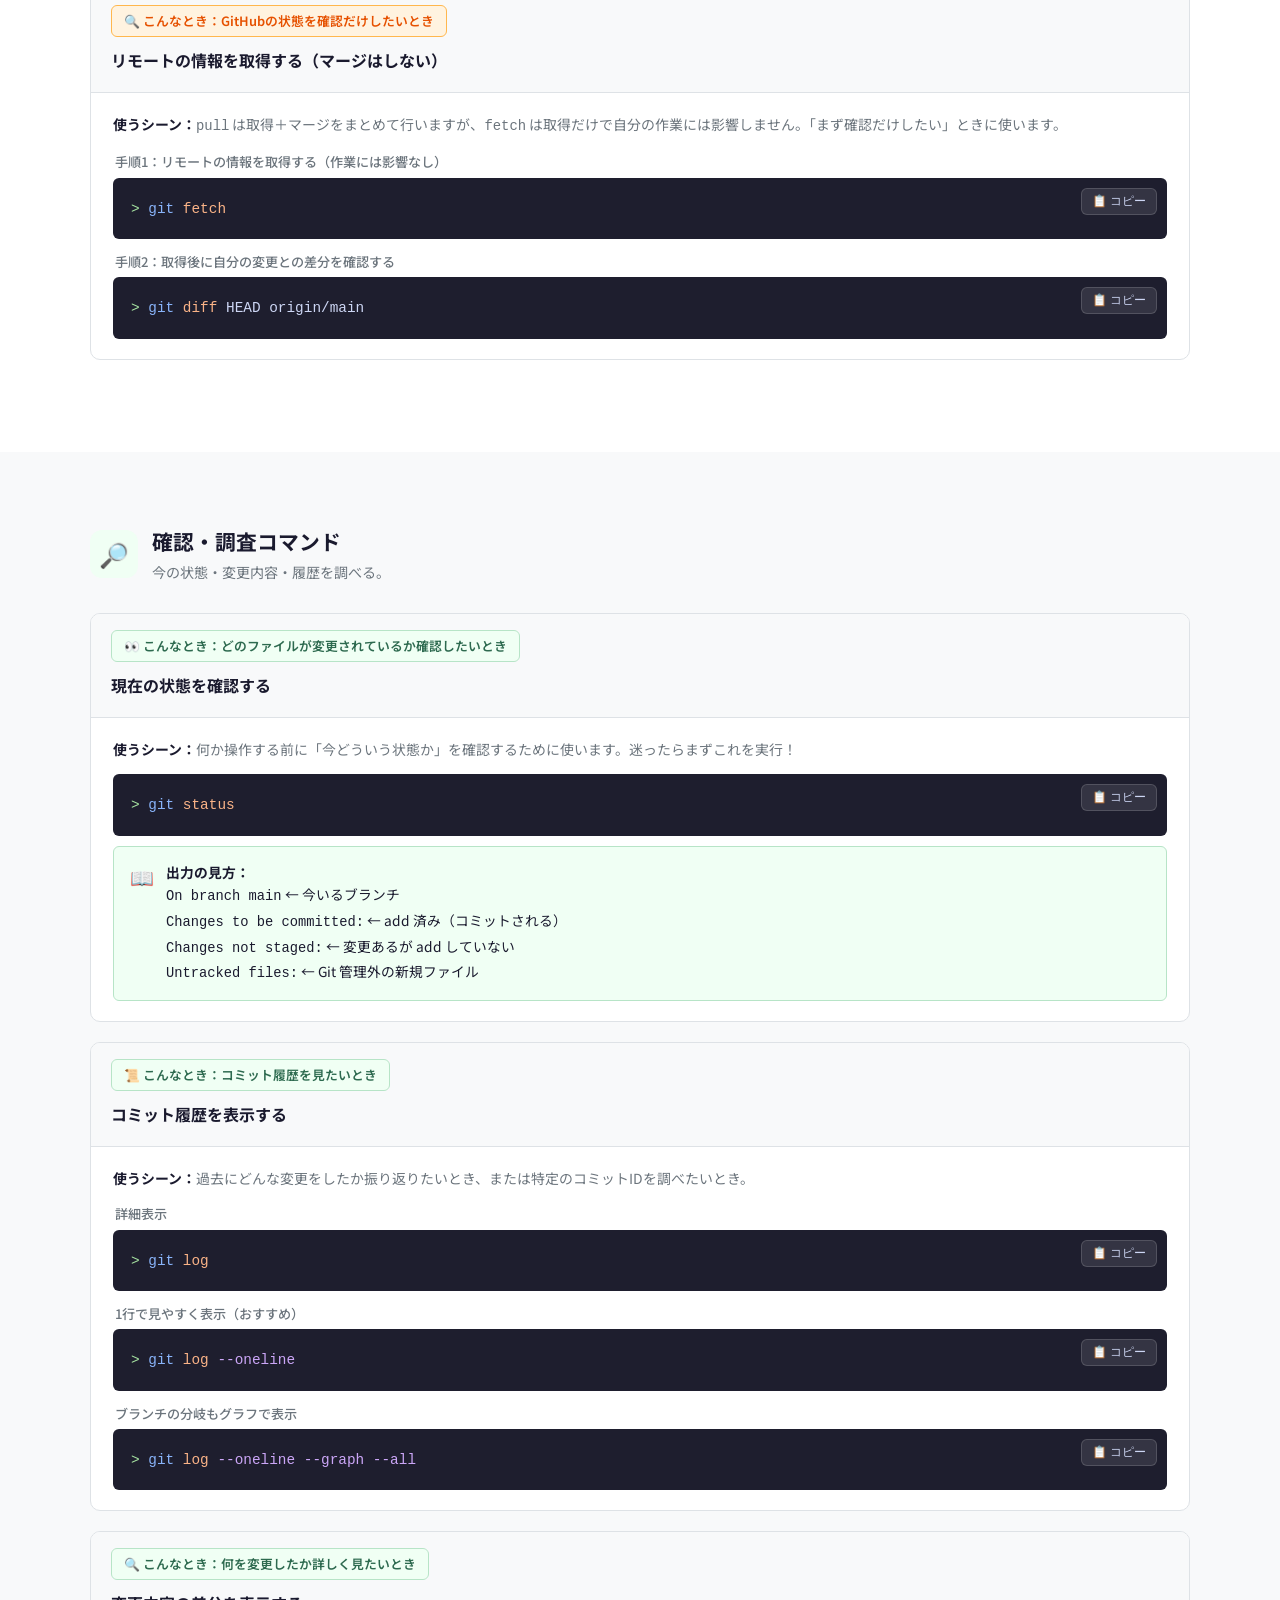
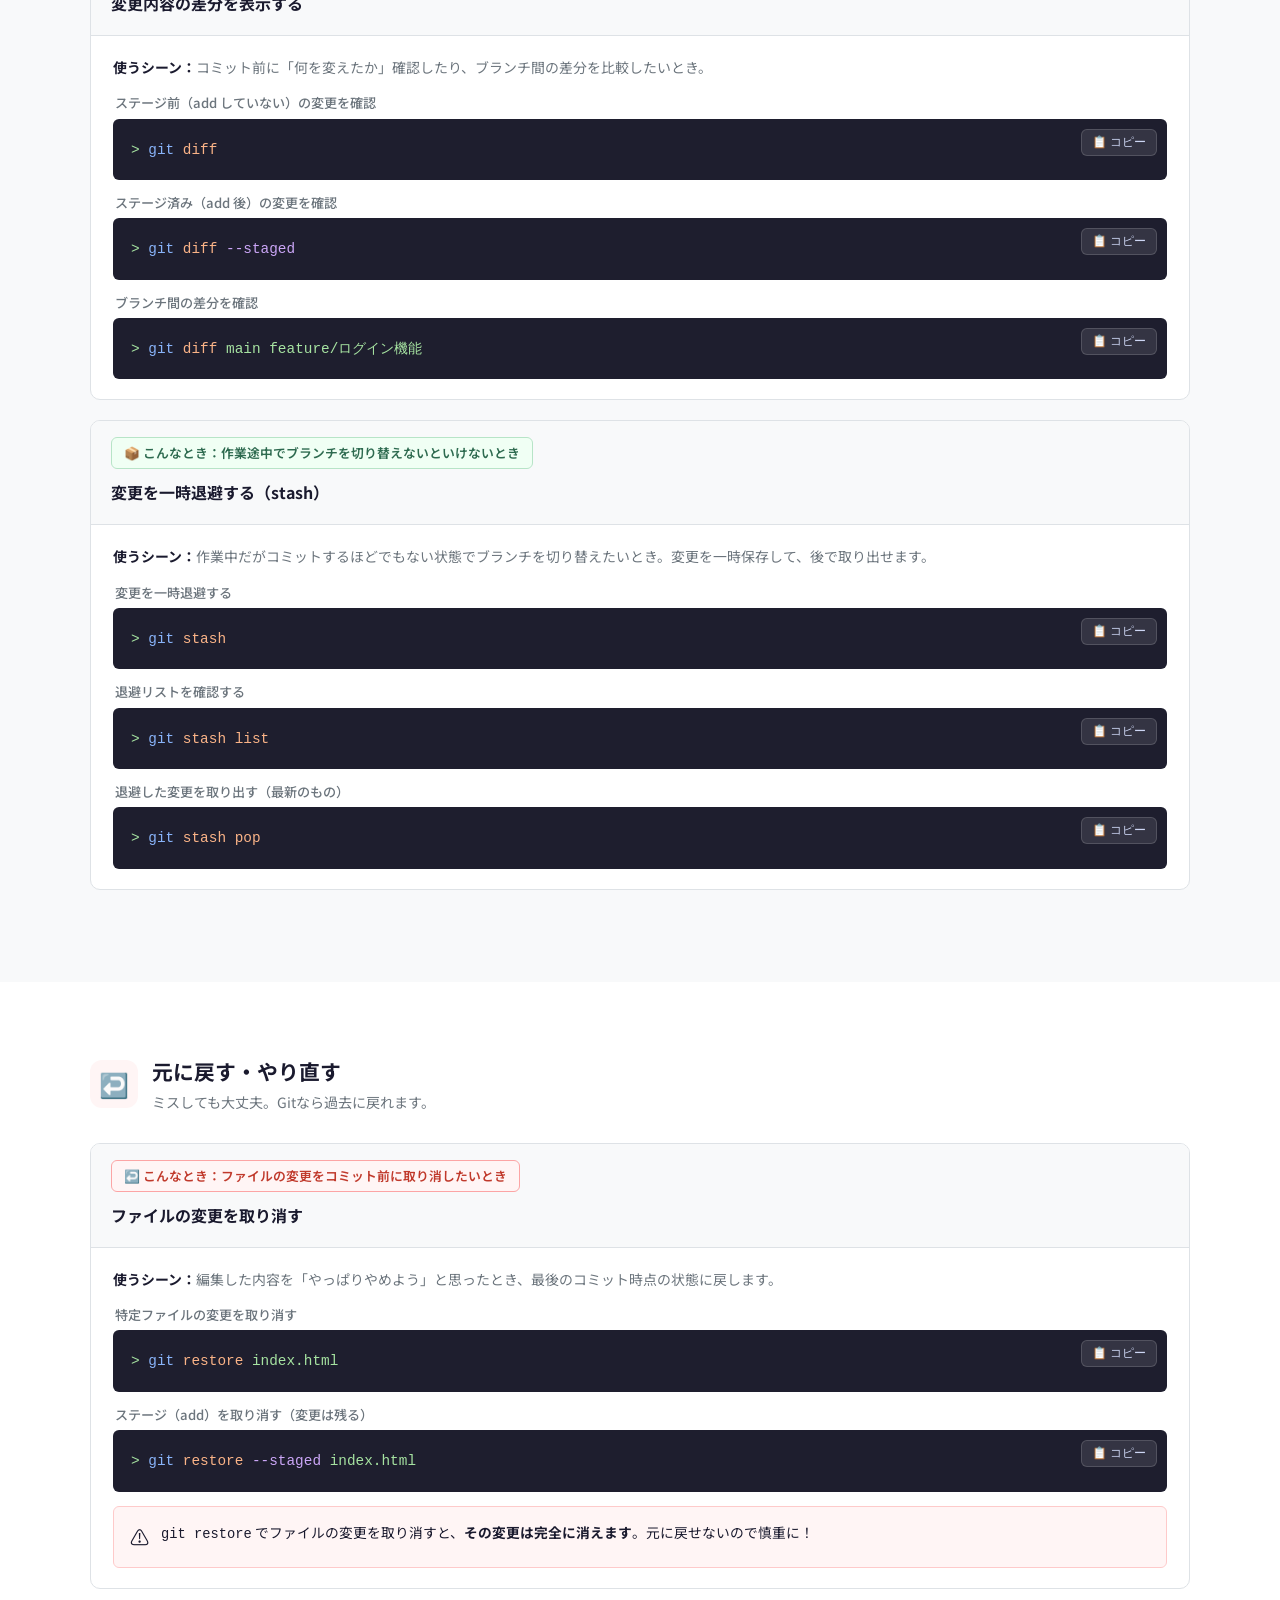
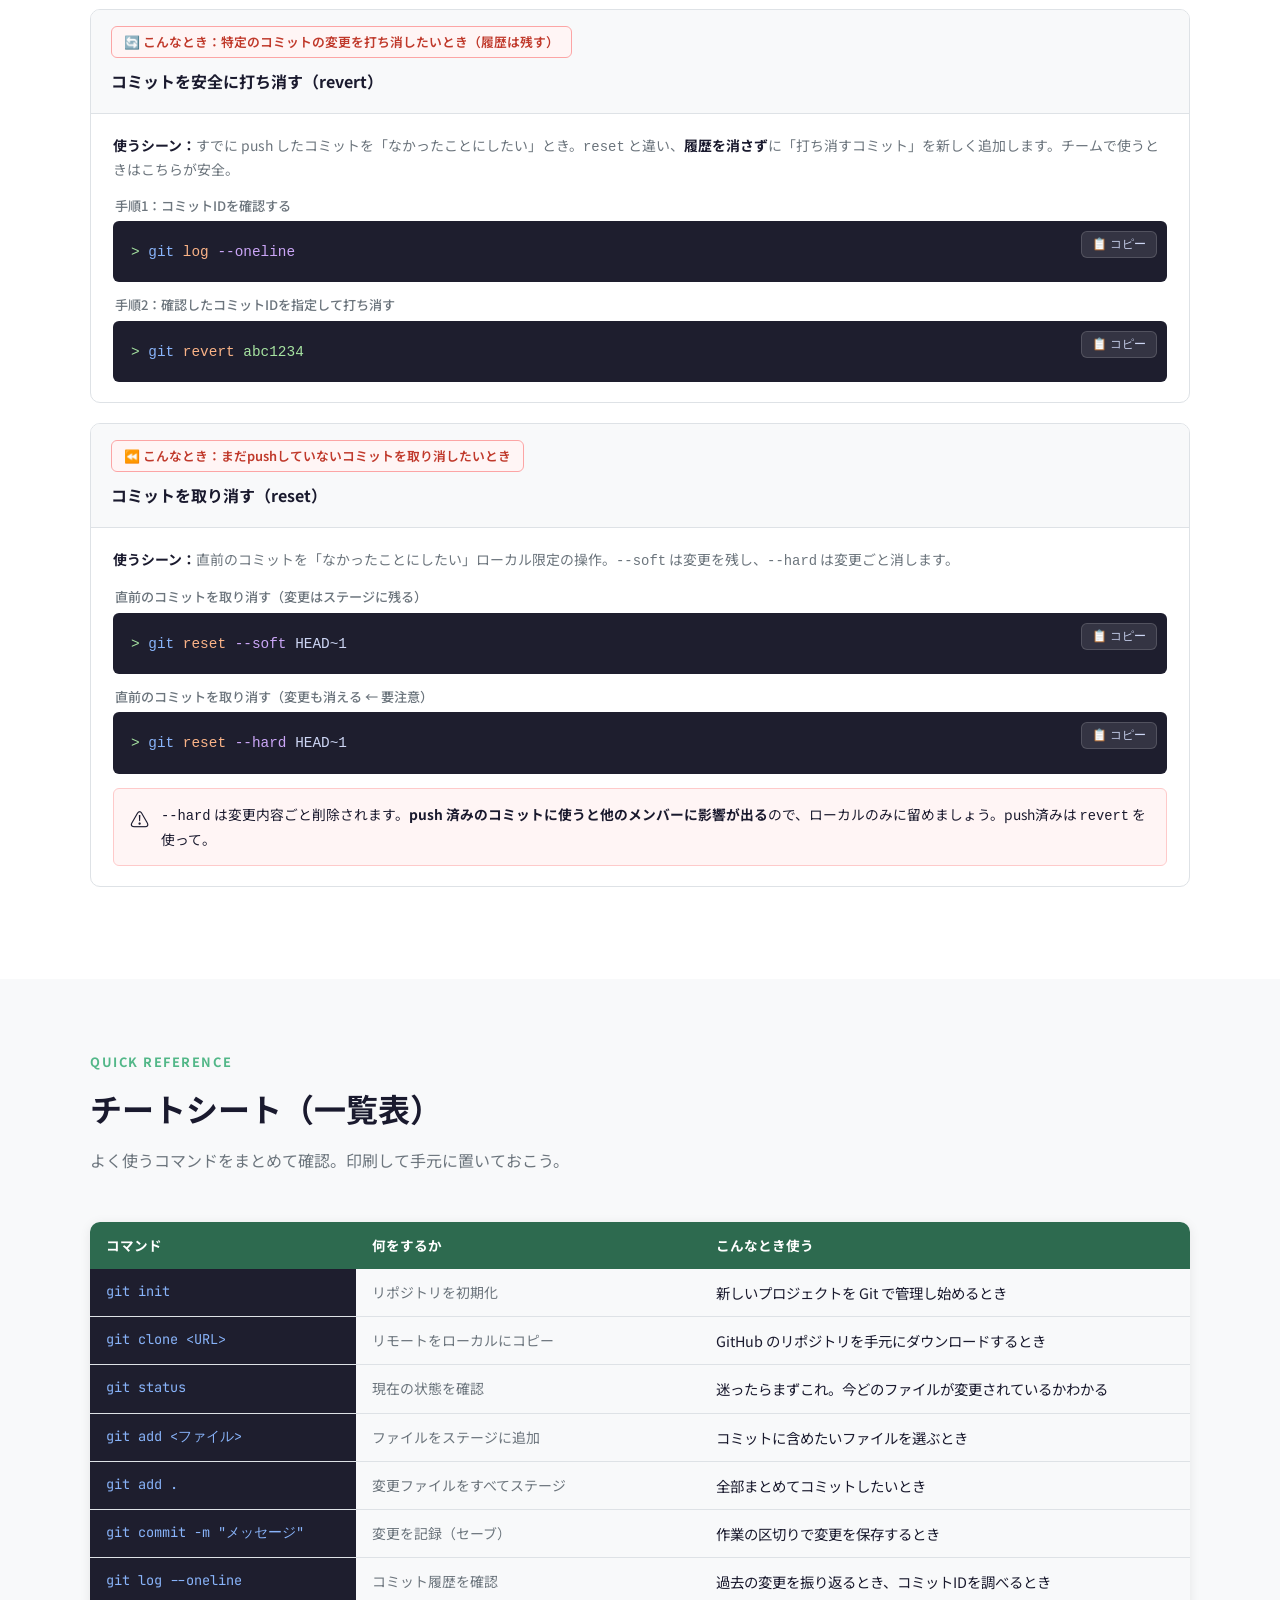
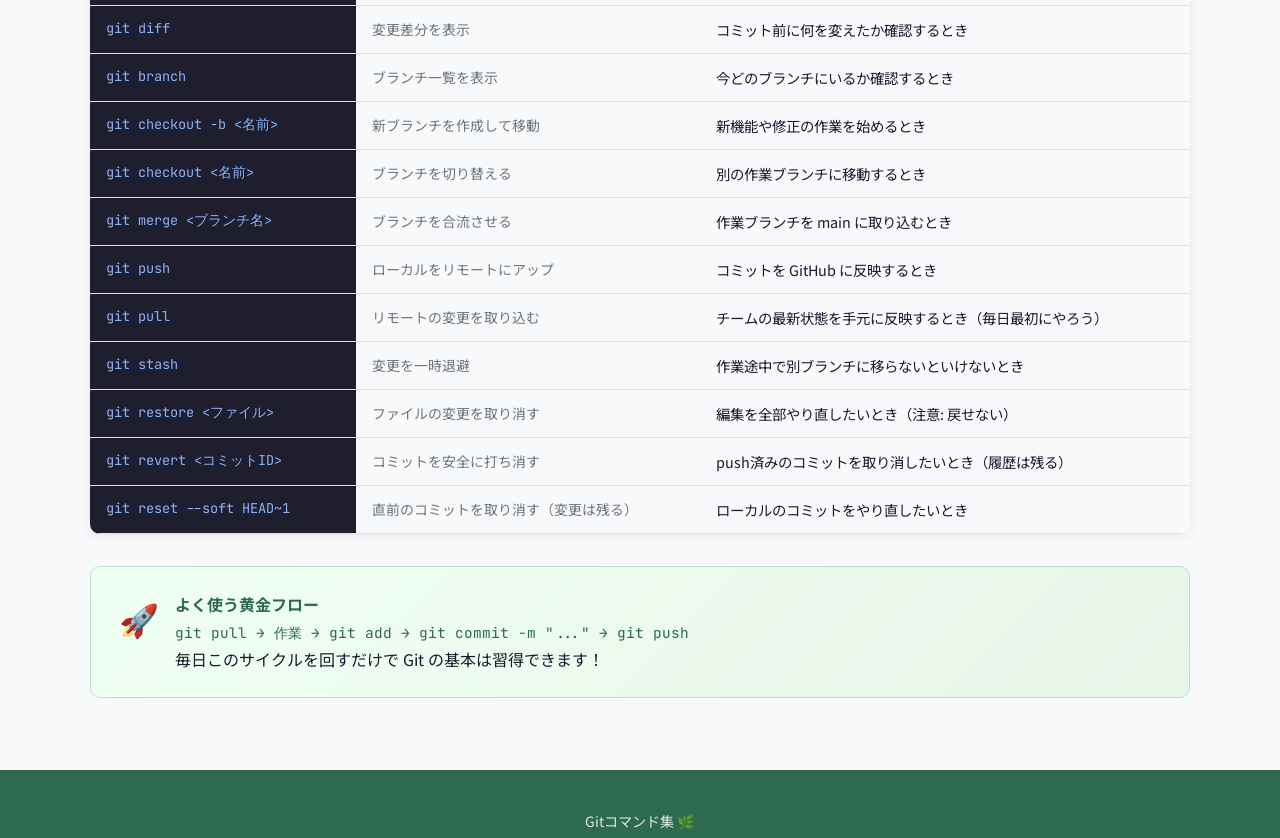
==== commit 274d2902: "コマンドラインを変更" ====
--- a/pages/git-commands.html
+++ b/pages/git-commands.html
@@ -151,10 +151,6 @@
       padding: 16px 20px 14px;
       background: var(--color-bg);
       border-bottom: 1px solid var(--color-border);
-      display: flex;
-      align-items: flex-start;
-      justify-content: space-between;
-      gap: 12px;
     }
     .cmd-card-title { font-weight: 700; font-size: 1rem; margin-bottom: 4px; }
     .cmd-card-body { padding: 20px 22px; }
@@ -166,7 +162,7 @@
     }
     .cmd-when strong { color: var(--color-text); }
 
-    /* コードブロック（インライン） */
+    /* コードブロック */
     .code-block {
       background: var(--color-code-bg);
       color: var(--color-code-text);
@@ -174,6 +170,7 @@
       font-size: 0.9rem;
       border-radius: var(--radius-sm);
       padding: 16px 18px;
+      padding-right: 80px;
       overflow-x: auto;
       line-height: 1.9;
       position: relative;
@@ -196,9 +193,20 @@
       font-size: 0.75rem;
       cursor: pointer;
       transition: background 0.15s;
+      white-space: nowrap;
     }
     .copy-code-btn:hover { background: rgba(255,255,255,0.2); }
     .copy-code-btn.copied { background: #40C057; color: white; border-color: #40C057; }
+
+    /* バリアントラベル（コマンドの説明ラベル） */
+    .cmd-variant-label {
+      font-size: 0.82rem;
+      color: var(--color-text-muted);
+      margin: 12px 0 4px;
+      font-weight: 500;
+      padding-left: 2px;
+    }
+    .cmd-variant-label:first-child { margin-top: 0; }
 
     /* 注意ボックス */
     .warn-box {
@@ -410,17 +418,18 @@
     <!-- git init -->
     <div class="cmd-card">
       <div class="cmd-card-header">
-        <div>
-          <div class="scenario-badge green">🆕 こんなとき：新しいプロジェクトを始めるとき</div>
-          <div class="cmd-card-title">リポジトリを新規作成する</div>
-        </div>
-        <button class="copy-btn" onclick="copyCode(this,'code-init')"><span>📋</span> コピー</button>
+        <div class="scenario-badge green">🆕 こんなとき：新しいプロジェクトを始めるとき</div>
+        <div class="cmd-card-title">リポジトリを新規作成する</div>
       </div>
       <div class="cmd-card-body">
         <div class="cmd-when"><strong>使うシーン：</strong>まだ Git 管理されていないフォルダを、初めて Git リポジトリとして設定したいとき。このコマンドを実行すると <code>.git</code> フォルダが作られます。</div>
-        <div class="code-block" style="position:relative">
-          <code id="code-init"><span class="prompt">$ </span><span class="cmd">git</span> <span class="arg">init</span>
-<span class="comment"># → フォルダが Git リポジトリになる（.git フォルダが作られる）</span></code>
+        <div class="code-block">
+          <code id="code-init"><span class="prompt">&gt; </span><span class="cmd">git</span> <span class="arg">init</span></code>
+          <button class="copy-code-btn" onclick="copyCode(this,'code-init')">📋 コピー</button>
+        </div>
+        <div class="point-box" style="margin-top:10px">
+          <div class="point-icon">💡</div>
+          <div>実行するとフォルダが Git リポジトリになります（<code>.git</code> フォルダが作られます）</div>
         </div>
       </div>
     </div>
@@ -428,19 +437,22 @@
     <!-- git clone -->
     <div class="cmd-card">
       <div class="cmd-card-header">
-        <div>
-          <div class="scenario-badge blue">📥 こんなとき：GitHubのリポジトリを手元にコピーしたいとき</div>
-          <div class="cmd-card-title">リポジトリをクローンする</div>
-        </div>
-        <button class="copy-btn" onclick="copyCode(this,'code-clone')"><span>📋</span> コピー</button>
+        <div class="scenario-badge blue">📥 こんなとき：GitHubのリポジトリを手元にコピーしたいとき</div>
+        <div class="cmd-card-title">リポジトリをクローンする</div>
       </div>
       <div class="cmd-card-body">
         <div class="cmd-when"><strong>使うシーン：</strong>チームのリポジトリや、他人の GitHub プロジェクトを自分のパソコンにダウンロードするとき。URL は GitHub のリポジトリページの「Code」ボタンからコピーできます。</div>
-        <div class="code-block" style="position:relative">
-          <code id="code-clone"><span class="prompt">$ </span><span class="cmd">git</span> <span class="arg">clone</span> https://github.com/ユーザー名/リポジトリ名.git
-
-<span class="comment"># フォルダ名を指定してクローンしたい場合</span>
-<span class="prompt">$ </span><span class="cmd">git</span> <span class="arg">clone</span> https://github.com/ユーザー名/リポジトリ名.git <span class="str">my-folder</span></code>
+
+        <div class="cmd-variant-label">基本（フォルダ名はリポジトリ名になる）</div>
+        <div class="code-block">
+          <code id="code-clone-1"><span class="prompt">&gt; </span><span class="cmd">git</span> <span class="arg">clone</span> https://github.com/ユーザー名/リポジトリ名.git</code>
+          <button class="copy-code-btn" onclick="copyCode(this,'code-clone-1')">📋 コピー</button>
+        </div>
+
+        <div class="cmd-variant-label">フォルダ名を指定してクローンしたい場合</div>
+        <div class="code-block">
+          <code id="code-clone-2"><span class="prompt">&gt; </span><span class="cmd">git</span> <span class="arg">clone</span> https://github.com/ユーザー名/リポジトリ名.git <span class="str">my-folder</span></code>
+          <button class="copy-code-btn" onclick="copyCode(this,'code-clone-2')">📋 コピー</button>
         </div>
       </div>
     </div>
@@ -448,23 +460,28 @@
     <!-- git add -->
     <div class="cmd-card">
       <div class="cmd-card-header">
-        <div>
-          <div class="scenario-badge green">✅ こんなとき：変更したファイルをコミット対象に入れたいとき</div>
-          <div class="cmd-card-title">ファイルをステージに追加する（add）</div>
-        </div>
-        <button class="copy-btn" onclick="copyCode(this,'code-add')"><span>📋</span> コピー</button>
+        <div class="scenario-badge green">✅ こんなとき：変更したファイルをコミット対象に入れたいとき</div>
+        <div class="cmd-card-title">ファイルをステージに追加する（add）</div>
       </div>
       <div class="cmd-card-body">
         <div class="cmd-when"><strong>使うシーン：</strong>編集したファイルを「次のコミットに含める」と印を付ける操作です。複数ファイルを変更しても、<code>add</code> したものだけがコミットされます。</div>
-        <div class="code-block" style="position:relative">
-          <code id="code-add"><span class="comment"># 特定のファイルだけ追加（おすすめ）</span>
-<span class="prompt">$ </span><span class="cmd">git</span> <span class="arg">add</span> <span class="str">index.html</span>
-
-<span class="comment"># 変更したファイルをすべて追加</span>
-<span class="prompt">$ </span><span class="cmd">git</span> <span class="arg">add</span> <span class="flag">.</span>
-
-<span class="comment"># 特定フォルダ内のファイルをすべて追加</span>
-<span class="prompt">$ </span><span class="cmd">git</span> <span class="arg">add</span> <span class="str">pages/</span></code>
+
+        <div class="cmd-variant-label">特定のファイルだけ追加（おすすめ）</div>
+        <div class="code-block">
+          <code id="code-add-1"><span class="prompt">&gt; </span><span class="cmd">git</span> <span class="arg">add</span> <span class="str">index.html</span></code>
+          <button class="copy-code-btn" onclick="copyCode(this,'code-add-1')">📋 コピー</button>
+        </div>
+
+        <div class="cmd-variant-label">変更したファイルをすべて追加</div>
+        <div class="code-block">
+          <code id="code-add-2"><span class="prompt">&gt; </span><span class="cmd">git</span> <span class="arg">add</span> <span class="flag">.</span></code>
+          <button class="copy-code-btn" onclick="copyCode(this,'code-add-2')">📋 コピー</button>
+        </div>
+
+        <div class="cmd-variant-label">特定フォルダ内のファイルをすべて追加</div>
+        <div class="code-block">
+          <code id="code-add-3"><span class="prompt">&gt; </span><span class="cmd">git</span> <span class="arg">add</span> <span class="str">pages/</span></code>
+          <button class="copy-code-btn" onclick="copyCode(this,'code-add-3')">📋 コピー</button>
         </div>
       </div>
     </div>
@@ -472,20 +489,24 @@
     <!-- git commit -->
     <div class="cmd-card">
       <div class="cmd-card-header">
-        <div>
-          <div class="scenario-badge green">💾 こんなとき：作業の区切りで変更を記録したいとき</div>
-          <div class="cmd-card-title">変更をコミット（記録）する</div>
-        </div>
-        <button class="copy-btn" onclick="copyCode(this,'code-commit')"><span>📋</span> コピー</button>
+        <div class="scenario-badge green">💾 こんなとき：作業の区切りで変更を記録したいとき</div>
+        <div class="cmd-card-title">変更をコミット（記録）する</div>
       </div>
       <div class="cmd-card-body">
         <div class="cmd-when"><strong>使うシーン：</strong>ステージに上げたファイルを正式に記録します。メッセージには「何をしたか」を日本語でOKなので簡潔に書きましょう。</div>
-        <div class="code-block" style="position:relative">
-          <code id="code-commit"><span class="prompt">$ </span><span class="cmd">git</span> <span class="arg">commit</span> <span class="flag">-m</span> <span class="str">"ナビゲーションのリンクを修正"</span>
-
-<span class="comment"># add と commit を同時にやる（追跡済みファイルのみ）</span>
-<span class="prompt">$ </span><span class="cmd">git</span> <span class="arg">commit</span> <span class="flag">-am</span> <span class="str">"スタイルを調整"</span></code>
-        </div>
+
+        <div class="cmd-variant-label">基本（add したファイルをコミット）</div>
+        <div class="code-block">
+          <code id="code-commit-1"><span class="prompt">&gt; </span><span class="cmd">git</span> <span class="arg">commit</span> <span class="flag">-m</span> <span class="str">"ナビゲーションのリンクを修正"</span></code>
+          <button class="copy-code-btn" onclick="copyCode(this,'code-commit-1')">📋 コピー</button>
+        </div>
+
+        <div class="cmd-variant-label">add と commit を同時にやる（追跡済みファイルのみ）</div>
+        <div class="code-block">
+          <code id="code-commit-2"><span class="prompt">&gt; </span><span class="cmd">git</span> <span class="arg">commit</span> <span class="flag">-am</span> <span class="str">"スタイルを調整"</span></code>
+          <button class="copy-code-btn" onclick="copyCode(this,'code-commit-2')">📋 コピー</button>
+        </div>
+
         <div class="point-box">
           <div class="point-icon">💡</div>
           <div>コミットメッセージのコツ：<strong>「何を」「なぜ」</strong>を書くと後から見返したときに分かりやすい。例: 「ヘッダー画像を追加」「ログインエラーを修正」</div>
@@ -511,20 +532,22 @@
     <!-- git branch -->
     <div class="cmd-card">
       <div class="cmd-card-header">
-        <div>
-          <div class="scenario-badge purple">🌿 こんなとき：今どのブランチにいるか確認したいとき</div>
-          <div class="cmd-card-title">ブランチ一覧を見る</div>
-        </div>
-        <button class="copy-btn" onclick="copyCode(this,'code-branch-list')"><span>📋</span> コピー</button>
+        <div class="scenario-badge purple">🌿 こんなとき：今どのブランチにいるか確認したいとき</div>
+        <div class="cmd-card-title">ブランチ一覧を見る</div>
       </div>
       <div class="cmd-card-body">
         <div class="cmd-when"><strong>使うシーン：</strong>今いるブランチを確認したり、存在するブランチをリストアップしたいとき。<code>*</code> が付いているのが現在のブランチです。</div>
-        <div class="code-block" style="position:relative">
-          <code id="code-branch-list"><span class="comment"># ローカルのブランチ一覧</span>
-<span class="prompt">$ </span><span class="cmd">git</span> <span class="arg">branch</span>
-
-<span class="comment"># リモートも含めた全ブランチ一覧</span>
-<span class="prompt">$ </span><span class="cmd">git</span> <span class="arg">branch</span> <span class="flag">-a</span></code>
+
+        <div class="cmd-variant-label">ローカルのブランチ一覧</div>
+        <div class="code-block">
+          <code id="code-branch-list-1"><span class="prompt">&gt; </span><span class="cmd">git</span> <span class="arg">branch</span></code>
+          <button class="copy-code-btn" onclick="copyCode(this,'code-branch-list-1')">📋 コピー</button>
+        </div>
+
+        <div class="cmd-variant-label">リモートも含めた全ブランチ一覧</div>
+        <div class="code-block">
+          <code id="code-branch-list-2"><span class="prompt">&gt; </span><span class="cmd">git</span> <span class="arg">branch</span> <span class="flag">-a</span></code>
+          <button class="copy-code-btn" onclick="copyCode(this,'code-branch-list-2')">📋 コピー</button>
         </div>
       </div>
     </div>
@@ -532,20 +555,22 @@
     <!-- git checkout -b -->
     <div class="cmd-card">
       <div class="cmd-card-header">
-        <div>
-          <div class="scenario-badge purple">✨ こんなとき：新しい機能や修正の作業を始めるとき</div>
-          <div class="cmd-card-title">新しいブランチを作って移動する</div>
-        </div>
-        <button class="copy-btn" onclick="copyCode(this,'code-branch-new')"><span>📋</span> コピー</button>
+        <div class="scenario-badge purple">✨ こんなとき：新しい機能や修正の作業を始めるとき</div>
+        <div class="cmd-card-title">新しいブランチを作って移動する</div>
       </div>
       <div class="cmd-card-body">
         <div class="cmd-when"><strong>使うシーン：</strong>新機能の追加やバグ修正をするとき、<code>main</code> ブランチを直接変えないように専用のブランチを作って作業します。</div>
-        <div class="code-block" style="position:relative">
-          <code id="code-branch-new"><span class="comment"># 新しいブランチを作成して、そのブランチに移動</span>
-<span class="prompt">$ </span><span class="cmd">git</span> <span class="arg">checkout</span> <span class="flag">-b</span> <span class="str">feature/ログイン機能</span>
-
-<span class="comment"># 最新の Git では switch コマンドが推奨</span>
-<span class="prompt">$ </span><span class="cmd">git</span> <span class="arg">switch</span> <span class="flag">-c</span> <span class="str">feature/ログイン機能</span></code>
+
+        <div class="cmd-variant-label">新しいブランチを作成して、そのブランチに移動（従来のコマンド）</div>
+        <div class="code-block">
+          <code id="code-branch-new-1"><span class="prompt">&gt; </span><span class="cmd">git</span> <span class="arg">checkout</span> <span class="flag">-b</span> <span class="str">feature/ログイン機能</span></code>
+          <button class="copy-code-btn" onclick="copyCode(this,'code-branch-new-1')">📋 コピー</button>
+        </div>
+
+        <div class="cmd-variant-label">最新の Git では switch コマンドが推奨</div>
+        <div class="code-block">
+          <code id="code-branch-new-2"><span class="prompt">&gt; </span><span class="cmd">git</span> <span class="arg">switch</span> <span class="flag">-c</span> <span class="str">feature/ログイン機能</span></code>
+          <button class="copy-code-btn" onclick="copyCode(this,'code-branch-new-2')">📋 コピー</button>
         </div>
       </div>
     </div>
@@ -553,20 +578,28 @@
     <!-- git checkout / switch -->
     <div class="cmd-card">
       <div class="cmd-card-header">
-        <div>
-          <div class="scenario-badge purple">🔀 こんなとき：別のブランチに切り替えたいとき</div>
-          <div class="cmd-card-title">既存のブランチに移動する</div>
-        </div>
-        <button class="copy-btn" onclick="copyCode(this,'code-checkout')"><span>📋</span> コピー</button>
+        <div class="scenario-badge purple">🔀 こんなとき：別のブランチに切り替えたいとき</div>
+        <div class="cmd-card-title">既存のブランチに移動する</div>
       </div>
       <div class="cmd-card-body">
         <div class="cmd-when"><strong>使うシーン：</strong>作業中のブランチから別のブランチへ移りたいとき。移動する前にコミットかスタッシュをしておきましょう。</div>
-        <div class="code-block" style="position:relative">
-          <code id="code-checkout"><span class="prompt">$ </span><span class="cmd">git</span> <span class="arg">checkout</span> <span class="str">main</span>        <span class="comment"># main ブランチに移動</span>
-<span class="prompt">$ </span><span class="cmd">git</span> <span class="arg">checkout</span> <span class="str">feature/ログイン機能</span>  <span class="comment"># 別のブランチに移動</span>
-
-<span class="comment"># 最新の Git では switch が推奨</span>
-<span class="prompt">$ </span><span class="cmd">git</span> <span class="arg">switch</span> <span class="str">main</span></code>
+
+        <div class="cmd-variant-label">main ブランチに移動</div>
+        <div class="code-block">
+          <code id="code-checkout-1"><span class="prompt">&gt; </span><span class="cmd">git</span> <span class="arg">checkout</span> <span class="str">main</span></code>
+          <button class="copy-code-btn" onclick="copyCode(this,'code-checkout-1')">📋 コピー</button>
+        </div>
+
+        <div class="cmd-variant-label">別のブランチに移動</div>
+        <div class="code-block">
+          <code id="code-checkout-2"><span class="prompt">&gt; </span><span class="cmd">git</span> <span class="arg">checkout</span> <span class="str">feature/ログイン機能</span></code>
+          <button class="copy-code-btn" onclick="copyCode(this,'code-checkout-2')">📋 コピー</button>
+        </div>
+
+        <div class="cmd-variant-label">最新の Git では switch コマンドが推奨</div>
+        <div class="code-block">
+          <code id="code-checkout-3"><span class="prompt">&gt; </span><span class="cmd">git</span> <span class="arg">switch</span> <span class="str">main</span></code>
+          <button class="copy-code-btn" onclick="copyCode(this,'code-checkout-3')">📋 コピー</button>
         </div>
       </div>
     </div>
@@ -574,20 +607,22 @@
     <!-- git merge -->
     <div class="cmd-card">
       <div class="cmd-card-header">
-        <div>
-          <div class="scenario-badge purple">🤝 こんなとき：作業ブランチの内容をmainに取り込みたいとき</div>
-          <div class="cmd-card-title">ブランチをマージ（合流）する</div>
-        </div>
-        <button class="copy-btn" onclick="copyCode(this,'code-merge')"><span>📋</span> コピー</button>
+        <div class="scenario-badge purple">🤝 こんなとき：作業ブランチの内容をmainに取り込みたいとき</div>
+        <div class="cmd-card-title">ブランチをマージ（合流）する</div>
       </div>
       <div class="cmd-card-body">
         <div class="cmd-when"><strong>使うシーン：</strong>作業ブランチでの変更を <code>main</code> ブランチに取り込むとき。GitHub では Pull Request を使う方法が一般的です。</div>
-        <div class="code-block" style="position:relative">
-          <code id="code-merge"><span class="comment"># まず main ブランチに移動してから</span>
-<span class="prompt">$ </span><span class="cmd">git</span> <span class="arg">checkout</span> <span class="str">main</span>
-
-<span class="comment"># 作業ブランチを main にマージ</span>
-<span class="prompt">$ </span><span class="cmd">git</span> <span class="arg">merge</span> <span class="str">feature/ログイン機能</span></code>
+
+        <div class="cmd-variant-label">手順1：まず main ブランチに移動する</div>
+        <div class="code-block">
+          <code id="code-merge-1"><span class="prompt">&gt; </span><span class="cmd">git</span> <span class="arg">checkout</span> <span class="str">main</span></code>
+          <button class="copy-code-btn" onclick="copyCode(this,'code-merge-1')">📋 コピー</button>
+        </div>
+
+        <div class="cmd-variant-label">手順2：作業ブランチを main にマージする</div>
+        <div class="code-block">
+          <code id="code-merge-2"><span class="prompt">&gt; </span><span class="cmd">git</span> <span class="arg">merge</span> <span class="str">feature/ログイン機能</span></code>
+          <button class="copy-code-btn" onclick="copyCode(this,'code-merge-2')">📋 コピー</button>
         </div>
       </div>
     </div>
@@ -595,21 +630,24 @@
     <!-- git branch -d -->
     <div class="cmd-card">
       <div class="cmd-card-header">
-        <div>
-          <div class="scenario-badge purple">🗑️ こんなとき：マージ済みの不要なブランチを片付けたいとき</div>
-          <div class="cmd-card-title">ブランチを削除する</div>
-        </div>
-        <button class="copy-btn" onclick="copyCode(this,'code-branch-del')"><span>📋</span> コピー</button>
+        <div class="scenario-badge purple">🗑️ こんなとき：マージ済みの不要なブランチを片付けたいとき</div>
+        <div class="cmd-card-title">ブランチを削除する</div>
       </div>
       <div class="cmd-card-body">
         <div class="cmd-when"><strong>使うシーン：</strong>Pull Request がマージされた後、不要になった作業ブランチを削除してリポジトリを整理します。</div>
-        <div class="code-block" style="position:relative">
-          <code id="code-branch-del"><span class="comment"># マージ済みブランチを削除（安全）</span>
-<span class="prompt">$ </span><span class="cmd">git</span> <span class="arg">branch</span> <span class="flag">-d</span> <span class="str">feature/ログイン機能</span>
-
-<span class="comment"># 未マージでも強制削除（注意して使う）</span>
-<span class="prompt">$ </span><span class="cmd">git</span> <span class="arg">branch</span> <span class="flag">-D</span> <span class="str">feature/不要なブランチ</span></code>
-        </div>
+
+        <div class="cmd-variant-label">マージ済みブランチを削除（安全）</div>
+        <div class="code-block">
+          <code id="code-branch-del-1"><span class="prompt">&gt; </span><span class="cmd">git</span> <span class="arg">branch</span> <span class="flag">-d</span> <span class="str">feature/ログイン機能</span></code>
+          <button class="copy-code-btn" onclick="copyCode(this,'code-branch-del-1')">📋 コピー</button>
+        </div>
+
+        <div class="cmd-variant-label">未マージでも強制削除（注意して使う）</div>
+        <div class="code-block">
+          <code id="code-branch-del-2"><span class="prompt">&gt; </span><span class="cmd">git</span> <span class="arg">branch</span> <span class="flag">-D</span> <span class="str">feature/不要なブランチ</span></code>
+          <button class="copy-code-btn" onclick="copyCode(this,'code-branch-del-2')">📋 コピー</button>
+        </div>
+
         <div class="warn-box">
           <div class="warn-icon">⚠️</div>
           <div><code>-D</code>（大文字）は未マージのコミットも含めて強制削除します。作業中の内容が消えるので慎重に！</div>
@@ -635,20 +673,22 @@
     <!-- git push -->
     <div class="cmd-card">
       <div class="cmd-card-header">
-        <div>
-          <div class="scenario-badge" style="background:#FFF3E0;border-color:#FFB74D;color:#E65100">📤 こんなとき：ローカルの変更をGitHubにアップしたいとき</div>
-          <div class="cmd-card-title">変更をプッシュ（アップロード）する</div>
-        </div>
-        <button class="copy-btn" onclick="copyCode(this,'code-push')"><span>📋</span> コピー</button>
+        <div class="scenario-badge" style="background:#FFF3E0;border-color:#FFB74D;color:#E65100">📤 こんなとき：ローカルの変更をGitHubにアップしたいとき</div>
+        <div class="cmd-card-title">変更をプッシュ（アップロード）する</div>
       </div>
       <div class="cmd-card-body">
         <div class="cmd-when"><strong>使うシーン：</strong>コミットした変更を GitHub に反映させたいとき。初回は <code>-u</code> オプションをつけてリモートとの追跡関係を設定します。</div>
-        <div class="code-block" style="position:relative">
-          <code id="code-push"><span class="comment"># 初回プッシュ（-u でリモートとの追跡設定も同時に）</span>
-<span class="prompt">$ </span><span class="cmd">git</span> <span class="arg">push</span> <span class="flag">-u</span> origin <span class="str">ブランチ名</span>
-
-<span class="comment"># 2回目以降（追跡設定済みなら省略形でOK）</span>
-<span class="prompt">$ </span><span class="cmd">git</span> <span class="arg">push</span></code>
+
+        <div class="cmd-variant-label">初回プッシュ（-u でリモートとの追跡設定も同時に）</div>
+        <div class="code-block">
+          <code id="code-push-1"><span class="prompt">&gt; </span><span class="cmd">git</span> <span class="arg">push</span> <span class="flag">-u</span> origin <span class="str">ブランチ名</span></code>
+          <button class="copy-code-btn" onclick="copyCode(this,'code-push-1')">📋 コピー</button>
+        </div>
+
+        <div class="cmd-variant-label">2回目以降（追跡設定済みなら省略形でOK）</div>
+        <div class="code-block">
+          <code id="code-push-2"><span class="prompt">&gt; </span><span class="cmd">git</span> <span class="arg">push</span></code>
+          <button class="copy-code-btn" onclick="copyCode(this,'code-push-2')">📋 コピー</button>
         </div>
       </div>
     </div>
@@ -656,20 +696,24 @@
     <!-- git pull -->
     <div class="cmd-card">
       <div class="cmd-card-header">
-        <div>
-          <div class="scenario-badge" style="background:#FFF3E0;border-color:#FFB74D;color:#E65100">📥 こんなとき：チームの最新変更を取り込みたいとき</div>
-          <div class="cmd-card-title">最新の変更をプル（ダウンロード）する</div>
-        </div>
-        <button class="copy-btn" onclick="copyCode(this,'code-pull')"><span>📋</span> コピー</button>
+        <div class="scenario-badge" style="background:#FFF3E0;border-color:#FFB74D;color:#E65100">📥 こんなとき：チームの最新変更を取り込みたいとき</div>
+        <div class="cmd-card-title">最新の変更をプル（ダウンロード）する</div>
       </div>
       <div class="cmd-card-body">
         <div class="cmd-when"><strong>使うシーン：</strong>他のメンバーが GitHub にプッシュした変更を自分のパソコンに取り込むとき。作業前に毎回 pull する習慣をつけると競合が減ります。</div>
-        <div class="code-block" style="position:relative">
-          <code id="code-pull"><span class="prompt">$ </span><span class="cmd">git</span> <span class="arg">pull</span>
-
-<span class="comment"># 特定のリモートとブランチを指定する場合</span>
-<span class="prompt">$ </span><span class="cmd">git</span> <span class="arg">pull</span> origin <span class="str">main</span></code>
-        </div>
+
+        <div class="cmd-variant-label">基本（現在のブランチを最新に更新）</div>
+        <div class="code-block">
+          <code id="code-pull-1"><span class="prompt">&gt; </span><span class="cmd">git</span> <span class="arg">pull</span></code>
+          <button class="copy-code-btn" onclick="copyCode(this,'code-pull-1')">📋 コピー</button>
+        </div>
+
+        <div class="cmd-variant-label">特定のリモートとブランチを指定する場合</div>
+        <div class="code-block">
+          <code id="code-pull-2"><span class="prompt">&gt; </span><span class="cmd">git</span> <span class="arg">pull</span> origin <span class="str">main</span></code>
+          <button class="copy-code-btn" onclick="copyCode(this,'code-pull-2')">📋 コピー</button>
+        </div>
+
         <div class="point-box">
           <div class="point-icon">💡</div>
           <div><strong>毎朝最初にやること：</strong><code>git pull</code> で最新状態にしてから作業を始めると、コンフリクト（競合）が起きにくくなります。</div>
@@ -680,19 +724,22 @@
     <!-- git fetch -->
     <div class="cmd-card">
       <div class="cmd-card-header">
-        <div>
-          <div class="scenario-badge" style="background:#FFF3E0;border-color:#FFB74D;color:#E65100">🔍 こんなとき：GitHubの状態を確認だけしたいとき</div>
-          <div class="cmd-card-title">リモートの情報を取得する（マージはしない）</div>
-        </div>
-        <button class="copy-btn" onclick="copyCode(this,'code-fetch')"><span>📋</span> コピー</button>
+        <div class="scenario-badge" style="background:#FFF3E0;border-color:#FFB74D;color:#E65100">🔍 こんなとき：GitHubの状態を確認だけしたいとき</div>
+        <div class="cmd-card-title">リモートの情報を取得する（マージはしない）</div>
       </div>
       <div class="cmd-card-body">
         <div class="cmd-when"><strong>使うシーン：</strong><code>pull</code> は取得＋マージをまとめて行いますが、<code>fetch</code> は取得だけで自分の作業には影響しません。「まず確認だけしたい」ときに使います。</div>
-        <div class="code-block" style="position:relative">
-          <code id="code-fetch"><span class="prompt">$ </span><span class="cmd">git</span> <span class="arg">fetch</span>
-
-<span class="comment"># 取得後に差分を確認</span>
-<span class="prompt">$ </span><span class="cmd">git</span> <span class="arg">diff</span> HEAD origin/main</code>
+
+        <div class="cmd-variant-label">手順1：リモートの情報を取得する（作業には影響なし）</div>
+        <div class="code-block">
+          <code id="code-fetch-1"><span class="prompt">&gt; </span><span class="cmd">git</span> <span class="arg">fetch</span></code>
+          <button class="copy-code-btn" onclick="copyCode(this,'code-fetch-1')">📋 コピー</button>
+        </div>
+
+        <div class="cmd-variant-label">手順2：取得後に自分の変更との差分を確認する</div>
+        <div class="code-block">
+          <code id="code-fetch-2"><span class="prompt">&gt; </span><span class="cmd">git</span> <span class="arg">diff</span> HEAD origin/main</code>
+          <button class="copy-code-btn" onclick="copyCode(this,'code-fetch-2')">📋 コピー</button>
         </div>
       </div>
     </div>
@@ -715,22 +762,24 @@
     <!-- git status -->
     <div class="cmd-card">
       <div class="cmd-card-header">
-        <div>
-          <div class="scenario-badge green">👀 こんなとき：どのファイルが変更されているか確認したいとき</div>
-          <div class="cmd-card-title">現在の状態を確認する</div>
-        </div>
-        <button class="copy-btn" onclick="copyCode(this,'code-status')"><span>📋</span> コピー</button>
+        <div class="scenario-badge green">👀 こんなとき：どのファイルが変更されているか確認したいとき</div>
+        <div class="cmd-card-title">現在の状態を確認する</div>
       </div>
       <div class="cmd-card-body">
         <div class="cmd-when"><strong>使うシーン：</strong>何か操作する前に「今どういう状態か」を確認するために使います。迷ったらまずこれを実行！</div>
-        <div class="code-block" style="position:relative">
-          <code id="code-status"><span class="prompt">$ </span><span class="cmd">git</span> <span class="arg">status</span>
-
-<span class="comment"># 出力の見方：
-# On branch main         ← 今いるブランチ
-# Changes to be committed:   ← add 済み（コミットされる）
-# Changes not staged:    ← 変更あるが add していない
-# Untracked files:       ← Git 管理外の新規ファイル</span></code>
+        <div class="code-block">
+          <code id="code-status"><span class="prompt">&gt; </span><span class="cmd">git</span> <span class="arg">status</span></code>
+          <button class="copy-code-btn" onclick="copyCode(this,'code-status')">📋 コピー</button>
+        </div>
+        <div class="point-box" style="margin-top:10px">
+          <div class="point-icon">📖</div>
+          <div>
+            <strong>出力の見方：</strong><br>
+            <code>On branch main</code> ← 今いるブランチ<br>
+            <code>Changes to be committed:</code> ← add 済み（コミットされる）<br>
+            <code>Changes not staged:</code> ← 変更あるが add していない<br>
+            <code>Untracked files:</code> ← Git 管理外の新規ファイル
+          </div>
         </div>
       </div>
     </div>
@@ -738,23 +787,28 @@
     <!-- git log -->
     <div class="cmd-card">
       <div class="cmd-card-header">
-        <div>
-          <div class="scenario-badge green">📜 こんなとき：コミット履歴を見たいとき</div>
-          <div class="cmd-card-title">コミット履歴を表示する</div>
-        </div>
-        <button class="copy-btn" onclick="copyCode(this,'code-log')"><span>📋</span> コピー</button>
+        <div class="scenario-badge green">📜 こんなとき：コミット履歴を見たいとき</div>
+        <div class="cmd-card-title">コミット履歴を表示する</div>
       </div>
       <div class="cmd-card-body">
         <div class="cmd-when"><strong>使うシーン：</strong>過去にどんな変更をしたか振り返りたいとき、または特定のコミットIDを調べたいとき。</div>
-        <div class="code-block" style="position:relative">
-          <code id="code-log"><span class="comment"># 詳細表示</span>
-<span class="prompt">$ </span><span class="cmd">git</span> <span class="arg">log</span>
-
-<span class="comment"># 1行で見やすく表示（おすすめ）</span>
-<span class="prompt">$ </span><span class="cmd">git</span> <span class="arg">log</span> <span class="flag">--oneline</span>
-
-<span class="comment"># ブランチの分岐もグラフで表示</span>
-<span class="prompt">$ </span><span class="cmd">git</span> <span class="arg">log</span> <span class="flag">--oneline --graph --all</span></code>
+
+        <div class="cmd-variant-label">詳細表示</div>
+        <div class="code-block">
+          <code id="code-log-1"><span class="prompt">&gt; </span><span class="cmd">git</span> <span class="arg">log</span></code>
+          <button class="copy-code-btn" onclick="copyCode(this,'code-log-1')">📋 コピー</button>
+        </div>
+
+        <div class="cmd-variant-label">1行で見やすく表示（おすすめ）</div>
+        <div class="code-block">
+          <code id="code-log-2"><span class="prompt">&gt; </span><span class="cmd">git</span> <span class="arg">log</span> <span class="flag">--oneline</span></code>
+          <button class="copy-code-btn" onclick="copyCode(this,'code-log-2')">📋 コピー</button>
+        </div>
+
+        <div class="cmd-variant-label">ブランチの分岐もグラフで表示</div>
+        <div class="code-block">
+          <code id="code-log-3"><span class="prompt">&gt; </span><span class="cmd">git</span> <span class="arg">log</span> <span class="flag">--oneline --graph --all</span></code>
+          <button class="copy-code-btn" onclick="copyCode(this,'code-log-3')">📋 コピー</button>
         </div>
       </div>
     </div>
@@ -762,23 +816,28 @@
     <!-- git diff -->
     <div class="cmd-card">
       <div class="cmd-card-header">
-        <div>
-          <div class="scenario-badge green">🔍 こんなとき：何を変更したか詳しく見たいとき</div>
-          <div class="cmd-card-title">変更内容の差分を表示する</div>
-        </div>
-        <button class="copy-btn" onclick="copyCode(this,'code-diff')"><span>📋</span> コピー</button>
+        <div class="scenario-badge green">🔍 こんなとき：何を変更したか詳しく見たいとき</div>
+        <div class="cmd-card-title">変更内容の差分を表示する</div>
       </div>
       <div class="cmd-card-body">
         <div class="cmd-when"><strong>使うシーン：</strong>コミット前に「何を変えたか」確認したり、ブランチ間の差分を比較したいとき。</div>
-        <div class="code-block" style="position:relative">
-          <code id="code-diff"><span class="comment"># ステージ前の変更を確認</span>
-<span class="prompt">$ </span><span class="cmd">git</span> <span class="arg">diff</span>
-
-<span class="comment"># ステージ済み（add後）の変更を確認</span>
-<span class="prompt">$ </span><span class="cmd">git</span> <span class="arg">diff</span> <span class="flag">--staged</span>
-
-<span class="comment"># ブランチ間の差分</span>
-<span class="prompt">$ </span><span class="cmd">git</span> <span class="arg">diff</span> <span class="str">main</span> <span class="str">feature/ログイン機能</span></code>
+
+        <div class="cmd-variant-label">ステージ前（add していない）の変更を確認</div>
+        <div class="code-block">
+          <code id="code-diff-1"><span class="prompt">&gt; </span><span class="cmd">git</span> <span class="arg">diff</span></code>
+          <button class="copy-code-btn" onclick="copyCode(this,'code-diff-1')">📋 コピー</button>
+        </div>
+
+        <div class="cmd-variant-label">ステージ済み（add 後）の変更を確認</div>
+        <div class="code-block">
+          <code id="code-diff-2"><span class="prompt">&gt; </span><span class="cmd">git</span> <span class="arg">diff</span> <span class="flag">--staged</span></code>
+          <button class="copy-code-btn" onclick="copyCode(this,'code-diff-2')">📋 コピー</button>
+        </div>
+
+        <div class="cmd-variant-label">ブランチ間の差分を確認</div>
+        <div class="code-block">
+          <code id="code-diff-3"><span class="prompt">&gt; </span><span class="cmd">git</span> <span class="arg">diff</span> <span class="str">main</span> <span class="str">feature/ログイン機能</span></code>
+          <button class="copy-code-btn" onclick="copyCode(this,'code-diff-3')">📋 コピー</button>
         </div>
       </div>
     </div>
@@ -786,23 +845,28 @@
     <!-- git stash -->
     <div class="cmd-card">
       <div class="cmd-card-header">
-        <div>
-          <div class="scenario-badge green">📦 こんなとき：作業途中でブランチを切り替えないといけないとき</div>
-          <div class="cmd-card-title">変更を一時退避する（stash）</div>
-        </div>
-        <button class="copy-btn" onclick="copyCode(this,'code-stash')"><span>📋</span> コピー</button>
+        <div class="scenario-badge green">📦 こんなとき：作業途中でブランチを切り替えないといけないとき</div>
+        <div class="cmd-card-title">変更を一時退避する（stash）</div>
       </div>
       <div class="cmd-card-body">
         <div class="cmd-when"><strong>使うシーン：</strong>作業中だがコミットするほどでもない状態でブランチを切り替えたいとき。変更を一時保存して、後で取り出せます。</div>
-        <div class="code-block" style="position:relative">
-          <code id="code-stash"><span class="comment"># 変更を一時退避</span>
-<span class="prompt">$ </span><span class="cmd">git</span> <span class="arg">stash</span>
-
-<span class="comment"># 退避リストを確認</span>
-<span class="prompt">$ </span><span class="cmd">git</span> <span class="arg">stash</span> <span class="arg">list</span>
-
-<span class="comment"># 退避した変更を取り出す（最新のもの）</span>
-<span class="prompt">$ </span><span class="cmd">git</span> <span class="arg">stash</span> <span class="arg">pop</span></code>
+
+        <div class="cmd-variant-label">変更を一時退避する</div>
+        <div class="code-block">
+          <code id="code-stash-1"><span class="prompt">&gt; </span><span class="cmd">git</span> <span class="arg">stash</span></code>
+          <button class="copy-code-btn" onclick="copyCode(this,'code-stash-1')">📋 コピー</button>
+        </div>
+
+        <div class="cmd-variant-label">退避リストを確認する</div>
+        <div class="code-block">
+          <code id="code-stash-2"><span class="prompt">&gt; </span><span class="cmd">git</span> <span class="arg">stash</span> <span class="arg">list</span></code>
+          <button class="copy-code-btn" onclick="copyCode(this,'code-stash-2')">📋 コピー</button>
+        </div>
+
+        <div class="cmd-variant-label">退避した変更を取り出す（最新のもの）</div>
+        <div class="code-block">
+          <code id="code-stash-3"><span class="prompt">&gt; </span><span class="cmd">git</span> <span class="arg">stash</span> <span class="arg">pop</span></code>
+          <button class="copy-code-btn" onclick="copyCode(this,'code-stash-3')">📋 コピー</button>
         </div>
       </div>
     </div>
@@ -825,21 +889,24 @@
     <!-- git restore -->
     <div class="cmd-card">
       <div class="cmd-card-header">
-        <div>
-          <div class="scenario-badge red">↩️ こんなとき：ファイルの変更をコミット前に取り消したいとき</div>
-          <div class="cmd-card-title">ファイルの変更を取り消す</div>
-        </div>
-        <button class="copy-btn" onclick="copyCode(this,'code-restore')"><span>📋</span> コピー</button>
+        <div class="scenario-badge red">↩️ こんなとき：ファイルの変更をコミット前に取り消したいとき</div>
+        <div class="cmd-card-title">ファイルの変更を取り消す</div>
       </div>
       <div class="cmd-card-body">
         <div class="cmd-when"><strong>使うシーン：</strong>編集した内容を「やっぱりやめよう」と思ったとき、最後のコミット時点の状態に戻します。</div>
-        <div class="code-block" style="position:relative">
-          <code id="code-restore"><span class="comment"># 特定ファイルの変更を取り消す</span>
-<span class="prompt">$ </span><span class="cmd">git</span> <span class="arg">restore</span> <span class="str">index.html</span>
-
-<span class="comment"># ステージ（add）を取り消す（変更は残る）</span>
-<span class="prompt">$ </span><span class="cmd">git</span> <span class="arg">restore</span> <span class="flag">--staged</span> <span class="str">index.html</span></code>
-        </div>
+
+        <div class="cmd-variant-label">特定ファイルの変更を取り消す</div>
+        <div class="code-block">
+          <code id="code-restore-1"><span class="prompt">&gt; </span><span class="cmd">git</span> <span class="arg">restore</span> <span class="str">index.html</span></code>
+          <button class="copy-code-btn" onclick="copyCode(this,'code-restore-1')">📋 コピー</button>
+        </div>
+
+        <div class="cmd-variant-label">ステージ（add）を取り消す（変更は残る）</div>
+        <div class="code-block">
+          <code id="code-restore-2"><span class="prompt">&gt; </span><span class="cmd">git</span> <span class="arg">restore</span> <span class="flag">--staged</span> <span class="str">index.html</span></code>
+          <button class="copy-code-btn" onclick="copyCode(this,'code-restore-2')">📋 コピー</button>
+        </div>
+
         <div class="warn-box">
           <div class="warn-icon">⚠️</div>
           <div><code>git restore</code> でファイルの変更を取り消すと、<strong>その変更は完全に消えます</strong>。元に戻せないので慎重に！</div>
@@ -850,20 +917,22 @@
     <!-- git revert -->
     <div class="cmd-card">
       <div class="cmd-card-header">
-        <div>
-          <div class="scenario-badge red">🔄 こんなとき：特定のコミットの変更を打ち消したいとき（履歴は残す）</div>
-          <div class="cmd-card-title">コミットを安全に打ち消す（revert）</div>
-        </div>
-        <button class="copy-btn" onclick="copyCode(this,'code-revert')"><span>📋</span> コピー</button>
+        <div class="scenario-badge red">🔄 こんなとき：特定のコミットの変更を打ち消したいとき（履歴は残す）</div>
+        <div class="cmd-card-title">コミットを安全に打ち消す（revert）</div>
       </div>
       <div class="cmd-card-body">
         <div class="cmd-when"><strong>使うシーン：</strong>すでに push したコミットを「なかったことにしたい」とき。<code>reset</code> と違い、<strong>履歴を消さず</strong>に「打ち消すコミット」を新しく追加します。チームで使うときはこちらが安全。</div>
-        <div class="code-block" style="position:relative">
-          <code id="code-revert"><span class="comment"># コミットIDを確認</span>
-<span class="prompt">$ </span><span class="cmd">git</span> <span class="arg">log</span> <span class="flag">--oneline</span>
-<span class="comment"># abc1234 ← 打ち消したいコミットのID</span>
-
-<span class="prompt">$ </span><span class="cmd">git</span> <span class="arg">revert</span> <span class="str">abc1234</span></code>
+
+        <div class="cmd-variant-label">手順1：コミットIDを確認する</div>
+        <div class="code-block">
+          <code id="code-revert-1"><span class="prompt">&gt; </span><span class="cmd">git</span> <span class="arg">log</span> <span class="flag">--oneline</span></code>
+          <button class="copy-code-btn" onclick="copyCode(this,'code-revert-1')">📋 コピー</button>
+        </div>
+
+        <div class="cmd-variant-label">手順2：確認したコミットIDを指定して打ち消す</div>
+        <div class="code-block">
+          <code id="code-revert-2"><span class="prompt">&gt; </span><span class="cmd">git</span> <span class="arg">revert</span> <span class="str">abc1234</span></code>
+          <button class="copy-code-btn" onclick="copyCode(this,'code-revert-2')">📋 コピー</button>
         </div>
       </div>
     </div>
@@ -871,21 +940,24 @@
     <!-- git reset -->
     <div class="cmd-card">
       <div class="cmd-card-header">
-        <div>
-          <div class="scenario-badge red">⏪ こんなとき：まだpushしていないコミットを取り消したいとき</div>
-          <div class="cmd-card-title">コミットを取り消す（reset）</div>
-        </div>
-        <button class="copy-btn" onclick="copyCode(this,'code-reset')"><span>📋</span> コピー</button>
+        <div class="scenario-badge red">⏪ こんなとき：まだpushしていないコミットを取り消したいとき</div>
+        <div class="cmd-card-title">コミットを取り消す（reset）</div>
       </div>
       <div class="cmd-card-body">
         <div class="cmd-when"><strong>使うシーン：</strong>直前のコミットを「なかったことにしたい」ローカル限定の操作。<code>--soft</code> は変更を残し、<code>--hard</code> は変更ごと消します。</div>
-        <div class="code-block" style="position:relative">
-          <code id="code-reset"><span class="comment"># 直前のコミットを取り消す（変更はステージに残る）</span>
-<span class="prompt">$ </span><span class="cmd">git</span> <span class="arg">reset</span> <span class="flag">--soft</span> HEAD~1
-
-<span class="comment"># 直前のコミットを取り消す（変更も消える ← 要注意）</span>
-<span class="prompt">$ </span><span class="cmd">git</span> <span class="arg">reset</span> <span class="flag">--hard</span> HEAD~1</code>
-        </div>
+
+        <div class="cmd-variant-label">直前のコミットを取り消す（変更はステージに残る）</div>
+        <div class="code-block">
+          <code id="code-reset-1"><span class="prompt">&gt; </span><span class="cmd">git</span> <span class="arg">reset</span> <span class="flag">--soft</span> HEAD~1</code>
+          <button class="copy-code-btn" onclick="copyCode(this,'code-reset-1')">📋 コピー</button>
+        </div>
+
+        <div class="cmd-variant-label">直前のコミットを取り消す（変更も消える ← 要注意）</div>
+        <div class="code-block">
+          <code id="code-reset-2"><span class="prompt">&gt; </span><span class="cmd">git</span> <span class="arg">reset</span> <span class="flag">--hard</span> HEAD~1</code>
+          <button class="copy-code-btn" onclick="copyCode(this,'code-reset-2')">📋 コピー</button>
+        </div>
+
         <div class="warn-box">
           <div class="warn-icon">⚠️</div>
           <div><code>--hard</code> は変更内容ごと削除されます。<strong>push 済みのコミットに使うと他のメンバーに影響が出る</strong>ので、ローカルのみに留めましょう。push済みは <code>revert</code> を使って。</div>
@@ -1033,13 +1105,13 @@
   function copyCode(btn, id) {
     const el = document.getElementById(id);
     if (!el) return;
-    const text = el.innerText.replace(/^\$ /gm, '');
+    const text = el.innerText.replace(/^> /gm, '');
     navigator.clipboard.writeText(text).then(() => {
       btn.classList.add('copied');
-      btn.innerHTML = '<span>✅</span> コピー済！';
+      btn.innerHTML = '✅ コピー済！';
       setTimeout(() => {
         btn.classList.remove('copied');
-        btn.innerHTML = '<span>📋</span> コピー';
+        btn.innerHTML = '📋 コピー';
       }, 2000);
     });
   }
--- a/css/style.css
+++ b/css/style.css
@@ -249,8 +249,91 @@
   white-space: nowrap;
   flex-shrink: 0;
 }
+.glossary-card {
+  cursor: pointer;
+}
 .glossary-card h3 { font-size: 0.95rem; font-weight: 700; margin-bottom: 6px; }
 .glossary-card p { font-size: 0.88rem; color: var(--color-text-muted); }
+.glossary-hint {
+  display: inline-block;
+  font-size: 0.78rem;
+  color: var(--color-primary-light);
+  font-weight: 600;
+  margin-top: 8px;
+  transition: color var(--transition);
+}
+.glossary-card:hover .glossary-hint {
+  color: var(--color-primary);
+}
+
+/* ========================================
+   Diagram Modal
+   ======================================== */
+.diagram-overlay {
+  position: fixed;
+  inset: 0;
+  background: rgba(0, 0, 0, 0.55);
+  z-index: 500;
+  display: flex;
+  align-items: center;
+  justify-content: center;
+  padding: 20px;
+  backdrop-filter: blur(4px);
+  opacity: 0;
+  visibility: hidden;
+  transition: opacity 0.22s ease, visibility 0.22s ease;
+}
+.diagram-overlay.open {
+  opacity: 1;
+  visibility: visible;
+}
+.diagram-modal {
+  background: var(--color-surface);
+  border-radius: 16px;
+  width: 100%;
+  max-width: 520px;
+  box-shadow: 0 8px 40px rgba(0, 0, 0, 0.22);
+  transform: translateY(18px);
+  transition: transform 0.22s ease;
+}
+.diagram-overlay.open .diagram-modal {
+  transform: translateY(0);
+}
+.diagram-modal-header {
+  display: flex;
+  align-items: center;
+  justify-content: space-between;
+  padding: 18px 24px 14px;
+  border-bottom: 1px solid var(--color-border);
+}
+.diagram-modal-title {
+  font-weight: 700;
+  font-size: 1.05rem;
+  color: var(--color-primary);
+}
+.diagram-close-btn {
+  background: none;
+  border: none;
+  font-size: 1.6rem;
+  line-height: 1;
+  cursor: pointer;
+  color: var(--color-text-muted);
+  padding: 2px 6px;
+  border-radius: 4px;
+  transition: background var(--transition), color var(--transition);
+}
+.diagram-close-btn:hover {
+  background: var(--color-bg);
+  color: var(--color-text);
+}
+.diagram-body {
+  padding: 20px 24px 24px;
+}
+.diagram-body svg {
+  width: 100%;
+  height: auto;
+  display: block;
+}
 
 /* ========================================
    Commands
